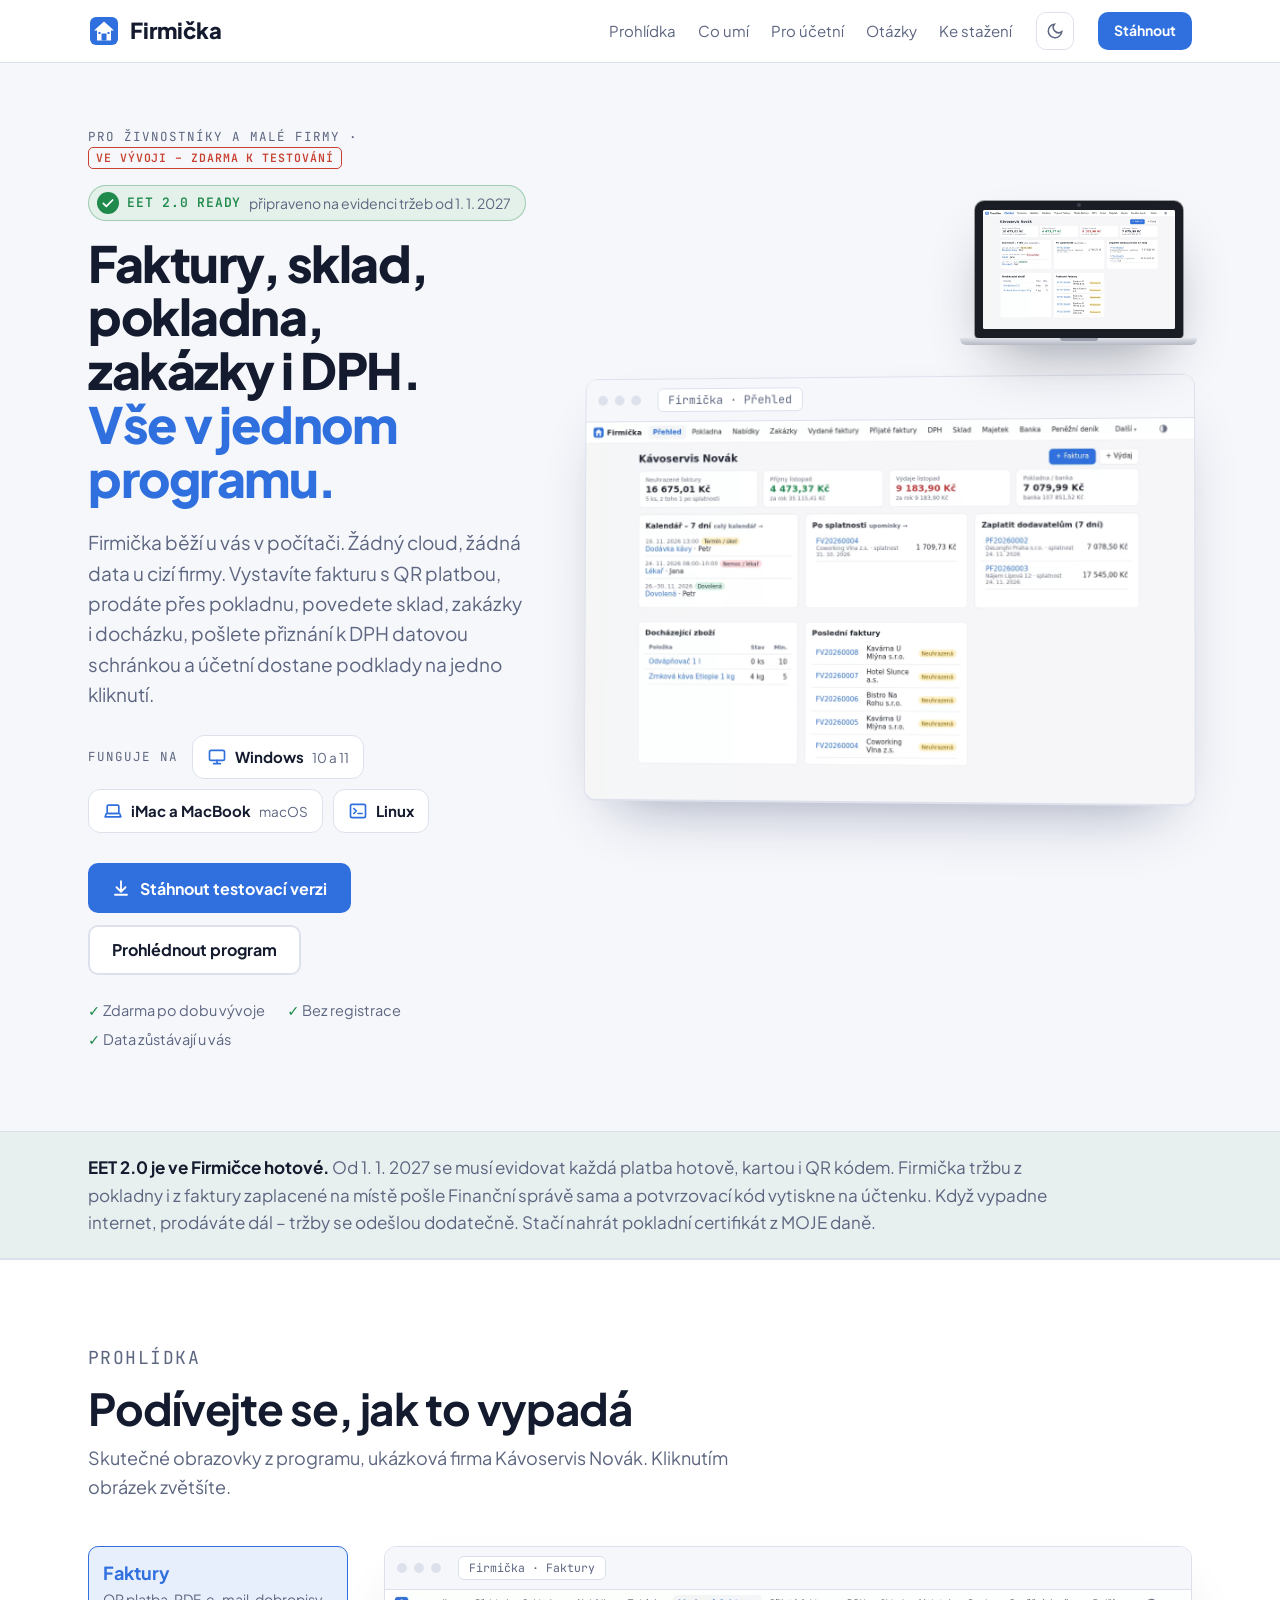
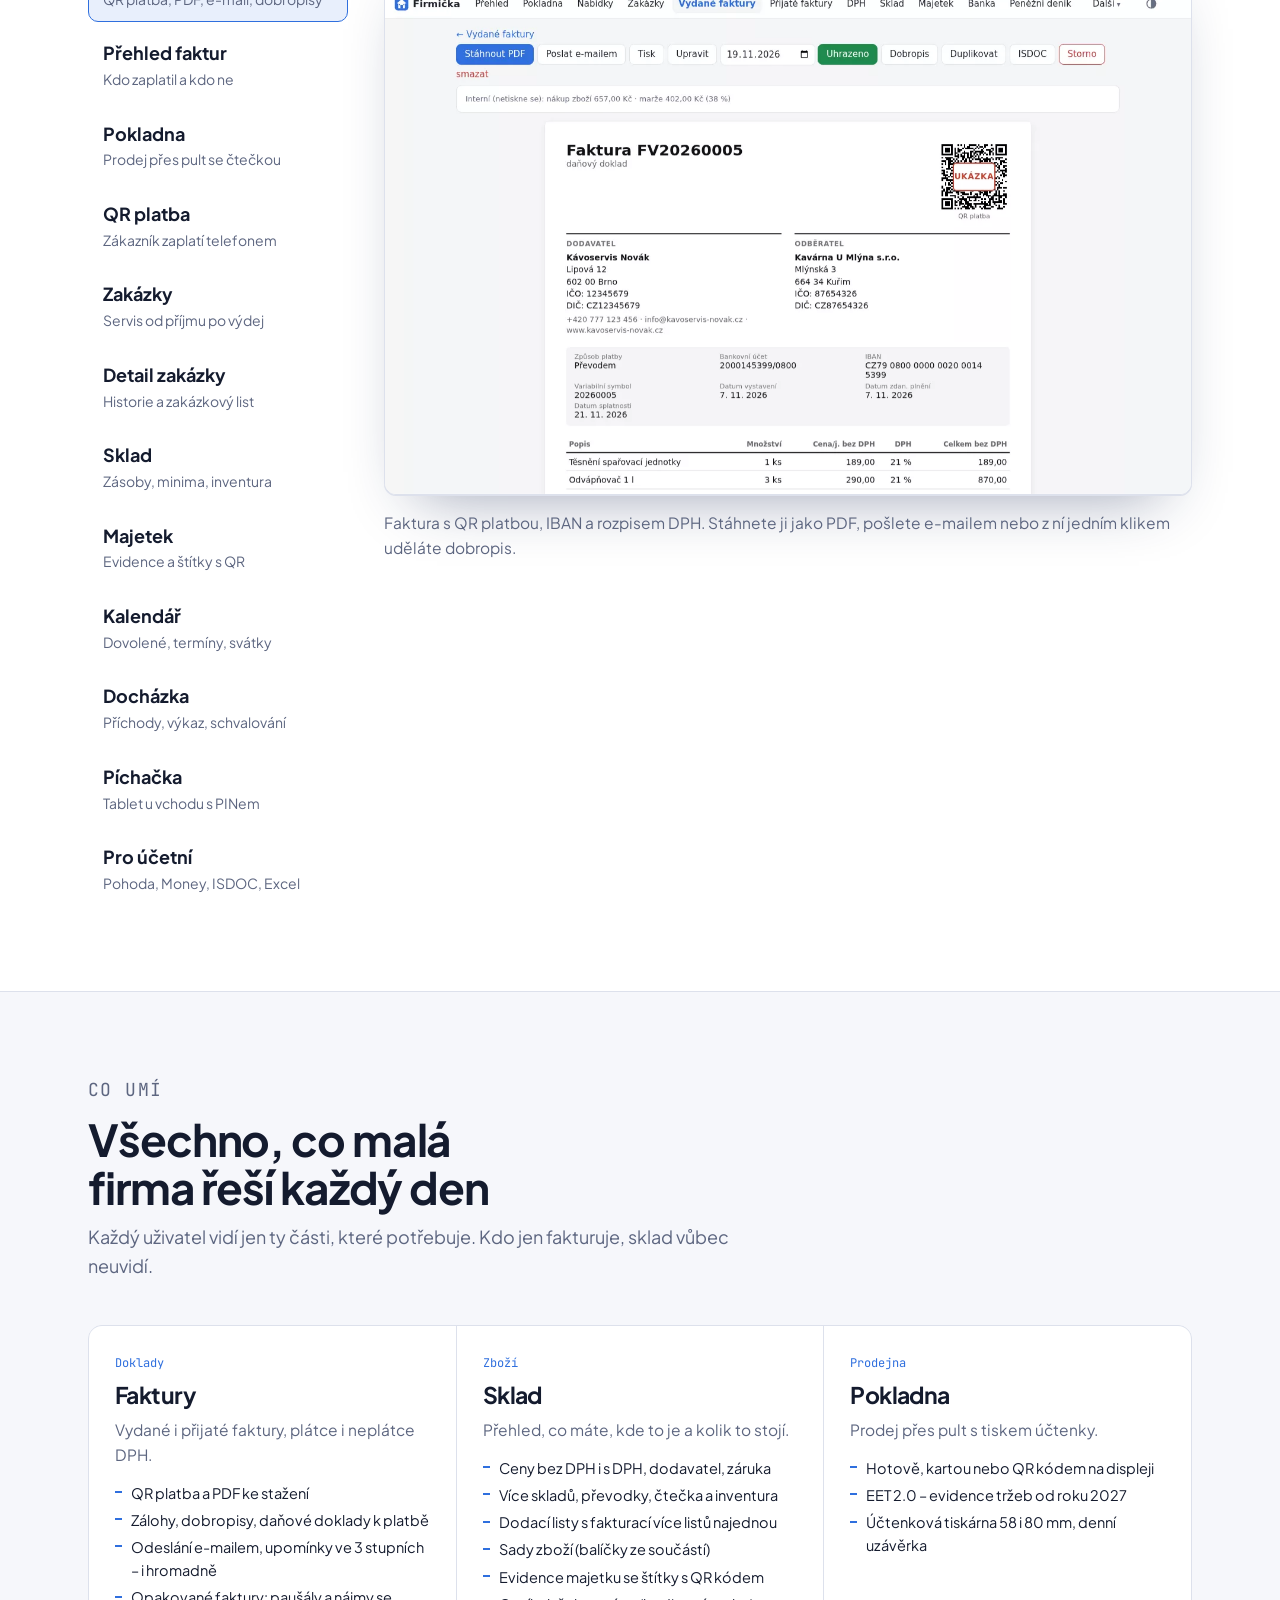
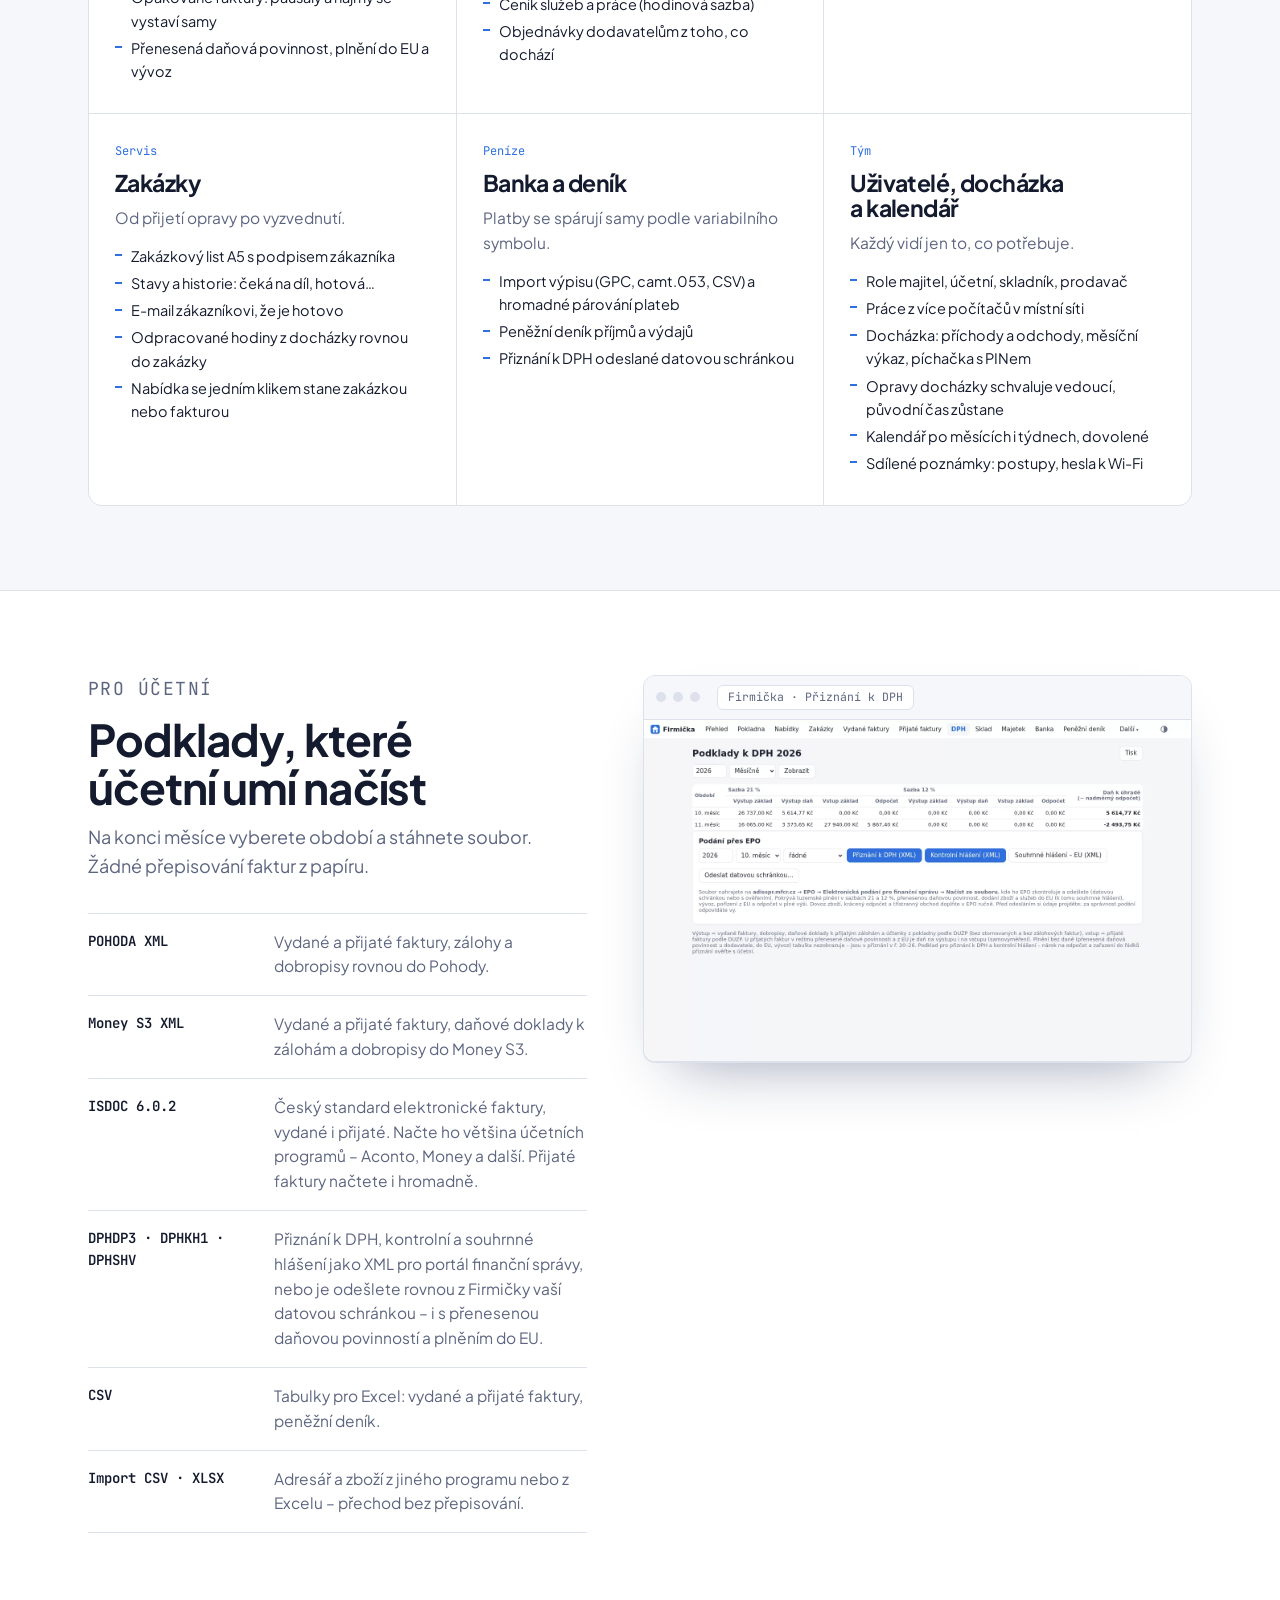
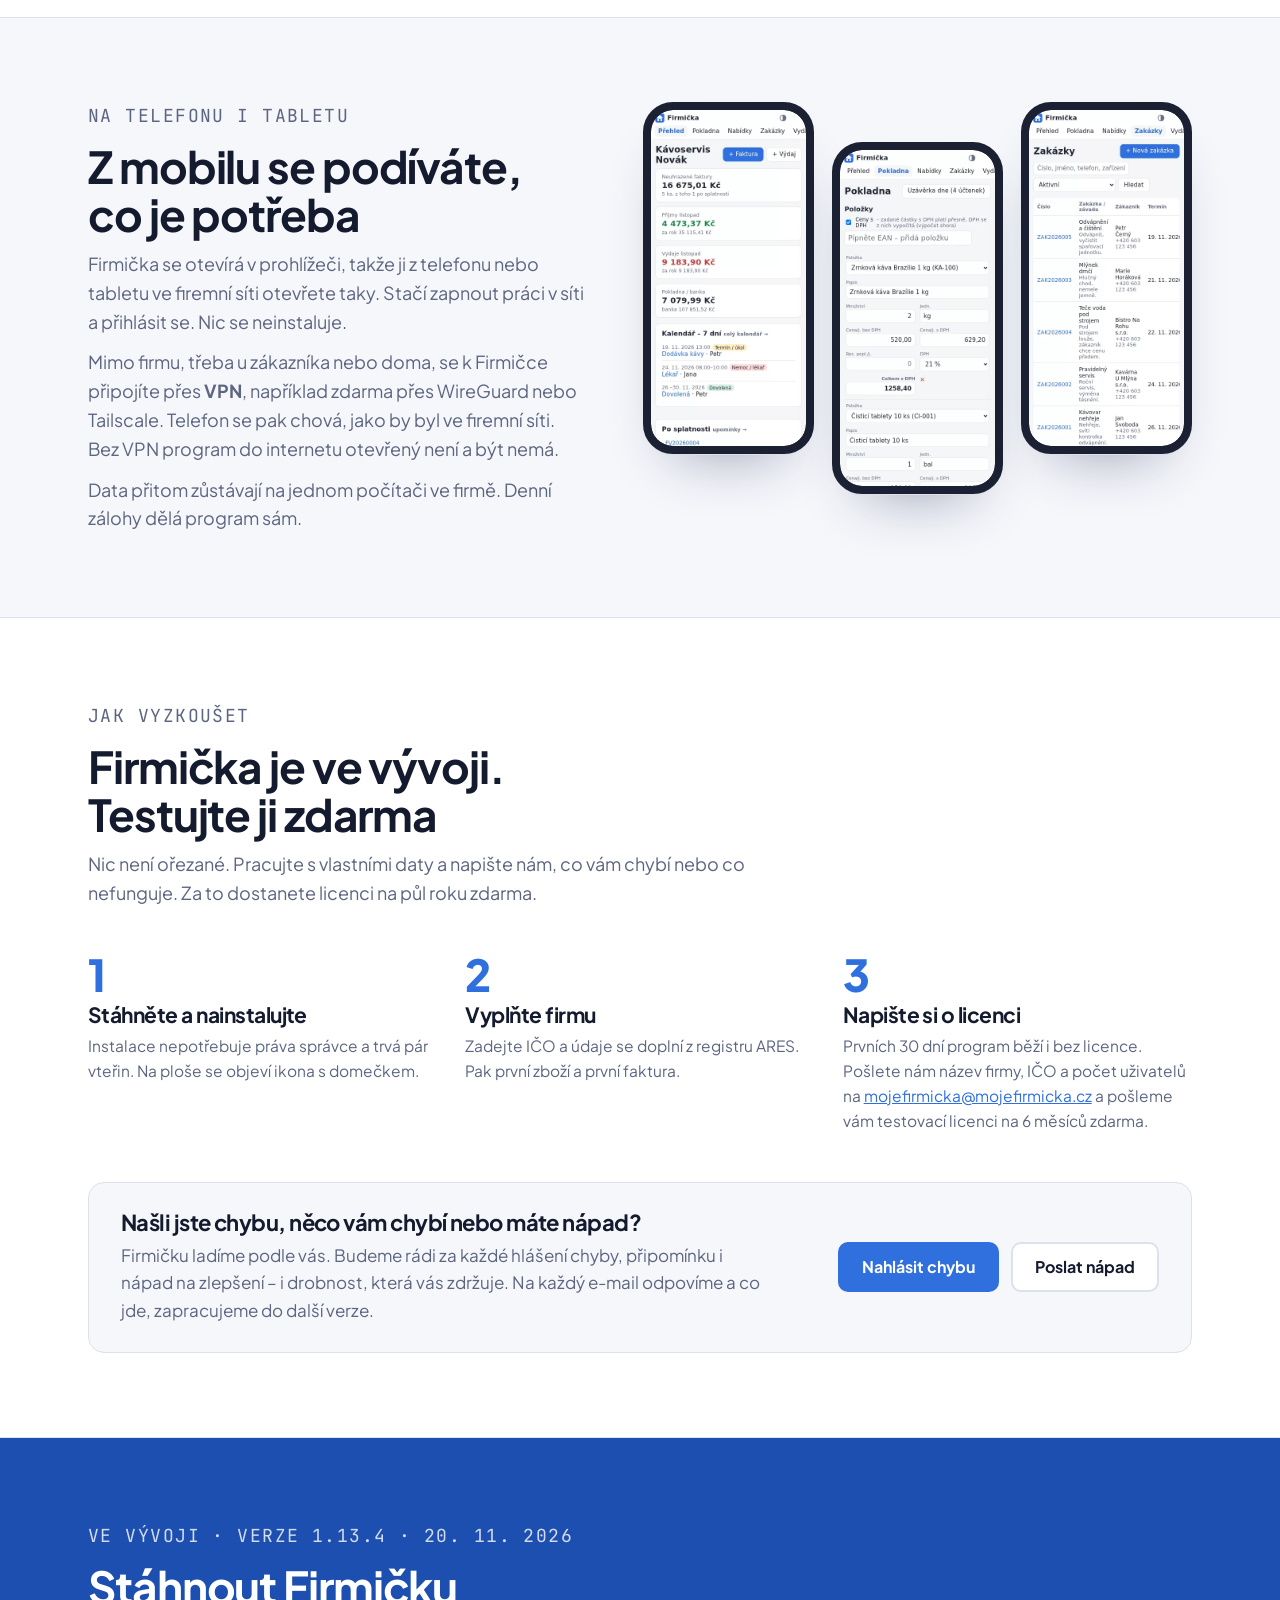
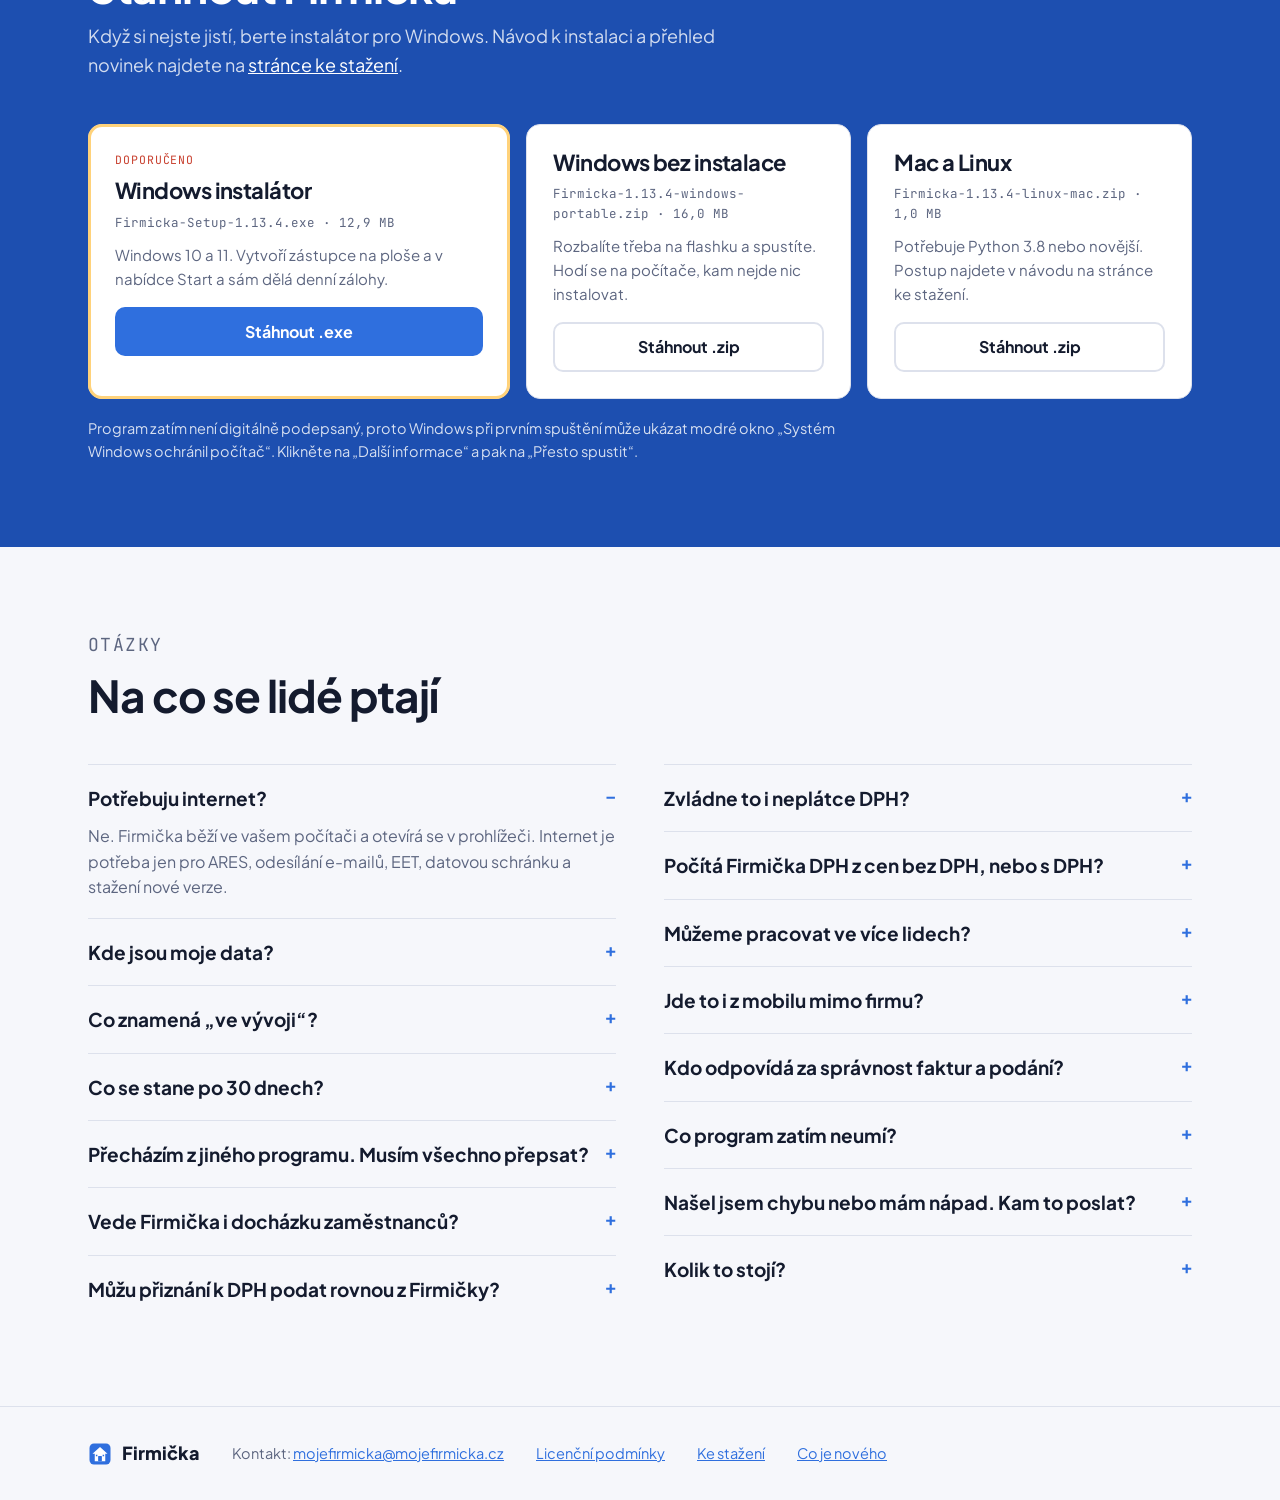
==== index.html @ 08e8e124 "Add files via upload" ====
<!doctype html>
<html lang="cs">
<head>
<meta charset="utf-8">
<meta name="viewport" content="width=device-width, initial-scale=1">
<title>Firmička – faktury, sklad, pokladna, zakázky i DPH v jednom programu</title>
<meta name="description" content="Firmička je program pro živnostníky a malé firmy: faktury s QR platbou, sklad, pokladna, zakázky, docházka, přiznání k DPH přes datovou schránku a podklady pro účetní. Běží u vás v počítači. Ve vývoji – ke stažení a testování zdarma.">
<meta property="og:title" content="Firmička – faktury, sklad, pokladna, zakázky i DPH v jednom programu">
<meta property="og:description" content="Program pro živnostníky a malé firmy. Běží u vás v počítači, bez cloudu. Ve vývoji – zdarma k testování.">
<meta property="og:image" content="https://mojefirmicka.cz/img/prehled.webp">
<meta property="og:type" content="website">
<link rel="icon" href="icon.svg" type="image/svg+xml">
<link rel="stylesheet" href="fonts.css">
<link rel="stylesheet" href="styles.css?v=20261121a">
<script>try { var t = localStorage.getItem("theme"); if (t) document.documentElement.dataset.theme = t; } catch (e) {}</script>
</head>
<body>

<header class="top">
  <div class="wrap">
    <a class="brand" href="./"><img src="icon.svg" alt="">Firmička</a>
    <nav>
      <a href="#prohlidka">Prohlídka</a>
      <a href="#co-umi">Co umí</a>
      <a href="#ucetni">Pro účetní</a>
      <a href="#otazky">Otázky</a>
      <a href="stahnout.html">Ke stažení</a>
    </nav>
    <button class="theme" type="button" aria-label="Přepnout světlý / tmavý vzhled" title="Světlý / tmavý vzhled">
      <svg viewBox="0 0 24 24" fill="none" stroke="currentColor" stroke-width="2" stroke-linecap="round"><path d="M21 12.8A9 9 0 1 1 11.2 3a7 7 0 0 0 9.8 9.8z"/></svg>
    </button>
    <a class="btn primary small" href="stahnout.html">Stáhnout</a>
  </div>
</header>

<main>
<section class="hero">
  <div class="wrap">
    <div>
      <p class="eyebrow">Pro živnostníky a malé firmy · <span class="beta">ve vývoji – zdarma k testování</span></p>
      <a class="eet-ready" href="#eet" title="Evidence tržeb podle zákona č. 180/2026 Sb."><svg viewBox="0 0 24 24" fill="none" stroke="currentColor" stroke-width="2.6" stroke-linecap="round" stroke-linejoin="round" aria-hidden="true"><path d="M5 12.5l4.5 4.5L19 7.5"/></svg><b>EET 2.0 ready</b><span>připraveno na evidenci tržeb od 1.&nbsp;1.&nbsp;2027</span></a>
      <h1>Faktury, sklad, pokladna, zakázky i&nbsp;DPH. <em>Vše v&nbsp;jednom programu.</em></h1>
      <p class="lead">Firmička běží u vás v počítači. Žádný cloud, žádná data u cizí firmy. Vystavíte fakturu s QR platbou, prodáte přes pokladnu, povedete sklad, zakázky i&nbsp;docházku, pošlete přiznání k&nbsp;DPH datovou schránkou a&nbsp;účetní dostane podklady na jedno kliknutí.</p>
      <div class="os" aria-label="Funguje na Windows, Macu a Linuxu">
        <span class="os-lbl">Funguje na</span>
        <a class="os-chip" href="stahnout.html"><svg viewBox="0 0 24 24" fill="none" stroke="currentColor" stroke-width="2" stroke-linecap="round" stroke-linejoin="round" aria-hidden="true"><rect x="3" y="4" width="18" height="12" rx="2"/><path d="M8 20h8M12 16v4"/></svg><b>Windows</b><span>10 a 11</span></a>
        <a class="os-chip" href="stahnout.html#navod"><svg viewBox="0 0 24 24" fill="none" stroke="currentColor" stroke-width="2" stroke-linecap="round" stroke-linejoin="round" aria-hidden="true"><rect x="5" y="5" width="14" height="10" rx="1.5"/><path d="M2.5 19h19l-1.5-4h-16z"/></svg><b>iMac a MacBook</b><span>macOS</span></a>
        <a class="os-chip" href="stahnout.html#navod"><svg viewBox="0 0 24 24" fill="none" stroke="currentColor" stroke-width="2" stroke-linecap="round" stroke-linejoin="round" aria-hidden="true"><rect x="3" y="4" width="18" height="16" rx="2"/><path d="M7 9l3 3-3 3M12 15h5"/></svg><b>Linux</b></a>
      </div>
      <div class="cta">
        <a class="btn primary" href="stahnout.html">
          <svg viewBox="0 0 24 24" fill="none" stroke="currentColor" stroke-width="2.4" stroke-linecap="round" aria-hidden="true"><path d="M12 3v13M6 11l6 6 6-6M4 21h16"/></svg>
          Stáhnout testovací verzi
        </a>
        <a class="btn ghost" href="#prohlidka">Prohlédnout program</a>
      </div>
      <ul class="facts">
        <li>Zdarma po dobu vývoje</li>
        <li>Bez registrace</li>
        <li>Data zůstávají u vás</li>
      </ul>
    </div>
    <div class="hero-shot">
      <div class="win">
        <div class="bar"><i></i><i></i><i></i><span>Firmička · Přehled</span></div>
        <img class="shot-light" src="img/prehled.webp" width="1360" height="850" alt="Přehled ve Firmičce: neuhrazené faktury, příjmy, stav pokladny a banky, kalendář, faktury po splatnosti a docházející zboží">
        <img class="shot-dark" src="img/prehled-dark.webp" width="1360" height="850" alt="Přehled ve Firmičce v tmavém režimu" loading="lazy">
      </div>
      <div class="laptop mini" aria-hidden="true">
        <div class="lid"><span class="cam"></span>
          <div class="win slides"><img class="shot-light s1" src="img/prehled.webp" width="1360" height="850" alt=""><img class="shot-dark s1" src="img/prehled-dark.webp" width="1360" height="850" alt=""><img class="shot-light s2" src="img/faktura.webp" width="1360" height="850" alt=""><img class="shot-dark s2" src="img/faktura-dark.webp" width="1360" height="850" alt=""><img class="shot-light s3" src="img/pokladna.webp" width="1360" height="850" alt=""><img class="shot-dark s3" src="img/pokladna-dark.webp" width="1360" height="850" alt=""><img class="shot-light s4" src="img/dochazka.webp" width="1360" height="850" alt=""><img class="shot-dark s4" src="img/dochazka-dark.webp" width="1360" height="850" alt=""><img class="shot-light s5" src="img/sklad.webp" width="1360" height="850" alt=""><img class="shot-dark s5" src="img/sklad-dark.webp" width="1360" height="850" alt=""></div>
        </div>
        <div class="deck"></div>
      </div>
    </div>
  </div>
</section>
<section class="eet-strip" id="eet">
  <div class="wrap">
    <p><b>EET 2.0 je ve Firmičce hotové.</b> Od 1. 1. 2027 se musí evidovat každá platba hotově, kartou i QR kódem.
    Firmička tržbu z pokladny i z faktury zaplacené na místě pošle Finanční správě sama a potvrzovací kód vytiskne na účtenku.
    Když vypadne internet, prodáváte dál – tržby se odešlou dodatečně. Stačí nahrát pokladní certifikát z MOJE daně.</p>
  </div>
</section>

<section class="sec band" id="prohlidka">
  <div class="wrap">
    <div class="sec-head">
      <p class="eyebrow">Prohlídka</p>
      <h2>Podívejte se, jak to vypadá</h2>
      <p>Skutečné obrazovky z programu, ukázková firma Kávoservis Novák. Kliknutím obrázek zvětšíte.</p>
    </div>
    <div class="tour">
      <div class="tabs" role="tablist" aria-label="Části programu">
        <button class="tab" role="tab" aria-selected="true" data-shot="faktura" data-cap="Faktura s QR platbou, IBAN a rozpisem DPH. Stáhnete ji jako PDF, pošlete e-mailem nebo z ní jedním klikem uděláte dobropis."><b>Faktury</b><span>QR platba, PDF, e-mail, dobropisy</span></button>
        <button class="tab" role="tab" aria-selected="false" data-shot="faktury" data-cap="Seznam faktur se stavem úhrady. Po splatnosti je vidět hned a upomínky odejdou ve třech stupních."><b>Přehled faktur</b><span>Kdo zaplatil a kdo ne</span></button>
        <button class="tab" role="tab" aria-selected="false" data-shot="pokladna" data-cap="Pokladna: pípnete čárový kód nebo vyberete zboží, Firmička spočítá DPH a kolik vrátit. Účtenku vytiskne na účtenkové tiskárně."><b>Pokladna</b><span>Prodej přes pult se čtečkou</span></button>
        <button class="tab" role="tab" aria-selected="false" data-shot="uctenka-qr" data-cap="Platba QR kódem: zákazník ho naskenuje v bankovní aplikaci. Po načtení výpisu se platba k účtence spáruje sama."><b>QR platba</b><span>Zákazník zaplatí telefonem</span></button>
        <button class="tab" role="tab" aria-selected="false" data-shot="zakazky" data-cap="Servisní zakázky se stavy Nová, Pracuje se, Čeká na díl, Čeká na zákazníka a Hotová. U každé vidíte poslední záznam z historie."><b>Zakázky</b><span>Servis od příjmu po výdej</span></button>
        <button class="tab" role="tab" aria-selected="false" data-shot="zakazka" data-cap="Detail zakázky: změna stavu, záznam o kontaktu se zákazníkem, materiál a práce. Zakázkový list A5 vytisknete i s podpisem."><b>Detail zakázky</b><span>Historie a zakázkový list</span></button>
        <button class="tab" role="tab" aria-selected="false" data-shot="sklad" data-cap="Sklad se stavem, minimem, nákupní cenou a hodnotou zásob. Co dochází, je zvýrazněné."><b>Sklad</b><span>Zásoby, minima, inventura</span></button>
        <button class="tab" role="tab" aria-selected="false" data-shot="majetek" data-cap="Evidence majetku: inventární čísla, kde co je a kdo to má, pořizovací cena a záruka. Štítky s QR kódem vytisknete na arch A4 i na tiskárnu štítků."><b>Majetek</b><span>Evidence a štítky s QR</span></button>
        <button class="tab" role="tab" aria-selected="false" data-shot="kalendar" data-cap="Společný kalendář s dovolenými, schůzkami a termíny. Státní svátky se doplní samy."><b>Kalendář</b><span>Dovolené, termíny, svátky</span></button>
        <button class="tab" role="tab" aria-selected="false" data-shot="dochazka" data-cap="Docházka: kdo je v práci, odpracováno proti fondu, dovolená a nemoc z kalendáře. Zapomenuté odpípnutí nebo opravu času schvaluje vedoucí a původní čas zůstane ve výkazu."><b>Docházka</b><span>Příchody, výkaz, schvalování</span></button>
        <button class="tab" role="tab" aria-selected="false" data-shot="pichacka" data-cap="Píchačka na tabletu u vchodu: klepnete na své jméno, naťukáte PIN na číselníku a dáte Příchod nebo Odchod. Na dlaždicích je vidět, kdo je v práci. Uživatel s oprávněním jen pro píchačku nic jiného neuvidí, po 5 špatných PINech se osoba na 5 minut zablokuje."><b>Píchačka</b><span>Tablet u vchodu s PINem</span></button>
        <button class="tab" role="tab" aria-selected="false" data-shot="export" data-cap="Export pro účetní: vyberete měsíc a stáhnete soubor pro Pohodu, Money S3, ISDOC nebo tabulku do Excelu."><b>Pro účetní</b><span>Pohoda, Money, ISDOC, Excel</span></button>
      </div>
      <div>
        <div class="win">
          <div class="bar"><i></i><i></i><i></i><span id="tour-url">Firmička · Faktury</span></div>
          <img id="tour-img" class="zoom" src="img/faktura.webp" width="1360" height="850" alt="Faktura s QR platbou ve Firmičce">
        </div>
        <p class="cap" id="tour-cap" aria-live="polite">Faktura s QR platbou, IBAN a rozpisem DPH. Stáhnete ji jako PDF, pošlete e-mailem nebo z ní jedním klikem uděláte dobropis.</p>
      </div>
    </div>
  </div>
</section>

<section class="sec" id="co-umi">
  <div class="wrap">
    <div class="sec-head">
      <p class="eyebrow">Co umí</p>
      <h2>Všechno, co malá firma řeší každý den</h2>
      <p>Každý uživatel vidí jen ty části, které potřebuje. Kdo jen fakturuje, sklad vůbec neuvidí.</p>
    </div>
    <div class="mods">
      <article class="mod">
        <span class="tag">Doklady</span>
        <h3>Faktury</h3>
        <p>Vydané i přijaté faktury, plátce i neplátce DPH.</p>
        <ul><li>QR platba a PDF ke stažení</li><li>Zálohy, dobropisy, daňové doklady k platbě</li><li>Odeslání e-mailem, upomínky ve 3 stupních – i hromadně</li><li>Opakované faktury: paušály a nájmy se vystaví samy</li><li>Přenesená daňová povinnost, plnění do EU a vývoz</li></ul>
      </article>
      <article class="mod">
        <span class="tag">Zboží</span>
        <h3>Sklad</h3>
        <p>Přehled, co máte, kde to je a kolik to stojí.</p>
        <ul><li>Ceny bez DPH i s DPH, dodavatel, záruka</li><li>Více skladů, převodky, čtečka a inventura</li><li>Dodací listy s fakturací více listů najednou</li><li>Sady zboží (balíčky ze součástí)</li><li>Evidence majetku se štítky s QR kódem</li><li>Ceník služeb a práce (hodinová sazba)</li><li>Objednávky dodavatelům z toho, co dochází</li></ul>
      </article>
      <article class="mod">
        <span class="tag">Prodejna</span>
        <h3>Pokladna</h3>
        <p>Prodej přes pult s tiskem účtenky.</p>
        <ul><li>Hotově, kartou nebo QR kódem na displeji</li><li>EET 2.0 – evidence tržeb od roku 2027</li><li>Účtenková tiskárna 58 i 80 mm, denní uzávěrka</li></ul>
      </article>
      <article class="mod">
        <span class="tag">Servis</span>
        <h3>Zakázky</h3>
        <p>Od přijetí opravy po vyzvednutí.</p>
        <ul><li>Zakázkový list A5 s podpisem zákazníka</li><li>Stavy a historie: čeká na díl, hotová…</li><li>E-mail zákazníkovi, že je hotovo</li><li>Odpracované hodiny z docházky rovnou do zakázky</li><li>Nabídka se jedním klikem stane zakázkou nebo fakturou</li></ul>
      </article>
      <article class="mod">
        <span class="tag">Peníze</span>
        <h3>Banka a deník</h3>
        <p>Platby se spárují samy podle variabilního symbolu.</p>
        <ul><li>Import výpisu (GPC, camt.053, CSV) a hromadné párování plateb</li><li>Peněžní deník příjmů a výdajů</li><li>Přiznání k DPH odeslané datovou schránkou</li></ul>
      </article>
      <article class="mod">
        <span class="tag">Tým</span>
        <h3>Uživatelé, docházka a kalendář</h3>
        <p>Každý vidí jen to, co potřebuje.</p>
        <ul><li>Role majitel, účetní, skladník, prodavač</li><li>Práce z více počítačů v místní síti</li><li>Docházka: příchody a odchody, měsíční výkaz, píchačka s PINem</li><li>Opravy docházky schvaluje vedoucí, původní čas zůstane</li><li>Kalendář po měsících i týdnech, dovolené</li><li>Sdílené poznámky: postupy, hesla k Wi-Fi</li></ul>
      </article>
    </div>
  </div>
</section>

<section class="sec band" id="ucetni">
  <div class="wrap split">
    <div>
      <div class="sec-head">
        <p class="eyebrow">Pro účetní</p>
        <h2>Podklady, které účetní umí načíst</h2>
        <p>Na konci měsíce vyberete období a stáhnete soubor. Žádné přepisování faktur z papíru.</p>
      </div>
      <div class="formats" style="margin-top:32px">
        <div class="fmt"><code>POHODA XML</code><span>Vydané a přijaté faktury, zálohy a dobropisy rovnou do Pohody.</span></div>
        <div class="fmt"><code>Money S3 XML</code><span>Vydané a přijaté faktury, daňové doklady k zálohám a dobropisy do Money S3.</span></div>
        <div class="fmt"><code>ISDOC 6.0.2</code><span>Český standard elektronické faktury, vydané i přijaté. Načte ho většina účetních programů – Aconto, Money a další. Přijaté faktury načtete i hromadně.</span></div>
        <div class="fmt"><code>DPHDP3 · DPHKH1 · DPHSHV</code><span>Přiznání k DPH, kontrolní a souhrnné hlášení jako XML pro portál finanční správy, nebo je odešlete rovnou z Firmičky vaší datovou schránkou – i s přenesenou daňovou povinností a plněním do EU.</span></div>
        <div class="fmt"><code>CSV</code><span>Tabulky pro Excel: vydané a přijaté faktury, peněžní deník.</span></div>
        <div class="fmt"><code>Import CSV · XLSX</code><span>Adresář a zboží z jiného programu nebo z Excelu – přechod bez přepisování.</span></div>
      </div>
    </div>
    <div class="win">
      <div class="bar"><i></i><i></i><i></i><span>Firmička · Přiznání k DPH</span></div>
      <img class="shot-light zoom" src="img/dph.webp" width="1360" height="850" alt="Podklady k DPH ve Firmičce" loading="lazy">
      <img class="shot-dark zoom" src="img/dph-dark.webp" width="1360" height="850" alt="Podklady k DPH ve Firmičce v tmavém režimu" loading="lazy">
    </div>
  </div>
</section>

<section class="sec">
  <div class="wrap split">
    <div class="sec-head">
      <p class="eyebrow">Na telefonu i tabletu</p>
      <h2>Z mobilu se podíváte, co je potřeba</h2>
      <p>Firmička se otevírá v prohlížeči, takže ji z telefonu nebo tabletu ve firemní síti otevřete taky. Stačí zapnout práci v síti a přihlásit se. Nic se neinstaluje.</p>
      <p>Mimo firmu, třeba u zákazníka nebo doma, se k Firmičce připojíte přes <strong>VPN</strong>, například zdarma přes WireGuard nebo Tailscale. Telefon se pak chová, jako by byl ve firemní síti. Bez VPN program do internetu otevřený není a být nemá.</p>
      <p>Data přitom zůstávají na jednom počítači ve firmě. Denní zálohy dělá program sám.</p>
    </div>
    <div class="phones">
      <div class="phone"><img src="img/mob-prehled.webp" width="390" height="844" alt="Přehled Firmičky na telefonu" loading="lazy"></div>
      <div class="phone"><img src="img/mob-pokladna.webp" width="390" height="844" alt="Pokladna Firmičky na telefonu" loading="lazy"></div>
      <div class="phone"><img src="img/mob-zakazky.webp" width="390" height="844" alt="Zakázky ve Firmičce na telefonu" loading="lazy"></div>
    </div>
  </div>
</section>

<section class="sec band" id="jak">
  <div class="wrap">
    <div class="sec-head">
      <p class="eyebrow">Jak vyzkoušet</p>
      <h2>Firmička je ve vývoji. Testujte ji zdarma</h2>
      <p>Nic není ořezané. Pracujte s vlastními daty a napište nám, co vám chybí nebo co nefunguje. Za to dostanete licenci na půl roku zdarma.</p>
    </div>
    <ol class="steps">
      <li><h3>Stáhněte a nainstalujte</h3><p>Instalace nepotřebuje práva správce a trvá pár vteřin. Na ploše se objeví ikona s domečkem.</p></li>
      <li><h3>Vyplňte firmu</h3><p>Zadejte IČO a údaje se doplní z registru ARES. Pak první zboží a první faktura.</p></li>
      <li><h3>Napište si o licenci</h3><p>Prvních 30 dní program běží i bez licence. Pošlete nám název firmy, IČO a počet uživatelů na <a href="mailto:mojefirmicka@mojefirmicka.cz?subject=Testovac%C3%AD%20licence%20Firmi%C4%8Dka&amp;body=N%C3%A1zev%20firmy%3A%20%0AI%C4%8CO%3A%20%0APo%C4%8Det%20u%C5%BEivatel%C5%AF%3A%20%0A">mojefirmicka@mojefirmicka.cz</a> a pošleme vám testovací licenci na 6 měsíců zdarma.</p></li>
    </ol>
    <div class="feedback" id="napiste">
      <div>
        <h3>Našli jste chybu, něco vám chybí nebo máte nápad?</h3>
        <p>Firmičku ladíme podle vás. Budeme rádi za každé hlášení chyby, připomínku i nápad na zlepšení – i drobnost, která vás zdržuje. Na každý e-mail odpovíme a co jde, zapracujeme do další verze.</p>
      </div>
      <div class="cta">
        <a class="btn primary" href="mailto:mojefirmicka@mojefirmicka.cz?subject=Chyba%20ve%20Firmi%C4%8Dce&amp;body=Verze%20Firmi%C4%8Dky%3A%20%0A%0ACo%20jsem%20d%C4%9Blal(a)%3A%20%0A%0ACo%20se%20stalo%3A%20%0A%0ACo%20jsem%20%C4%8Dekal(a)%3A%20%0A%0A(pokud%20m%C5%AF%C5%BEete%2C%20p%C5%99ilo%C5%BEte%20sn%C3%ADmek%20obrazovky)">Nahlásit chybu</a>
        <a class="btn ghost" href="mailto:mojefirmicka@mojefirmicka.cz?subject=N%C3%A1pad%20na%20zlep%C5%A1en%C3%AD%20Firmi%C4%8Dky&amp;body=Co%20by%20mi%20pomohlo%3A%20%0A%0AJak%20to%20d%C4%9Bl%C3%A1m%20te%C4%8F%3A%20%0A">Poslat nápad</a>
      </div>
    </div>
  </div>
</section>

<section class="sec dl" id="stahnout">
  <div class="wrap">
    <div class="sec-head">
      <p class="eyebrow">Ve vývoji · verze 1.13.4 · 20. 11. 2026</p>
      <h2>Stáhnout Firmičku</h2>
      <p>Když si nejste jistí, berte instalátor pro Windows. Návod k instalaci a přehled novinek najdete na <a href="stahnout.html" style="color:#fff">stránce ke stažení</a>.</p>
    </div>
    <div class="files">
      <div class="file main">
        <span class="rec">Doporučeno</span>
        <h3>Windows instalátor</h3>
        <span class="meta">Firmicka-Setup-1.13.4.exe · 12,9 MB</span>
        <p>Windows 10 a 11. Vytvoří zástupce na ploše a v nabídce Start a sám dělá denní zálohy.</p>
        <a class="btn primary" href="soubory/Firmicka-Setup-1.13.4.exe" download>Stáhnout .exe</a>
      </div>
      <div class="file">
        <h3>Windows bez instalace</h3>
        <span class="meta">Firmicka-1.13.4-windows-portable.zip · 16,0 MB</span>
        <p>Rozbalíte třeba na flashku a spustíte. Hodí se na počítače, kam nejde nic instalovat.</p>
        <a class="btn ghost" href="soubory/Firmicka-1.13.4-windows-portable.zip" download>Stáhnout .zip</a>
      </div>
      <div class="file">
        <h3>Mac a Linux</h3>
        <span class="meta">Firmicka-1.13.4-linux-mac.zip · 1,0 MB</span>
        <p>Potřebuje Python 3.8 nebo novější. Postup najdete v návodu na stránce ke stažení.</p>
        <a class="btn ghost" href="soubory/Firmicka-1.13.4-linux-mac.zip" download>Stáhnout .zip</a>
      </div>
    </div>
    <p class="note">Program zatím není digitálně podepsaný, proto Windows při prvním spuštění může ukázat modré okno „Systém Windows ochránil počítač“. Klikněte na „Další informace“ a pak na „Přesto spustit“.</p>
  </div>
</section>

<section class="sec" id="otazky">
  <div class="wrap">
    <div class="sec-head">
      <p class="eyebrow">Otázky</p>
      <h2>Na co se lidé ptají</h2>
    </div>
    <div class="faq">
      <div>
        <details open><summary>Potřebuju internet?</summary><p>Ne. Firmička běží ve vašem počítači a otevírá se v prohlížeči. Internet je potřeba jen pro ARES, odesílání e-mailů, EET, datovou schránku a stažení nové verze.</p></details>
        <details><summary>Kde jsou moje data?</summary><p>V jednom souboru ve vašem počítači. Program zálohuje sám, průběžně během dne i při ukončení, a uchová zálohy za posledních 30 dní. Zálohu můžete uložit i zašifrovanou na flashku.</p></details>
        <details><summary>Co znamená „ve vývoji“?</summary><p>Program funguje a dá se v něm normálně pracovat, ale pořád ho ladíme a přidáváme funkce podle toho, co nám testeři napíšou. Nové verze vycházejí často – stáhnete je tady na webu a nainstalujete přes starou, data zůstanou.</p></details>
        <details><summary>Co se stane po 30 dnech?</summary><p>Bez licence program přejde do režimu jen pro čtení: všechno uvidíte, vytisknete a vyexportujete, jen nepůjde zakládat nové doklady. Stačí si napsat o bezplatnou testovací licenci na 6 měsíců – po jejím vložení pokračujete tam, kde jste skončili.</p></details>
        <details><summary>Přecházím z jiného programu. Musím všechno přepsat?</summary><p>Ne. Adresář a zboží načtete z CSV nebo z Excelu (XLSX), přijaté faktury v ISDOC i hromadně. Stav skladu se zapíše jako počáteční stav.</p></details>
        <details><summary>Vede Firmička i docházku zaměstnanců?</summary><p>Ano. Každý si zapíše příchod a odchod pod svým přihlášením, nebo se odpípne PINem na společném počítači. Měsíční výkaz s fondem pracovní doby, přesčasy, nocí, víkendy a svátky vytisknete k podpisu, dovolená a nemoc se berou z kalendáře. Zapomenuté odpípnutí nebo opravu času pošle zaměstnanec s důvodem ke schválení vedoucímu, původní odpípnutý čas zůstane ve výkazu vidět. Účetní dostane podklad pro mzdy v Excelu. Mzdy samotné Firmička nepočítá.</p></details>
        <details><summary>Můžu přiznání k DPH podat rovnou z Firmičky?</summary><p>Ano, vaší datovou schránkou. Firmička ukáže náhled, ověří, že adresát je opravdu váš finanční úřad, a odešle až po vašem potvrzení. Doručenku si uloží jako doklad. Heslo k datové schránce se nikam neukládá. Kdo chce, stáhne si XML a nahraje ho na portál finanční správy sám.</p></details>
      </div>
      <div>
        <details><summary>Zvládne to i neplátce DPH?</summary><p>Ano. V nastavení přepnete plátce nebo neplátce a faktury se podle toho upraví.</p></details>
        <details><summary>Počítá Firmička DPH z cen bez DPH, nebo s DPH?</summary><p>Obojí. Standardně z cen bez DPH (výpočet zdola). Zaškrtnete-li u dokladu „Ceny s DPH“, platí zadané částky s DPH přesně a daň se z nich vypočítá (výpočet shora podle § 37 zákona o DPH) – hodí se pro pokladnu a prodej koncovým zákazníkům.</p></details>
        <details><summary>Můžeme pracovat ve více lidech?</summary><p>Ano. Jeden počítač je hlavní a ostatní se připojí přes místní síť. Každý má vlastní přihlášení a oprávnění.</p></details>
        <details><summary>Jde to i z mobilu mimo firmu?</summary><p>Ano, přes VPN do firemní sítě (třeba WireGuard nebo Tailscale, obojí zdarma). Telefon nebo notebook se pak připojí stejně jako v kanceláři. Hlavní počítač ve firmě musí běžet. Firmičku nezveřejňujte přímo do internetu přesměrováním portu na routeru.</p></details>
        <details><summary>Kdo odpovídá za správnost faktur a podání?</summary><p>Vy jako uživatel. Firmička počítá DPH, skládá přiznání, kontrolní i souhrnné hlášení a pečlivě je testujeme, ale program se poskytuje tak, jak je, a předpisy se mění. Výstupy si proto zkontrolujte s účetní nebo daňovým poradcem, hlavně první faktury a první podání. Podrobnosti jsou v <a href="podminky.html#cl8">licenčních podmínkách</a> (čl. 8).</p></details>
        <details><summary>Co program zatím neumí?</summary><p>Firmička není účetní program: podvojné účetnictví, mzdy a daňové odpisy majetku vede účetní ve svém programu, Firmička jí dá podklady. Z DPH zatím neumí dovoz zboží ze zemí mimo EU, krácený odpočet a třístranný obchod. Do datové schránky se přihlásíte jménem a heslem, Mobilní klíč zatím ne. Pokud je potřebujete, napište na <a href="mailto:mojefirmicka@mojefirmicka.cz">mojefirmicka@mojefirmicka.cz</a>.</p></details>
        <details><summary>Našel jsem chybu nebo mám nápad. Kam to poslat?</summary><p>Na <a href="mailto:mojefirmicka@mojefirmicka.cz?subject=Chyba%20ve%20Firmi%C4%8Dce&amp;body=Verze%20Firmi%C4%8Dky%3A%20%0A%0ACo%20jsem%20d%C4%9Blal(a)%3A%20%0A%0ACo%20se%20stalo%3A%20%0A%0ACo%20jsem%20%C4%8Dekal(a)%3A%20%0A%0A(pokud%20m%C5%AF%C5%BEete%2C%20p%C5%99ilo%C5%BEte%20sn%C3%ADmek%20obrazovky)">mojefirmicka@mojefirmicka.cz</a>. U chyby pomůže číslo verze (najdete ho dole v Nastavení), co jste dělali a co se stalo, ideálně se snímkem obrazovky. Nápady na zlepšení posílejte klidně i malé – podle nich Firmičku vyvíjíme.</p></details>
        <details><summary>Kolik to stojí?</summary><p>Během vývoje nic. Napište na <a href="mailto:mojefirmicka@mojefirmicka.cz?subject=Testovac%C3%AD%20licence%20Firmi%C4%8Dka&amp;body=N%C3%A1zev%20firmy%3A%20%0AI%C4%8CO%3A%20%0APo%C4%8Det%20u%C5%BEivatel%C5%AF%3A%20%0A">mojefirmicka@mojefirmicka.cz</a> název firmy, IČO a počet uživatelů a pošleme vám testovací licenci na 6 měsíců zdarma. Budeme rádi za každou připomínku. Než testování skončí, dáme vám včas vědět, jak to bude dál. Vaše data zůstanou vždy dostupná.</p></details>
      </div>
    </div>
  </div>
</section>
</main>

<footer>
  <div class="wrap">
    <a class="brand" href="./"><img src="icon.svg" alt="">Firmička</a>
    <span>Kontakt: <a href="mailto:mojefirmicka@mojefirmicka.cz">mojefirmicka@mojefirmicka.cz</a></span>
    <a href="podminky.html">Licenční podmínky</a>
    <a href="stahnout.html">Ke stažení</a>
    <a href="stahnout.html#novinky">Co je nového</a>
  </div>
</footer>

<dialog class="lb" id="lb"><button type="button" autofocus>Zavřít ✕</button><img alt=""><p></p></dialog>
<script src="web.js?v=20261121a"></script>
</body>
</html>
---- fonts.css ----
/* Písma: Plus Jakarta Sans (nadpisy i text) a JetBrains Mono (čísla, popisky), obě SIL Open Font License 1.1
   (fonts/OFL-plus-jakarta-sans.txt), uložená přímo na webu – stránka nic nenačítá z Google. */
/* latin-ext */
@font-face {
  font-family: 'Plus Jakarta Sans';
  font-style: normal;
  font-weight: 400;
  font-display: swap;
  src: url(fonts/plus-jakarta-sans-latin-ext-400-normal.woff2) format('woff2');
  unicode-range: U+0100-02BA, U+02BD-02C5, U+02C7-02CC, U+02CE-02D7, U+02DD-02FF, U+0304, U+0308, U+0329, U+1D00-1DBF, U+1E00-1E9F, U+1EF2-1EFF, U+2020, U+20A0-20AB, U+20AD-20C4, U+2113, U+2C60-2C7F, U+A720-A7FF;
}
/* latin */
@font-face {
  font-family: 'Plus Jakarta Sans';
  font-style: normal;
  font-weight: 400;
  font-display: swap;
  src: url(fonts/plus-jakarta-sans-latin-400-normal.woff2) format('woff2');
  unicode-range: U+0000-00FF, U+0131, U+0152-0153, U+02BB-02BC, U+02C6, U+02DA, U+02DC, U+0304, U+0308, U+0329, U+2000-206F, U+20AC, U+2122, U+2191, U+2193, U+2212, U+2215, U+FEFF, U+FFFD;
}
/* latin-ext */
@font-face {
  font-family: 'Plus Jakarta Sans';
  font-style: normal;
  font-weight: 500;
  font-display: swap;
  src: url(fonts/plus-jakarta-sans-latin-ext-500-normal.woff2) format('woff2');
  unicode-range: U+0100-02BA, U+02BD-02C5, U+02C7-02CC, U+02CE-02D7, U+02DD-02FF, U+0304, U+0308, U+0329, U+1D00-1DBF, U+1E00-1E9F, U+1EF2-1EFF, U+2020, U+20A0-20AB, U+20AD-20C4, U+2113, U+2C60-2C7F, U+A720-A7FF;
}
/* latin */
@font-face {
  font-family: 'Plus Jakarta Sans';
  font-style: normal;
  font-weight: 500;
  font-display: swap;
  src: url(fonts/plus-jakarta-sans-latin-500-normal.woff2) format('woff2');
  unicode-range: U+0000-00FF, U+0131, U+0152-0153, U+02BB-02BC, U+02C6, U+02DA, U+02DC, U+0304, U+0308, U+0329, U+2000-206F, U+20AC, U+2122, U+2191, U+2193, U+2212, U+2215, U+FEFF, U+FFFD;
}
/* latin-ext */
@font-face {
  font-family: 'Plus Jakarta Sans';
  font-style: normal;
  font-weight: 700;
  font-display: swap;
  src: url(fonts/plus-jakarta-sans-latin-ext-700-normal.woff2) format('woff2');
  unicode-range: U+0100-02BA, U+02BD-02C5, U+02C7-02CC, U+02CE-02D7, U+02DD-02FF, U+0304, U+0308, U+0329, U+1D00-1DBF, U+1E00-1E9F, U+1EF2-1EFF, U+2020, U+20A0-20AB, U+20AD-20C4, U+2113, U+2C60-2C7F, U+A720-A7FF;
}
/* latin */
@font-face {
  font-family: 'Plus Jakarta Sans';
  font-style: normal;
  font-weight: 700;
  font-display: swap;
  src: url(fonts/plus-jakarta-sans-latin-700-normal.woff2) format('woff2');
  unicode-range: U+0000-00FF, U+0131, U+0152-0153, U+02BB-02BC, U+02C6, U+02DA, U+02DC, U+0304, U+0308, U+0329, U+2000-206F, U+20AC, U+2122, U+2191, U+2193, U+2212, U+2215, U+FEFF, U+FFFD;
}
/* latin-ext */
@font-face {
  font-family: 'Plus Jakarta Sans';
  font-style: normal;
  font-weight: 800;
  font-display: swap;
  src: url(fonts/plus-jakarta-sans-latin-ext-800-normal.woff2) format('woff2');
  unicode-range: U+0100-02BA, U+02BD-02C5, U+02C7-02CC, U+02CE-02D7, U+02DD-02FF, U+0304, U+0308, U+0329, U+1D00-1DBF, U+1E00-1E9F, U+1EF2-1EFF, U+2020, U+20A0-20AB, U+20AD-20C4, U+2113, U+2C60-2C7F, U+A720-A7FF;
}
/* latin */
@font-face {
  font-family: 'Plus Jakarta Sans';
  font-style: normal;
  font-weight: 800;
  font-display: swap;
  src: url(fonts/plus-jakarta-sans-latin-800-normal.woff2) format('woff2');
  unicode-range: U+0000-00FF, U+0131, U+0152-0153, U+02BB-02BC, U+02C6, U+02DA, U+02DC, U+0304, U+0308, U+0329, U+2000-206F, U+20AC, U+2122, U+2191, U+2193, U+2212, U+2215, U+FEFF, U+FFFD;
}
/* latin-ext */
@font-face {
  font-family: 'JetBrains Mono';
  font-style: normal;
  font-weight: 400;
  font-display: swap;
  src: url(fonts/jetbrains-mono-latin-ext-6.woff2) format('woff2');
  unicode-range: U+0100-02BA, U+02BD-02C5, U+02C7-02CC, U+02CE-02D7, U+02DD-02FF, U+0304, U+0308, U+0329, U+1D00-1DBF, U+1E00-1E9F, U+1EF2-1EFF, U+2020, U+20A0-20AB, U+20AD-20C4, U+2113, U+2C60-2C7F, U+A720-A7FF;
}
/* latin */
@font-face {
  font-family: 'JetBrains Mono';
  font-style: normal;
  font-weight: 400;
  font-display: swap;
  src: url(fonts/jetbrains-mono-latin-7.woff2) format('woff2');
  unicode-range: U+0000-00FF, U+0131, U+0152-0153, U+02BB-02BC, U+02C6, U+02DA, U+02DC, U+0304, U+0308, U+0329, U+2000-206F, U+20AC, U+2122, U+2191, U+2193, U+2212, U+2215, U+FEFF, U+FFFD;
}
/* latin-ext */
@font-face {
  font-family: 'JetBrains Mono';
  font-style: normal;
  font-weight: 600;
  font-display: swap;
  src: url(fonts/jetbrains-mono-latin-ext-6.woff2) format('woff2');
  unicode-range: U+0100-02BA, U+02BD-02C5, U+02C7-02CC, U+02CE-02D7, U+02DD-02FF, U+0304, U+0308, U+0329, U+1D00-1DBF, U+1E00-1E9F, U+1EF2-1EFF, U+2020, U+20A0-20AB, U+20AD-20C4, U+2113, U+2C60-2C7F, U+A720-A7FF;
}
/* latin */
@font-face {
  font-family: 'JetBrains Mono';
  font-style: normal;
  font-weight: 600;
  font-display: swap;
  src: url(fonts/jetbrains-mono-latin-7.woff2) format('woff2');
  unicode-range: U+0000-00FF, U+0131, U+0152-0153, U+02BB-02BC, U+02C6, U+02DA, U+02DC, U+0304, U+0308, U+0329, U+2000-206F, U+20AC, U+2122, U+2191, U+2193, U+2212, U+2215, U+FEFF, U+FFFD;
}
---- styles.css ----
/* Firmička – web. Barvy podle aplikace (modrá #2f6fde), světlý i tmavý režim. */
:root {
  --paper: #f6f7fb; --sheet: #ffffff; --ink: #141b2e; --muted: #5d6680; --line: #dde1ec;
  --blue: #2f6fde; --blue-deep: #1d4fb0; --blue-wash: #e8effc; --stamp: #c8402f; --ok: #1f8a4c; --warn-wash: #fff4dc;
  --on-blue: #ffffff;
  --shadow: 0 1px 0 var(--line), 0 30px 60px -32px rgba(20, 35, 80, .45);
  --display: "Plus Jakarta Sans", "Segoe UI", system-ui, sans-serif;
  --body: "Plus Jakarta Sans", "Segoe UI", system-ui, sans-serif;
  --mono: "JetBrains Mono", ui-monospace, Consolas, monospace;
  color-scheme: light;
}
@media (prefers-color-scheme: dark) {
  :root:not([data-theme="light"]) {
    --paper: #0f1320; --sheet: #182033; --ink: #e8ebf4; --muted: #9aa3bb; --line: #2a3349;
    --blue: #5b8ff0; --blue-deep: #2a5bc4; --blue-wash: #1b2742; --stamp: #ef6e5c; --ok: #4cc27f; --warn-wash: #2e2716;
    --shadow: 0 1px 0 var(--line), 0 30px 60px -32px rgba(0, 0, 0, .8); color-scheme: dark;
  }
}
:root[data-theme="dark"] {
  --paper: #0f1320; --sheet: #182033; --ink: #e8ebf4; --muted: #9aa3bb; --line: #2a3349;
  --blue: #5b8ff0; --blue-deep: #2a5bc4; --blue-wash: #1b2742; --stamp: #ef6e5c; --ok: #4cc27f; --warn-wash: #2e2716;
  --shadow: 0 1px 0 var(--line), 0 30px 60px -32px rgba(0, 0, 0, .8); color-scheme: dark;
}

* { box-sizing: border-box; }
html { scroll-behavior: smooth; scroll-padding-top: 80px; }
body { margin: 0; background: var(--paper); color: var(--ink); font-family: var(--body); font-size: 17px; line-height: 1.6; overflow-x: hidden; }
img { max-width: 100%; display: block; }
a { color: var(--blue); }
a:focus-visible, button:focus-visible, summary:focus-visible { outline: 3px solid var(--blue); outline-offset: 3px; border-radius: 6px; }
h1, h2, h3 { font-family: var(--display); line-height: 1.08; text-wrap: balance; margin: 0; letter-spacing: -0.025em; }
p { margin: 0; }
.wrap { max-width: 1160px; margin: 0 auto; padding-inline: 16px; }
@media (min-width: 700px) { .wrap { padding-inline: 28px; } }
.eyebrow { font-family: var(--mono); font-size: 12.5px; letter-spacing: .08em; text-transform: uppercase; color: var(--muted); }
.num { font-family: var(--mono); font-variant-numeric: tabular-nums; }
.beta { display: inline-block; font-family: var(--mono); font-size: 11.5px; font-weight: 600; letter-spacing: .08em; text-transform: uppercase;
  color: var(--stamp); border: 1.5px solid currentColor; border-radius: 5px; padding: 1px 7px; vertical-align: middle; }

/* hlavička */
.top { position: sticky; top: 0; z-index: 20; background: color-mix(in srgb, var(--sheet) 92%, transparent); backdrop-filter: blur(10px); border-bottom: 1px solid var(--line); }
.top .wrap { display: flex; align-items: center; gap: 24px; padding-block: 12px; }
.brand { display: flex; align-items: center; gap: 10px; font-family: var(--display); font-weight: 800; font-size: 22px; color: var(--ink); text-decoration: none; }
.brand img { width: 32px; height: 32px; flex: none; }
.top nav { display: flex; gap: 22px; margin-left: auto; }
.top nav a { color: var(--muted); text-decoration: none; font-size: 15px; }
.top nav a:hover, .top nav a[aria-current] { color: var(--ink); }
.theme { background: none; border: 1px solid var(--line); color: var(--muted); width: 38px; height: 38px; border-radius: 10px; cursor: pointer; display: grid; place-items: center; flex: none; }
.theme:hover { color: var(--ink); border-color: var(--blue); }
.theme svg { width: 18px; height: 18px; }
.btn { display: inline-flex; align-items: center; justify-content: center; gap: 10px; font: 700 16px/1.1 var(--body); padding: 14px 22px; border-radius: 10px; text-decoration: none; border: 2px solid transparent; cursor: pointer; }
.btn.primary { background: var(--blue); color: var(--on-blue); }
.btn.primary:hover { background: var(--blue-deep); }
.btn.ghost { border-color: var(--line); color: var(--ink); background: var(--sheet); }
.btn.ghost:hover { border-color: var(--blue); }
.btn.small { padding: 9px 14px; font-size: 14px; }
.btn svg { width: 18px; height: 18px; flex: none; }
@media (max-width: 820px) { .top nav { display: none; } .top .btn { margin-left: auto; } }
@media (max-width: 380px) { .top .btn.small { padding: 8px 10px; font-size: 13px; } .brand { font-size: 19px; } }

/* hero */
.hero .wrap { display: grid; grid-template-columns: minmax(0, .9fr) minmax(0, 1.25fr); gap: 52px; align-items: center; padding-block: 64px 80px; }
.hero h1 { font-size: clamp(32px, 3.9vw, 50px); font-weight: 800; margin-top: 14px; letter-spacing: -0.03em; }
.hero h1 em { font-style: normal; color: var(--blue); }
.hero .lead { font-size: 19px; color: var(--muted); max-width: 36ch; margin-top: 22px; }
.cta { display: flex; gap: 12px; flex-wrap: wrap; margin-top: 30px; }
.facts { display: flex; flex-wrap: wrap; gap: 6px 22px; margin: 24px 0 0; font-size: 14.5px; color: var(--muted); padding: 0; list-style: none; }
.facts li::before { content: "✓ "; color: var(--ok); font-weight: 700; }
@media (max-width: 960px) { .hero .wrap { grid-template-columns: 1fr; gap: 44px; padding-block: 40px 56px; } }

/* okno prohlížeče se snímkem */
.win { background: var(--sheet); border: 1px solid var(--line); border-radius: 12px; overflow: hidden; box-shadow: var(--shadow); }
.win .bar { display: flex; align-items: center; gap: 7px; padding: 9px 12px; border-bottom: 1px solid var(--line); background: var(--paper); }
.win .bar i { width: 10px; height: 10px; border-radius: 50%; background: var(--line); }
.win .bar span { margin-left: 10px; font-family: var(--mono); font-size: 11.5px; color: var(--muted); background: var(--sheet); border: 1px solid var(--line); border-radius: 6px; padding: 2px 10px; overflow: hidden; white-space: nowrap; text-overflow: ellipsis; }
.win img { width: 100%; height: auto; aspect-ratio: 1360 / 850; }
.hero .win { transform: perspective(1600px) rotateY(-4deg) rotateX(1deg); }
@media (max-width: 960px) { .hero .win { transform: perspective(1600px) rotateY(-4deg) rotateX(1deg); } }
.shot-dark { display: none; }
:root[data-theme="dark"] .shot-light { display: none; }
:root[data-theme="dark"] .shot-dark { display: block; }
@media (prefers-color-scheme: dark) {
  :root:not([data-theme="light"]) .shot-light { display: none; }
  :root:not([data-theme="light"]) .shot-dark { display: block; }
}

/* sekce */
.sec { padding-block: 84px; }
.sec-head { display: grid; gap: 12px; max-width: 660px; margin-bottom: 44px; }
.sec-head h2 { font-size: clamp(30px, 4vw, 44px); font-weight: 700; }
.sec-head p { color: var(--muted); font-size: 18px; }
.band { background: var(--sheet); border-block: 1px solid var(--line); }

/* prohlídka – záložky se snímky */
.tour { display: grid; grid-template-columns: 260px minmax(0, 1fr); gap: 36px; align-items: start; }
.tabs { display: grid; gap: 4px; }
.tab { text-align: left; background: none; border: 1px solid transparent; border-radius: 10px; padding: 12px 14px; cursor: pointer; color: var(--ink); font: inherit; display: grid; gap: 2px; }
.tab b { font-family: var(--display); font-size: 18px; }
.tab span { font-size: 14px; color: var(--muted); line-height: 1.4; }
.tab:hover { border-color: var(--line); }
.tab[aria-selected="true"] { background: var(--blue-wash); border-color: var(--blue); }
.tab[aria-selected="true"] b { color: var(--blue); }
.tour .cap { margin-top: 16px; color: var(--muted); font-size: 15.5px; min-height: 3em; }
@media (max-width: 900px) {
  .tour { grid-template-columns: 1fr; gap: 20px; }
  .tabs { display: flex; overflow-x: auto; gap: 6px; padding-bottom: 6px; scrollbar-width: thin; }
  .tab { flex: none; padding: 8px 14px; border-color: var(--line); background: var(--sheet); }
  .tab span { display: none; }
  .tab b { font-size: 15.5px; }
}

/* moduly */
.mods { display: grid; grid-template-columns: repeat(3, 1fr); gap: 1px; background: var(--line); border: 1px solid var(--line); border-radius: 14px; overflow: hidden; }
.mod { background: var(--sheet); padding: 28px 26px 30px; display: grid; gap: 10px; align-content: start; min-width: 0; }
.mod .tag { font-family: var(--mono); font-size: 12px; color: var(--blue); }
.mod h3 { font-size: 23px; font-weight: 700; }
.mod p { color: var(--muted); font-size: 15.5px; }
.mod ul { margin: 4px 0 0; padding: 0; list-style: none; display: grid; gap: 4px; font-size: 14.5px; }
.mod li { padding-left: 16px; position: relative; }
.mod li::before { content: ""; position: absolute; left: 0; top: .65em; width: 7px; height: 2px; background: var(--blue); }
@media (max-width: 900px) { .mods { grid-template-columns: 1fr 1fr; } }
@media (max-width: 600px) { .mods { grid-template-columns: 1fr; } }

/* pro účetní */
.split { display: grid; grid-template-columns: minmax(0, 1fr) minmax(0, 1.1fr); gap: 56px; align-items: start; }
.split .sec-head { margin-bottom: 0; }
.formats { display: grid; border-top: 1px solid var(--line); }
.fmt { display: grid; grid-template-columns: 170px 1fr; gap: 16px; padding: 16px 0; border-bottom: 1px solid var(--line); }
.fmt code { font-family: var(--mono); font-size: 14px; font-weight: 600; }
.fmt span { color: var(--muted); font-size: 15.5px; }
@media (max-width: 900px) { .split { grid-template-columns: 1fr; gap: 36px; } }
@media (max-width: 520px) { .fmt { grid-template-columns: 1fr; gap: 2px; } }

/* mobil */
.phones { display: flex; gap: 18px; justify-content: center; align-items: flex-start; min-width: 0; }
.phone { width: calc((100% - 36px) / 3); max-width: 210px; flex: none; border: 8px solid #1b2133; border-radius: 30px; overflow: hidden; background: #1b2133; box-shadow: var(--shadow); }
.phone img { border-radius: 22px; width: 100%; height: auto; aspect-ratio: 390 / 844; }
.phone:nth-child(2) { margin-top: 40px; }
@media (max-width: 760px) { .phones { gap: 12px; } .phone { width: calc((100% - 24px) / 3); border-width: 5px; border-radius: 18px; } .phone img { border-radius: 13px; } .phone:nth-child(2) { margin-top: 20px; } }

/* kroky */
.steps { display: grid; grid-template-columns: repeat(3, 1fr); gap: 28px; counter-reset: s; padding: 0; margin: 0; list-style: none; }
.steps li { display: grid; gap: 8px; align-content: start; }
.steps li::before { counter-increment: s; content: counter(s); font-family: var(--display); font-weight: 800; font-size: 44px; color: var(--blue); line-height: 1; }
.steps h3 { font-size: 21px; font-weight: 700; }
.steps p { color: var(--muted); font-size: 15.5px; }
@media (max-width: 760px) { .steps { grid-template-columns: 1fr; } }

/* stažení */
.dl { background: var(--blue-deep); color: var(--on-blue); }
.dl .sec-head p, .dl .eyebrow { color: rgba(255,255,255,.8); }
.files { display: grid; grid-template-columns: 1.3fr 1fr 1fr; gap: 16px; }
.file { background: var(--sheet); color: var(--ink); border-radius: 14px; padding: 26px; display: grid; gap: 10px; align-content: start; min-width: 0; border: 1px solid var(--line); }
.file.main { outline: 3px solid #ffd27a; outline-offset: -3px; }
.file h3 { font-size: 22px; font-weight: 700; }
.file .meta { font-family: var(--mono); font-size: 12.5px; color: var(--muted); overflow-wrap: anywhere; }
.file p { font-size: 15px; color: var(--muted); }
.file .btn { margin-top: 6px; }
.file .rec { font-family: var(--mono); font-size: 11.5px; letter-spacing: .08em; text-transform: uppercase; color: var(--stamp); }
.note { margin-top: 18px; font-size: 14.5px; color: rgba(255,255,255,.82); max-width: 72ch; }
@media (max-width: 900px) { .files { grid-template-columns: 1fr; } }

/* FAQ */
.faq { display: grid; grid-template-columns: 1fr 1fr; gap: 0 48px; }
.faq details { border-top: 1px solid var(--line); padding: 18px 0; }
.faq summary { cursor: pointer; font-family: var(--display); font-weight: 700; font-size: 19px; list-style: none; display: flex; justify-content: space-between; gap: 16px; }
.faq summary::-webkit-details-marker { display: none; }
.faq summary::after { content: "+"; color: var(--blue); font-family: var(--mono); }
.faq details[open] summary::after { content: "–"; }
.faq details p { margin-top: 10px; color: var(--muted); font-size: 16px; max-width: 60ch; }
@media (max-width: 760px) { .faq { grid-template-columns: 1fr; } }

/* stránka ke stažení */
.page-head { padding-block: 56px 8px; }
.page-head h1 { font-size: clamp(36px, 5vw, 56px); font-weight: 800; margin-top: 12px; }
.page-head p.lead { color: var(--muted); font-size: 19px; margin-top: 16px; max-width: 60ch; }
.callout { background: var(--warn-wash); border: 1px solid color-mix(in srgb, #d99a1e 45%, var(--line)); border-radius: 12px; padding: 18px 20px; font-size: 15.5px; display: grid; gap: 6px; }
.callout b { font-family: var(--display); font-size: 17px; }
.guide { display: grid; grid-template-columns: minmax(0, 1fr) minmax(0, 1fr); gap: 40px; }
.guide h3 { font-size: 22px; margin-bottom: 12px; }
.guide ol { margin: 0; padding-left: 22px; display: grid; gap: 8px; color: var(--ink); }
.guide ol li::marker { font-family: var(--mono); color: var(--blue); font-weight: 600; }
.guide p { color: var(--muted); font-size: 15.5px; margin-top: 10px; }
kbd, .k { font-family: var(--mono); font-size: 13.5px; background: var(--paper); border: 1px solid var(--line); border-bottom-width: 2px; border-radius: 5px; padding: 0 6px; white-space: nowrap; }
@media (max-width: 820px) { .guide { grid-template-columns: 1fr; } }
.sums { background: var(--sheet); border: 1px solid var(--line); border-radius: 12px; padding: 16px 18px; }
.sums summary { cursor: pointer; font-weight: 700; }
.sums pre { margin: 12px 0 0; padding: 14px 16px; background: var(--paper); border-radius: 8px; overflow-x: auto; font-family: var(--mono); font-size: 12px; line-height: 1.7; }
.sums p { color: var(--muted); font-size: 14.5px; margin-top: 10px; }
.log { display: grid; gap: 0; border-top: 1px solid var(--line); }
.log article { display: grid; grid-template-columns: 150px minmax(0, 1fr); gap: 20px; padding: 20px 0; border-bottom: 1px solid var(--line); }
.log h3 { font-size: 20px; }
.log .when { font-family: var(--mono); font-size: 12.5px; color: var(--muted); margin-top: 4px; }
.log ul { margin: 0; padding-left: 18px; color: var(--muted); font-size: 15.5px; display: grid; gap: 3px; }
@media (max-width: 600px) { .log article { grid-template-columns: 1fr; gap: 8px; } }

/* galerie – zvětšení snímku */
.zoom { cursor: zoom-in; }
dialog.lb { border: 0; padding: 0; background: transparent; max-width: min(1400px, 96vw); width: 100%; }
dialog.lb::backdrop { background: rgba(8, 12, 24, .82); }
dialog.lb img { width: 100%; height: auto; border-radius: 10px; box-shadow: 0 30px 80px rgba(0,0,0,.6); }
dialog.lb button { position: absolute; top: -44px; right: 0; background: #fff; color: #141b2e; border: 0; border-radius: 8px; padding: 8px 14px; font: 700 15px var(--body); cursor: pointer; }
dialog.lb p { color: #fff; text-align: center; margin-top: 12px; font-size: 15px; }

/* patička */
footer { border-top: 1px solid var(--line); }
footer .wrap { display: flex; flex-wrap: wrap; gap: 12px 32px; align-items: center; padding-block: 32px; font-size: 14.5px; color: var(--muted); }
footer .brand { font-size: 18px; }
footer .brand img { width: 24px; height: 24px; }
.ph { background: var(--blue-wash); color: var(--blue); padding: 1px 6px; border-radius: 4px; font-family: var(--mono); font-size: 13px; }

@media (prefers-reduced-motion: no-preference) {
  .hero .win { animation: rise .8s cubic-bezier(.2,.8,.2,1) both; }
  @keyframes rise { from { opacity: 0; transform: perspective(1600px) rotateY(-10deg) translateY(24px); } }
  .tour .win img { animation: fade .35s ease both; }
  @keyframes fade { from { opacity: .3; } }
}

/* licenční podmínky */
.terms { display: grid; grid-template-columns: 250px minmax(0, 1fr); gap: 56px; align-items: start; }
.toc { position: sticky; top: 90px; display: grid; gap: 12px; }
.toc ol { margin: 0; padding-left: 22px; display: grid; gap: 6px; font-size: 15px; }
.toc ol li::marker { font-family: var(--mono); color: var(--muted); font-size: 13px; }
.toc a { color: var(--ink); text-decoration: none; }
.toc a:hover { color: var(--blue); }
.toc .btn { justify-self: start; margin-top: 8px; }
.clauses { max-width: 72ch; display: grid; gap: 36px; }
.clause h2 { font-size: 24px; margin-bottom: 12px; }
.clause h2 .num { color: var(--blue); font-family: var(--display); }
.clause p { margin-top: 8px; color: var(--ink); display: grid; grid-template-columns: 42px 1fr; }
.clause p .num { color: var(--muted); font-size: 13.5px; padding-top: 2px; }
@media (max-width: 820px) { .terms { grid-template-columns: 1fr; gap: 32px; } .toc { position: static; } }

/* EET 2.0 ready */
.eet-ready { display: inline-flex; align-items: center; gap: 8px; flex-wrap: wrap; margin-top: 16px; padding: 6px 14px 6px 8px;
  border-radius: 999px; background: color-mix(in srgb, var(--ok) 12%, var(--sheet)); border: 1px solid color-mix(in srgb, var(--ok) 35%, transparent);
  color: var(--ink); text-decoration: none; font-size: 14px; line-height: 1.3; }
.eet-ready svg { width: 22px; height: 22px; flex: none; padding: 3px; border-radius: 50%; background: var(--ok); color: #fff; }
.eet-ready b { font-family: var(--mono); font-size: 13px; letter-spacing: .06em; text-transform: uppercase; color: var(--ok); }
.eet-ready span { color: var(--muted); }
.eet-ready:hover { border-color: var(--ok); }
.eet-strip { border-block: 1px solid var(--line); background: color-mix(in srgb, var(--ok) 7%, var(--paper)); }
.eet-strip .wrap { padding-block: 22px; }
.eet-strip p { max-width: 80ch; color: var(--muted); }
.eet-strip b { color: var(--ink); }

/* zpětná vazba – chyby, připomínky, nápady */
.feedback { display: flex; gap: 24px 40px; align-items: center; justify-content: space-between; flex-wrap: wrap;
  margin-top: 48px; padding: 28px 32px; border: 1px solid var(--line); border-radius: 16px; background: var(--paper); }
.feedback > div:first-child { max-width: 640px; display: grid; gap: 8px; }
.feedback h3 { font-size: 22px; }
.feedback p { color: var(--muted); }
.feedback .cta { margin-top: 0; }
@media (max-width: 640px) { .feedback { padding: 22px 20px; } }

/* úvod: na čem Firmička běží */
.os { display: flex; flex-wrap: wrap; align-items: center; gap: 10px; margin-top: 26px; }
.os-lbl { font-family: var(--mono); font-size: 12.5px; letter-spacing: .08em; text-transform: uppercase; color: var(--muted); margin-right: 4px; }
.os-chip { display: inline-flex; align-items: center; gap: 8px; padding: 9px 14px; border: 1px solid var(--line); border-radius: 12px;
  background: var(--sheet); color: var(--ink); text-decoration: none; font-size: 15px; transition: border-color .15s; }
.os-chip:hover { border-color: var(--blue); }
.os-chip svg { width: 20px; height: 20px; color: var(--blue); flex: none; }
.os-chip span { color: var(--muted); font-size: 13.5px; }
@media (max-width: 640px) { .os-lbl { flex-basis: 100%; } .os-chip { padding: 8px 12px; font-size: 14.5px; } }

/* úvod: Firmička na notebooku (obecný notebook, bez loga) */
.laptop { --lid: #1a1d24; --deck-a: #dfe2e8; --deck-b: #b4b9c3; --deck-n: #9aa0ab; position: relative; margin-inline: 2%; }
.laptop .lid { position: relative; background: var(--lid); border-radius: 18px 18px 8px 8px; padding: 3.4% 3.2% 3.6%;
  box-shadow: 0 0 0 1px rgba(0,0,0,.35), 0 30px 60px -20px rgba(20,27,46,.45); }
.laptop .cam { position: absolute; top: 1.3%; left: 50%; width: 7px; height: 7px; margin-left: -3.5px; border-radius: 50%;
  background: #3a404c; box-shadow: inset 0 0 0 2px #2a2f38; }
.laptop .win { border: 0; border-radius: 3px; box-shadow: none; }
.laptop .win .bar { padding: 6px 10px; }
.laptop .deck { position: relative; height: 16px; margin: 0 -7%; border-radius: 2px 2px 16px 16px;
  background: linear-gradient(var(--deck-a), var(--deck-b)); box-shadow: 0 14px 24px -12px rgba(20,27,46,.5); }
.laptop .deck::before { content: ""; position: absolute; top: 0; left: 50%; width: 16%; height: 6px; transform: translateX(-50%);
  border-radius: 0 0 8px 8px; background: var(--deck-n); }
@media (prefers-color-scheme: dark) { :root:not([data-theme="light"]) .laptop { --lid: #0b0d12; --deck-a: #4a505c; --deck-b: #2c313a; --deck-n: #22262e; } }
:root[data-theme="dark"] .laptop { --lid: #0b0d12; --deck-a: #4a505c; --deck-b: #2c313a; --deck-n: #22262e; }
@media (max-width: 640px) { .laptop { margin-inline: 5%; } .laptop .lid { border-radius: 12px 12px 6px 6px; } .laptop .deck { height: 10px; margin: 0 -5%; } .laptop .cam { width: 5px; height: 5px; margin-left: -2.5px; } }

/* malý notebook v pravém horním rohu snímku (běží i na Macu / MacBooku) */
.hero-shot { position: relative; }
.laptop.mini { position: absolute; top: -41%; right: 1.5%; width: 34%; margin: 0; z-index: 2; }
.hero { overflow-x: clip; }
.laptop.mini .lid { border-radius: 9px 9px 4px 4px; padding: 4% 4% 4.5%; }
.laptop.mini .cam { width: 4px; height: 4px; margin-left: -2px; top: 1.2%; box-shadow: none; }
.laptop.mini .win { transform: none; animation: none; border-radius: 2px; }
.laptop.mini .deck { height: 7px; margin: 0 -7%; border-radius: 1px 1px 8px 8px; }
.laptop.mini .deck::before { height: 3px; border-radius: 0 0 4px 4px; }
@media (max-width: 960px) { .hero-shot { padding-top: 29%; } .laptop.mini { right: 1.5%; top: 0; } }
@media (max-width: 640px) { .laptop.mini { width: 36%; margin: 0; top: 0; right: 1.5%; } .laptop.mini .deck { height: 5px; margin: 0 -6%; } }

/* malý notebook: obrazovky programu se střídají (Přehled → Faktura → Pokladna → Docházka → Sklad) */
.laptop.mini .slides { position: relative; height: 0; padding-top: 62.5%; }   /* 1360 × 850, i pro starší Safari */
.laptop.mini .slides img { position: absolute; top: 0; left: 0; width: 100%; height: 100%; opacity: 0;
  -webkit-animation: slide 16s infinite; animation: slide 16s infinite; }
.laptop.mini .slides .s1 { opacity: 1; animation-delay: 0s; }
.laptop.mini .slides .s2 { animation-delay: 3.2s; }
.laptop.mini .slides .s3 { animation-delay: 6.4s; }
.laptop.mini .slides .s4 { animation-delay: 9.6s; }
.laptop.mini .slides .s5 { animation-delay: 12.8s; }
@keyframes slide { 0% { opacity: 0; } 4% { opacity: 1; } 20% { opacity: 1; } 24% { opacity: 0; } 100% { opacity: 0; } }
.laptop.mini .slides .s1 { animation-name: slide1; }
@keyframes slide1 { 0% { opacity: 1; } 20% { opacity: 1; } 24% { opacity: 0; } 96% { opacity: 0; } 100% { opacity: 1; } }
/* jemné prolínání běží i při „omezit pohyb“ (není to pohyb po obrazovce) */
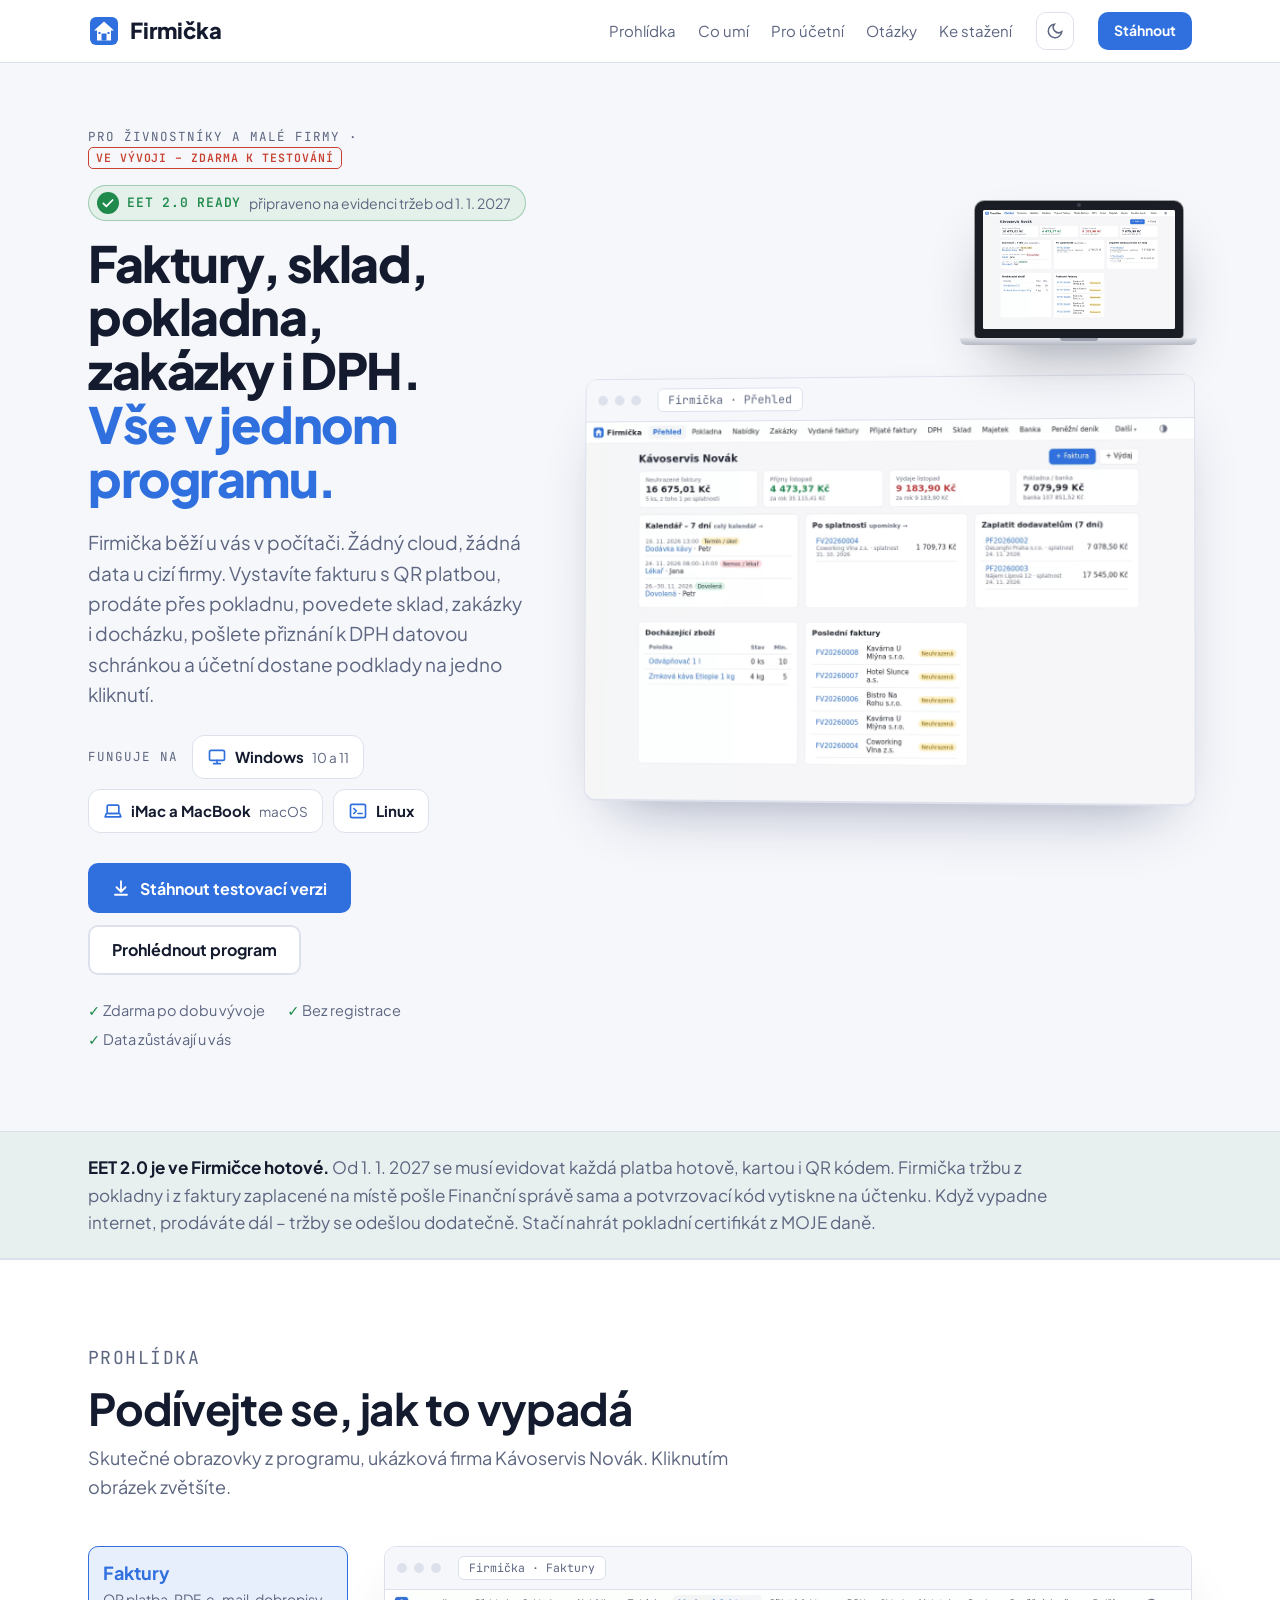
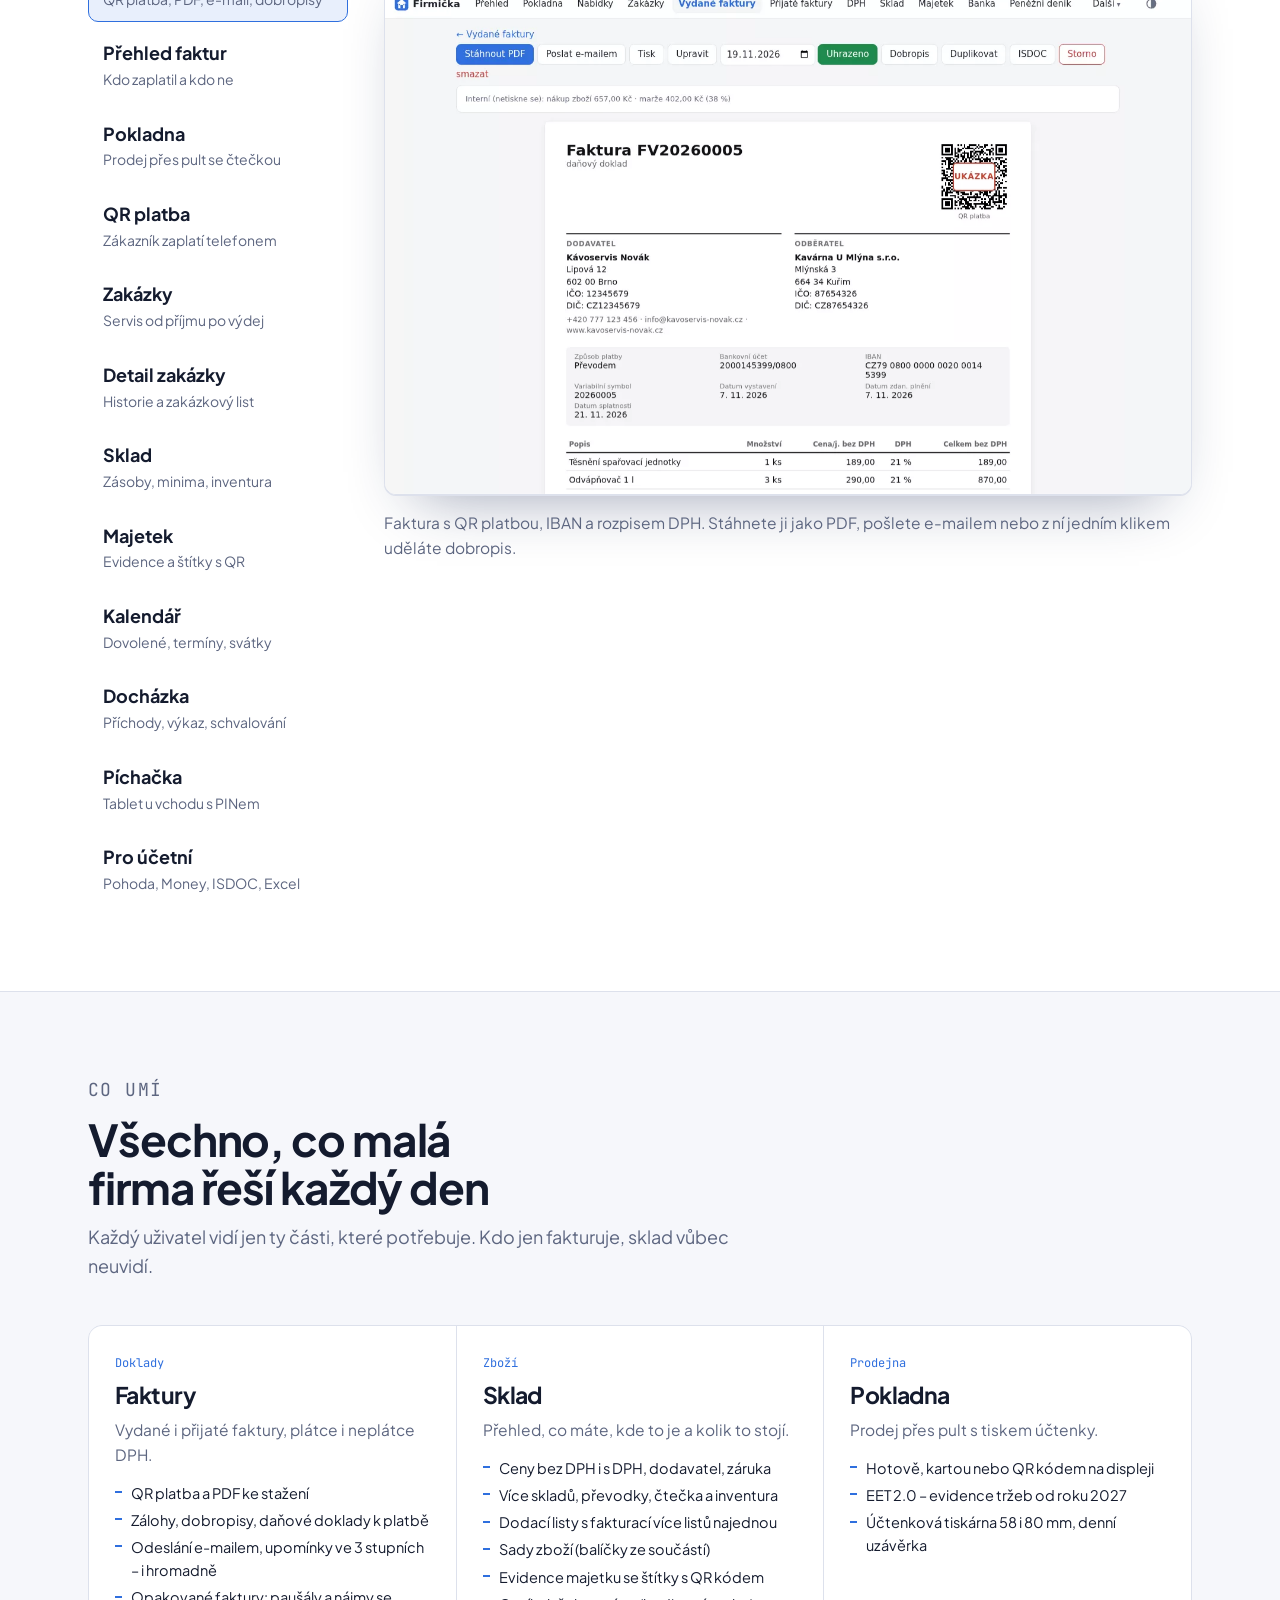
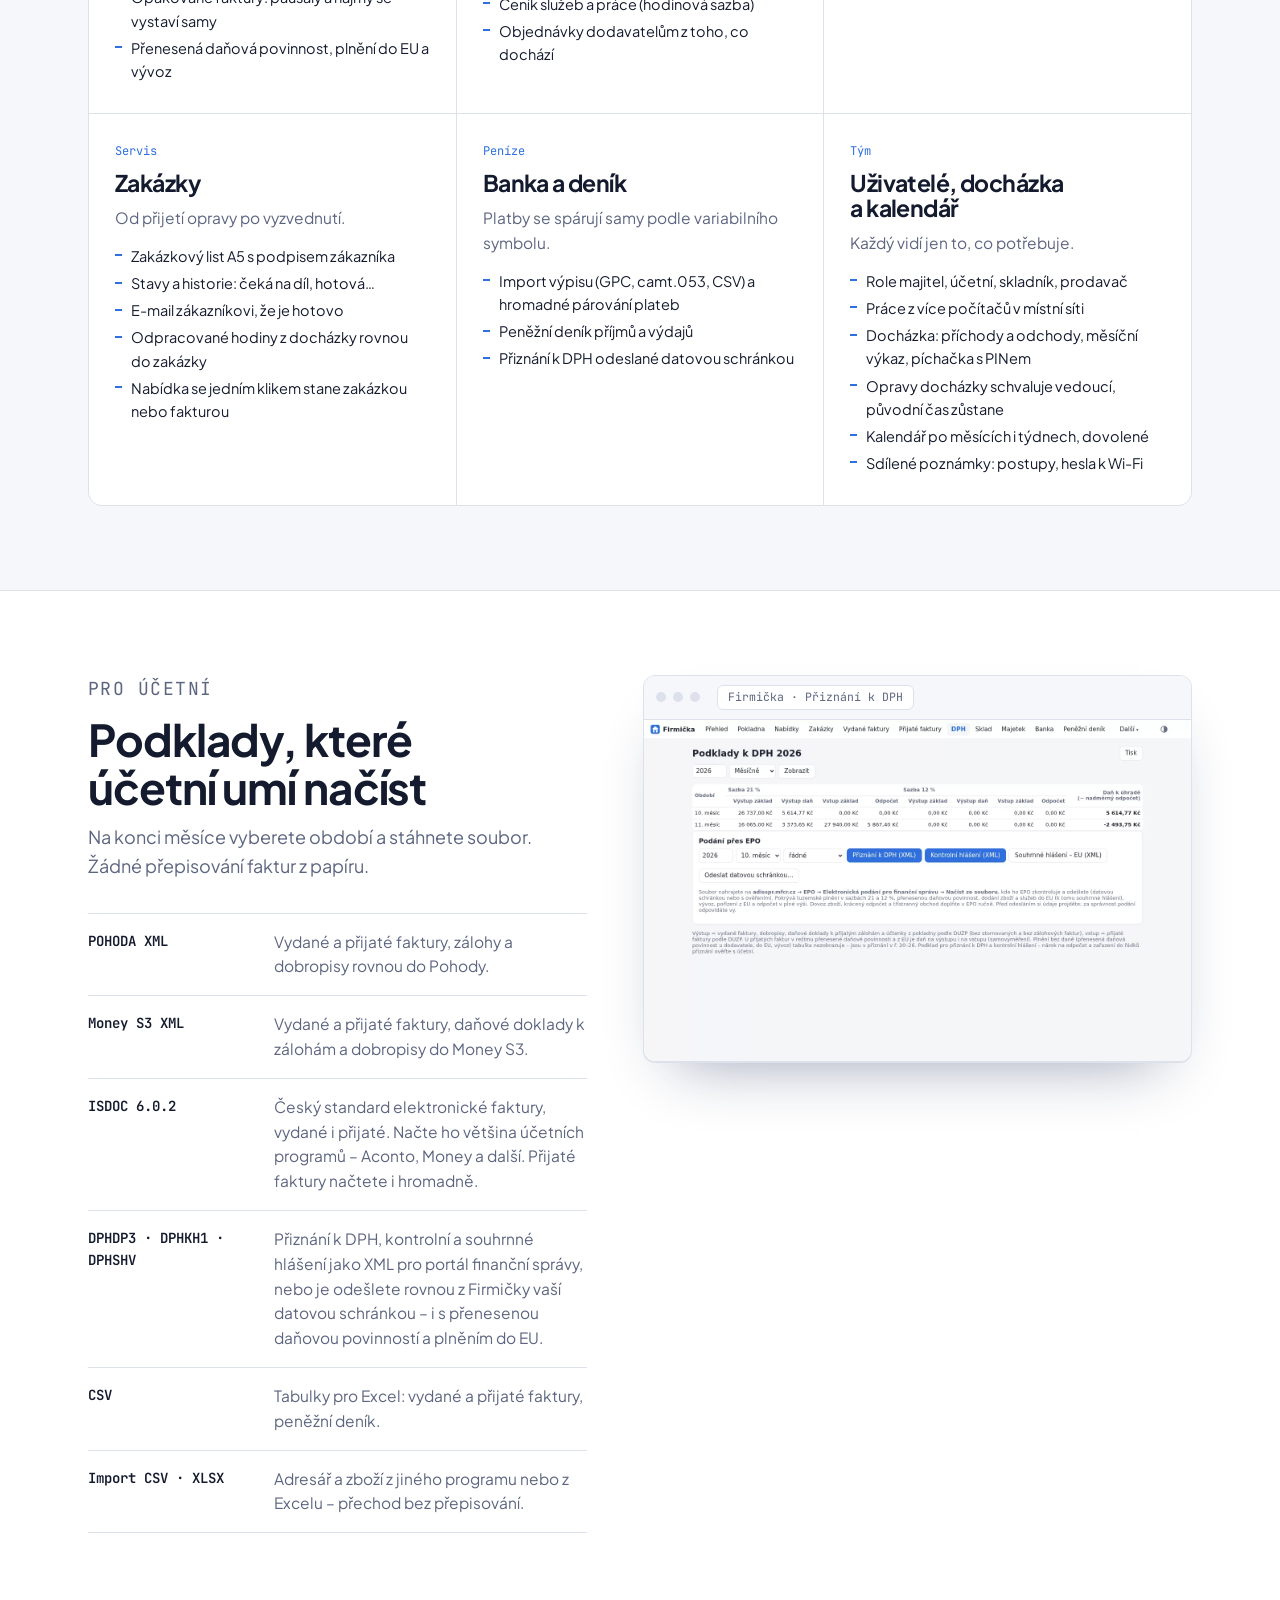
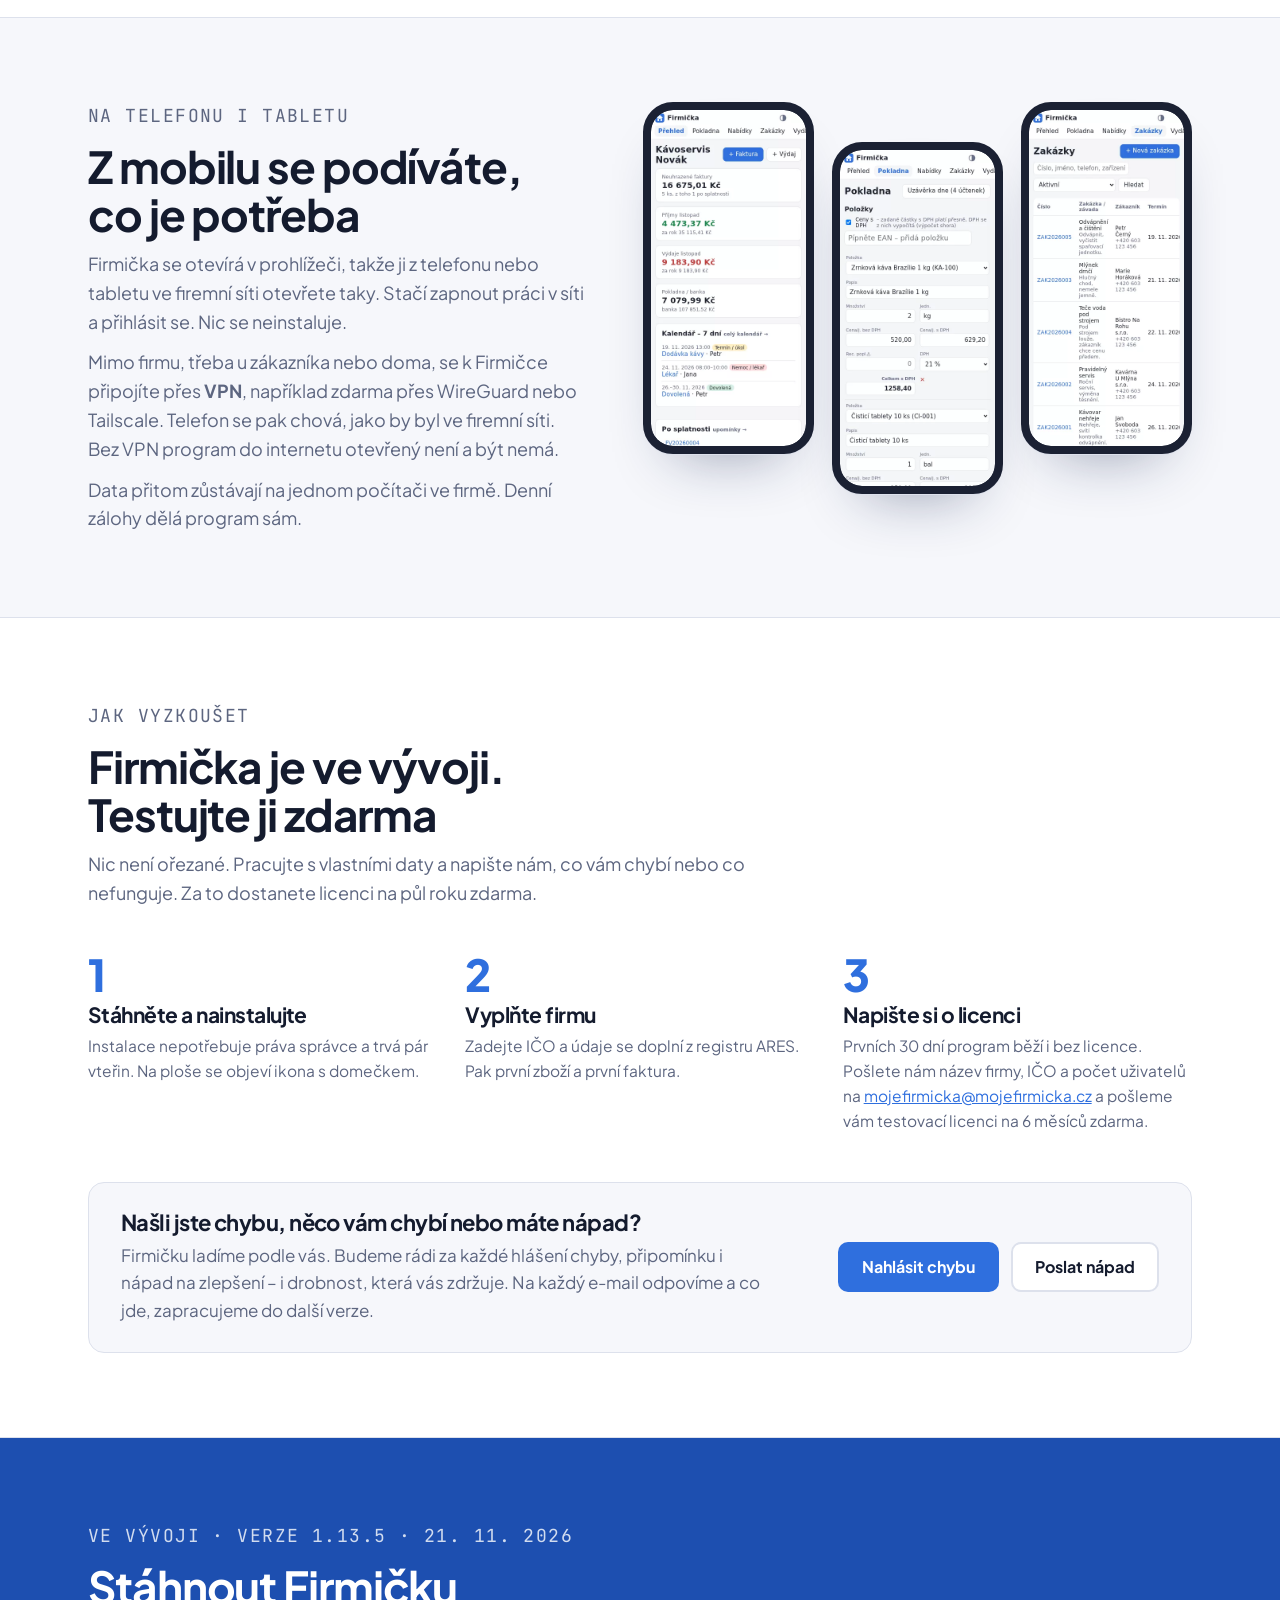
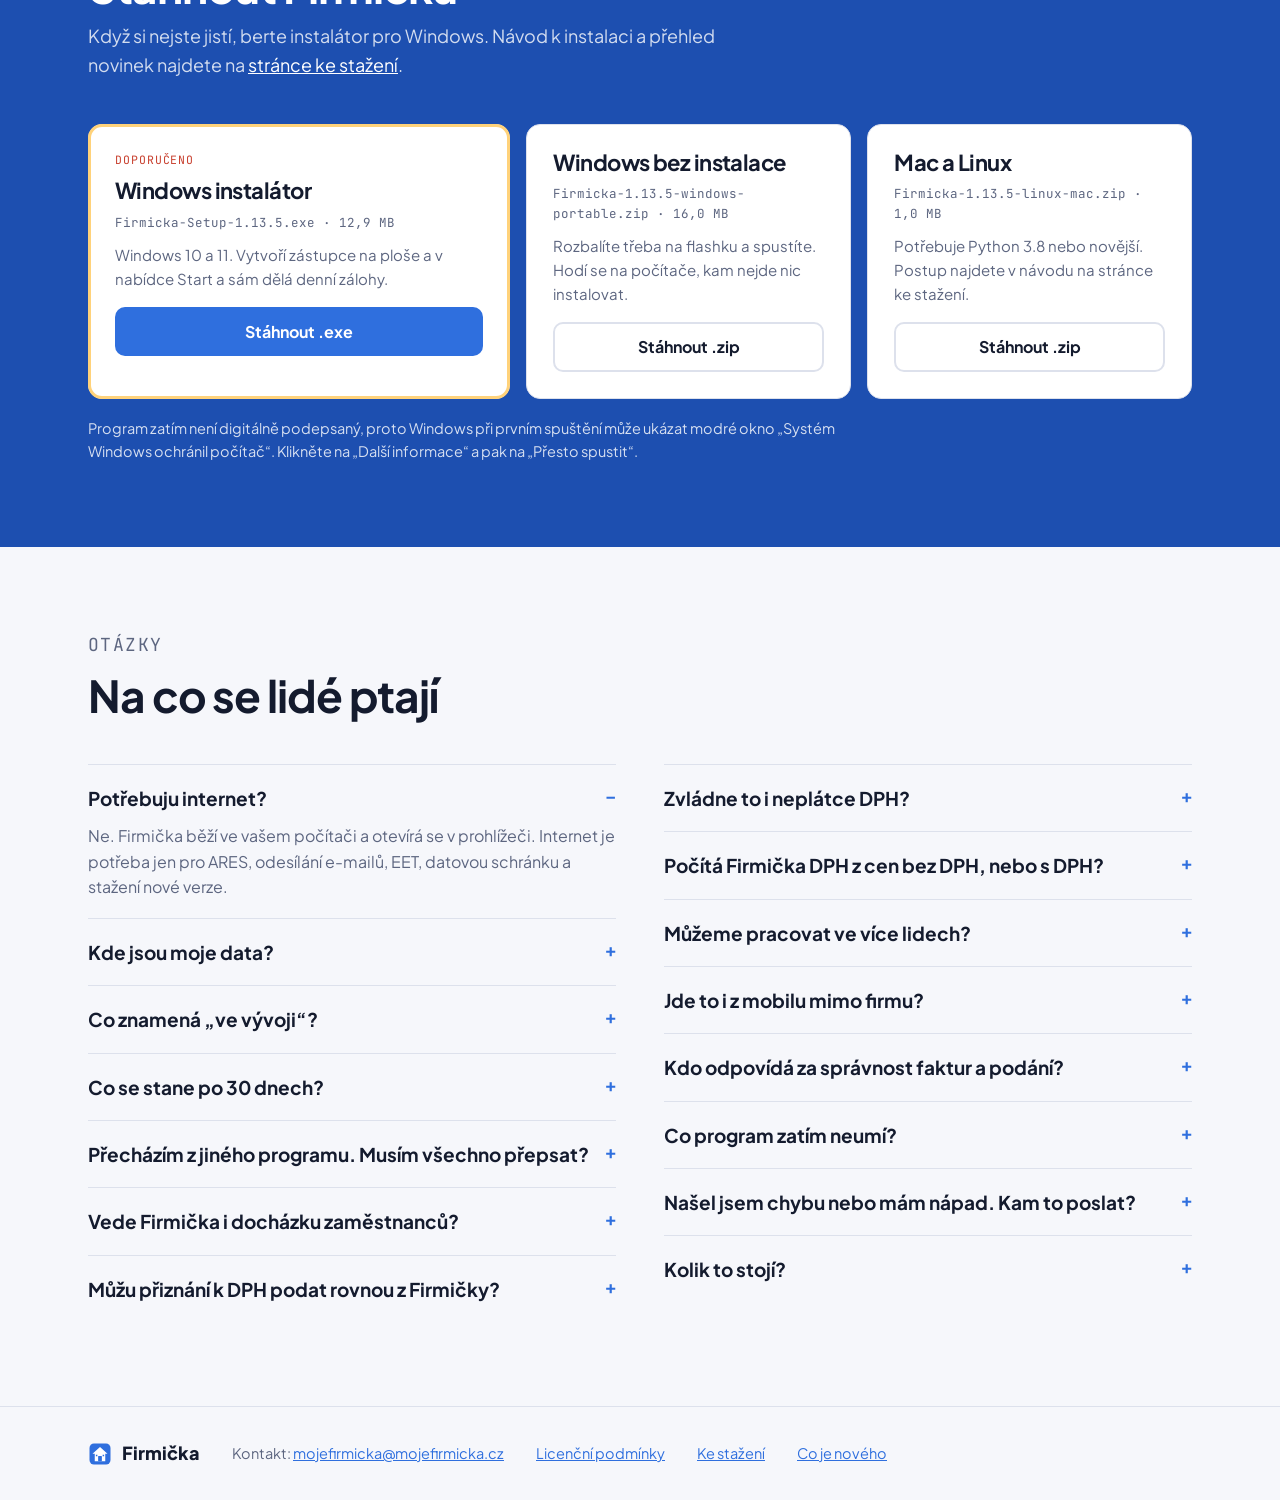
==== commit dd5729a7: "Add files via upload" ====
--- a/index.html
+++ b/index.html
@@ -3,6 +3,7 @@
 <head>
 <meta charset="utf-8">
 <meta name="viewport" content="width=device-width, initial-scale=1">
+<link rel="canonical" href="https://mojefirmicka.cz/">
 <title>Firmička – faktury, sklad, pokladna, zakázky i DPH v jednom programu</title>
 <meta name="description" content="Firmička je program pro živnostníky a malé firmy: faktury s QR platbou, sklad, pokladna, zakázky, docházka, přiznání k DPH přes datovou schránku a podklady pro účetní. Běží u vás v počítači. Ve vývoji – ke stažení a testování zdarma.">
 <meta property="og:title" content="Firmička – faktury, sklad, pokladna, zakázky i DPH v jednom programu">
@@ -11,7 +12,7 @@
 <meta property="og:type" content="website">
 <link rel="icon" href="icon.svg" type="image/svg+xml">
 <link rel="stylesheet" href="fonts.css">
-<link rel="stylesheet" href="styles.css?v=20261121a">
+<link rel="stylesheet" href="styles.css?v=20261121b">
 <script>try { var t = localStorage.getItem("theme"); if (t) document.documentElement.dataset.theme = t; } catch (e) {}</script>
 </head>
 <body>
@@ -234,7 +235,7 @@
 <section class="sec dl" id="stahnout">
   <div class="wrap">
     <div class="sec-head">
-      <p class="eyebrow">Ve vývoji · verze 1.13.4 · 20. 11. 2026</p>
+      <p class="eyebrow">Ve vývoji · verze 1.13.5 · 21. 11. 2026</p>
       <h2>Stáhnout Firmičku</h2>
       <p>Když si nejste jistí, berte instalátor pro Windows. Návod k instalaci a přehled novinek najdete na <a href="stahnout.html" style="color:#fff">stránce ke stažení</a>.</p>
     </div>
@@ -242,21 +243,21 @@
       <div class="file main">
         <span class="rec">Doporučeno</span>
         <h3>Windows instalátor</h3>
-        <span class="meta">Firmicka-Setup-1.13.4.exe · 12,9 MB</span>
+        <span class="meta">Firmicka-Setup-1.13.5.exe · 12,9 MB</span>
         <p>Windows 10 a 11. Vytvoří zástupce na ploše a v nabídce Start a sám dělá denní zálohy.</p>
-        <a class="btn primary" href="soubory/Firmicka-Setup-1.13.4.exe" download>Stáhnout .exe</a>
+        <a class="btn primary" href="soubory/Firmicka-Setup-1.13.5.exe" download>Stáhnout .exe</a>
       </div>
       <div class="file">
         <h3>Windows bez instalace</h3>
-        <span class="meta">Firmicka-1.13.4-windows-portable.zip · 16,0 MB</span>
+        <span class="meta">Firmicka-1.13.5-windows-portable.zip · 16,0 MB</span>
         <p>Rozbalíte třeba na flashku a spustíte. Hodí se na počítače, kam nejde nic instalovat.</p>
-        <a class="btn ghost" href="soubory/Firmicka-1.13.4-windows-portable.zip" download>Stáhnout .zip</a>
+        <a class="btn ghost" href="soubory/Firmicka-1.13.5-windows-portable.zip" download>Stáhnout .zip</a>
       </div>
       <div class="file">
         <h3>Mac a Linux</h3>
-        <span class="meta">Firmicka-1.13.4-linux-mac.zip · 1,0 MB</span>
+        <span class="meta">Firmicka-1.13.5-linux-mac.zip · 1,0 MB</span>
         <p>Potřebuje Python 3.8 nebo novější. Postup najdete v návodu na stránce ke stažení.</p>
-        <a class="btn ghost" href="soubory/Firmicka-1.13.4-linux-mac.zip" download>Stáhnout .zip</a>
+        <a class="btn ghost" href="soubory/Firmicka-1.13.5-linux-mac.zip" download>Stáhnout .zip</a>
       </div>
     </div>
     <p class="note">Program zatím není digitálně podepsaný, proto Windows při prvním spuštění může ukázat modré okno „Systém Windows ochránil počítač“. Klikněte na „Další informace“ a pak na „Přesto spustit“.</p>
@@ -305,6 +306,6 @@
 </footer>
 
 <dialog class="lb" id="lb"><button type="button" autofocus>Zavřít ✕</button><img alt=""><p></p></dialog>
-<script src="web.js?v=20261121a"></script>
+<script src="web.js?v=20261121b"></script>
 </body>
 </html>
--- a/styles.css
+++ b/styles.css
@@ -304,3 +304,18 @@
 .laptop.mini .slides .s1 { animation-name: slide1; }
 @keyframes slide1 { 0% { opacity: 1; } 20% { opacity: 1; } 24% { opacity: 0; } 96% { opacity: 0; } 100% { opacity: 1; } }
 /* jemné prolínání běží i při „omezit pohyb“ (není to pohyb po obrazovce) */
+
+/* nápověda po kliknutí na stažení – šipka ke stahování prohlížeče */
+.dlhint { position: fixed; top: 6px; right: 14px; z-index: 100; display: flex; flex-direction: column; align-items: flex-end; max-width: min(380px, calc(100vw - 28px)); animation: dlin .3s ease-out; transition: opacity .5s; }
+.dlhint.dlhint-off { opacity: 0; }
+.dlhint-arrow { width: 64px; height: 64px; color: var(--blue); margin-right: 6px; filter: drop-shadow(0 2px 4px rgba(0,0,0,.25)); animation: dlpoint 1.1s ease-in-out infinite; }
+.dlhint-card { position: relative; background: var(--sheet); color: var(--ink); border: 2px solid var(--blue); border-radius: 14px; padding: 14px 40px 12px 16px; box-shadow: var(--shadow); font-size: 15px; line-height: 1.5; }
+.dlhint-card > b { display: block; font-size: 16px; margin-bottom: 4px; }
+.dlhint-card p { margin: 6px 0 0; }
+.dlhint-why { color: var(--muted); font-size: 14px; }
+.dlhint-x { position: absolute; top: 6px; right: 8px; width: 30px; height: 30px; border: 0; border-radius: 8px; background: transparent; color: var(--muted); font-size: 22px; line-height: 1; cursor: pointer; }
+.dlhint-x:hover { background: var(--blue-wash); color: var(--ink); }
+@keyframes dlpoint { 0%, 100% { transform: translate(0, 0); } 50% { transform: translate(6px, -6px); } }
+@keyframes dlin { from { opacity: 0; transform: translateY(-8px); } to { opacity: 1; transform: none; } }
+@media (prefers-reduced-motion: reduce) { .dlhint, .dlhint-arrow { animation: none; } }
+@media (max-width: 640px) { .dlhint { top: 70px; } .dlhint-arrow { display: none; } }
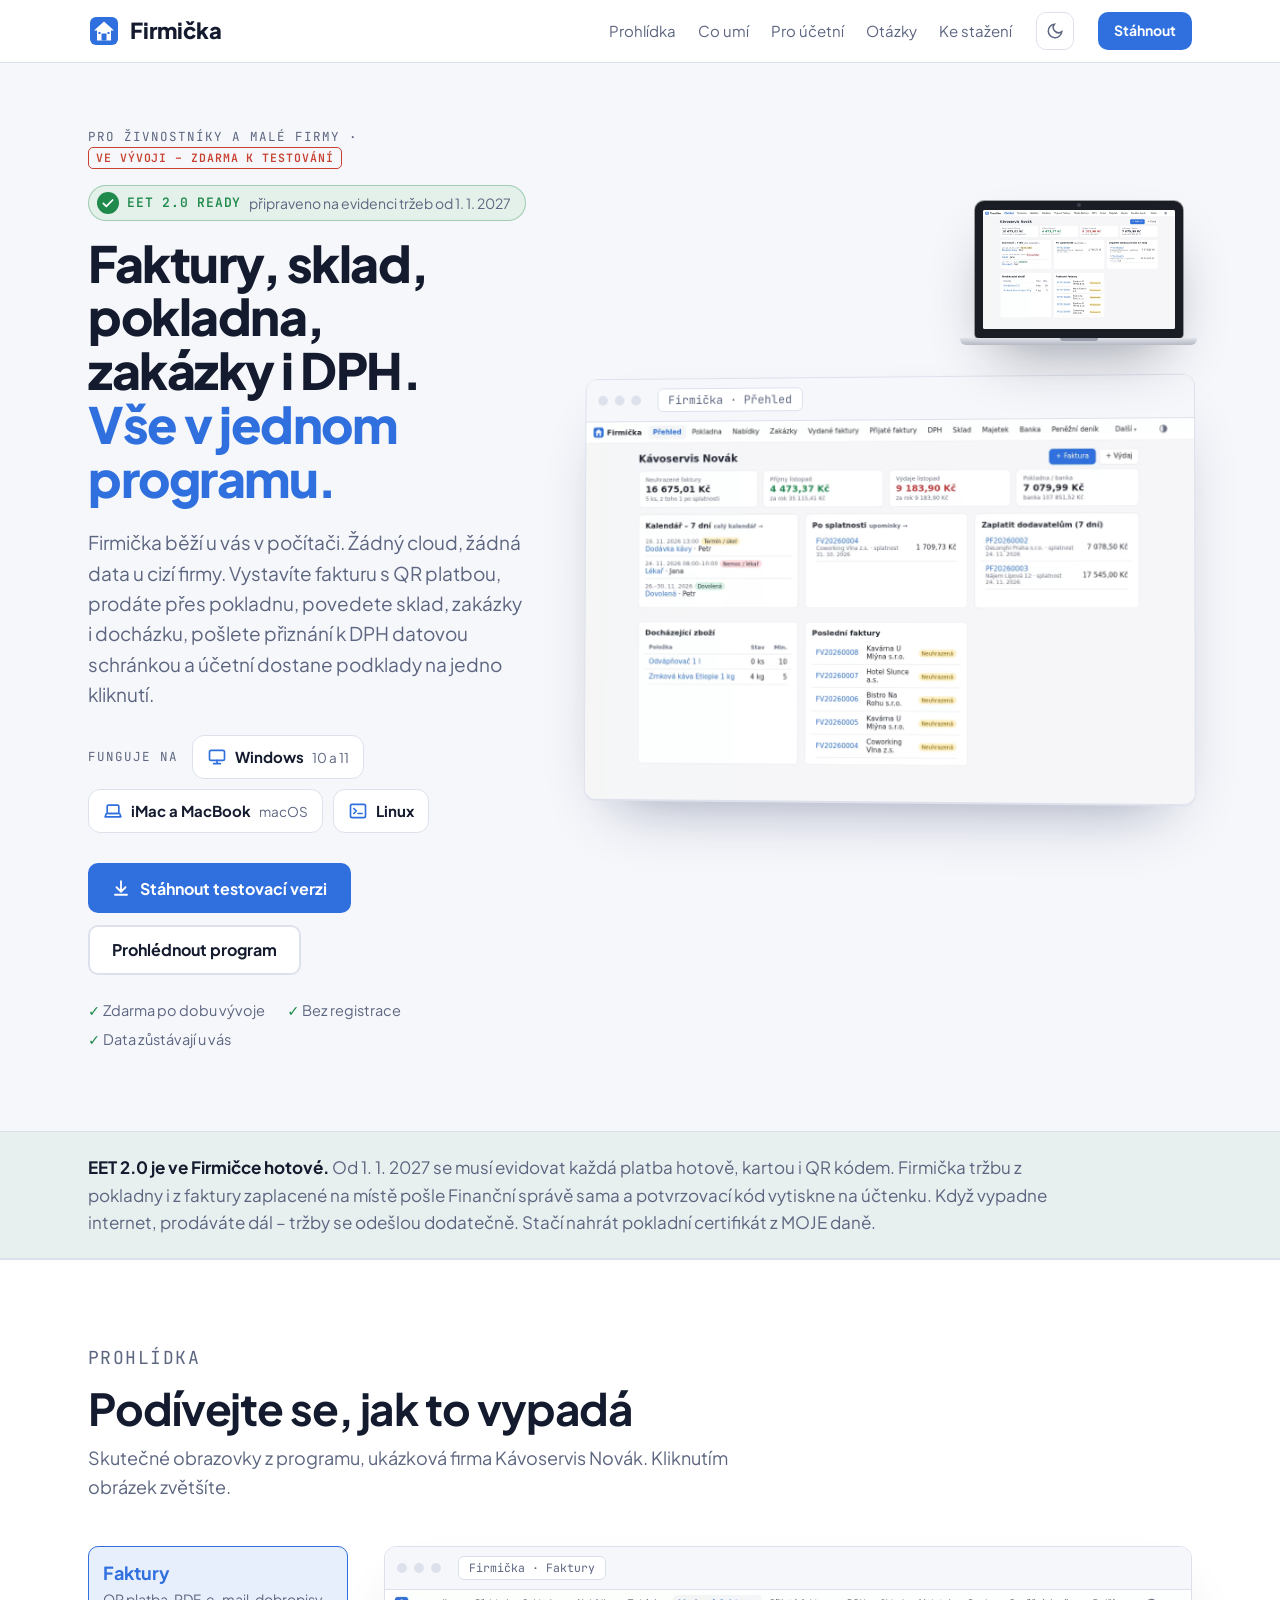
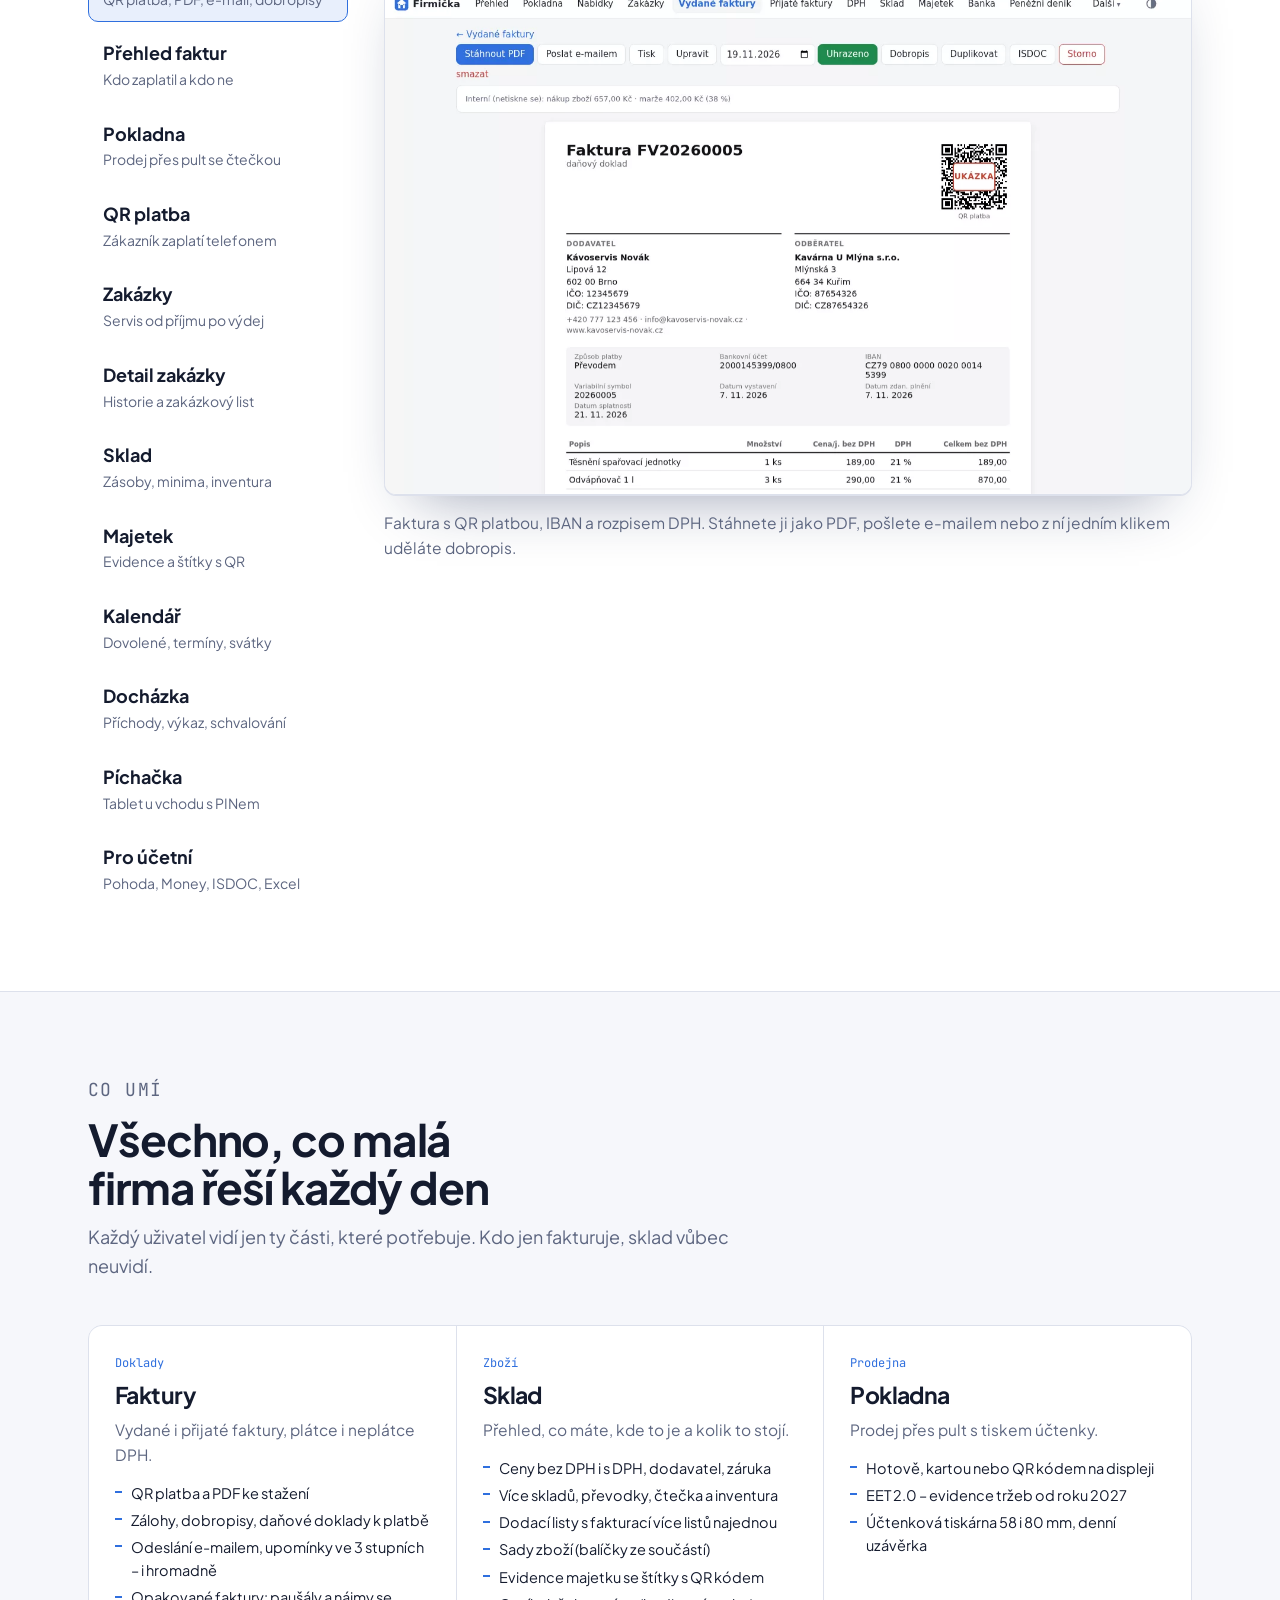
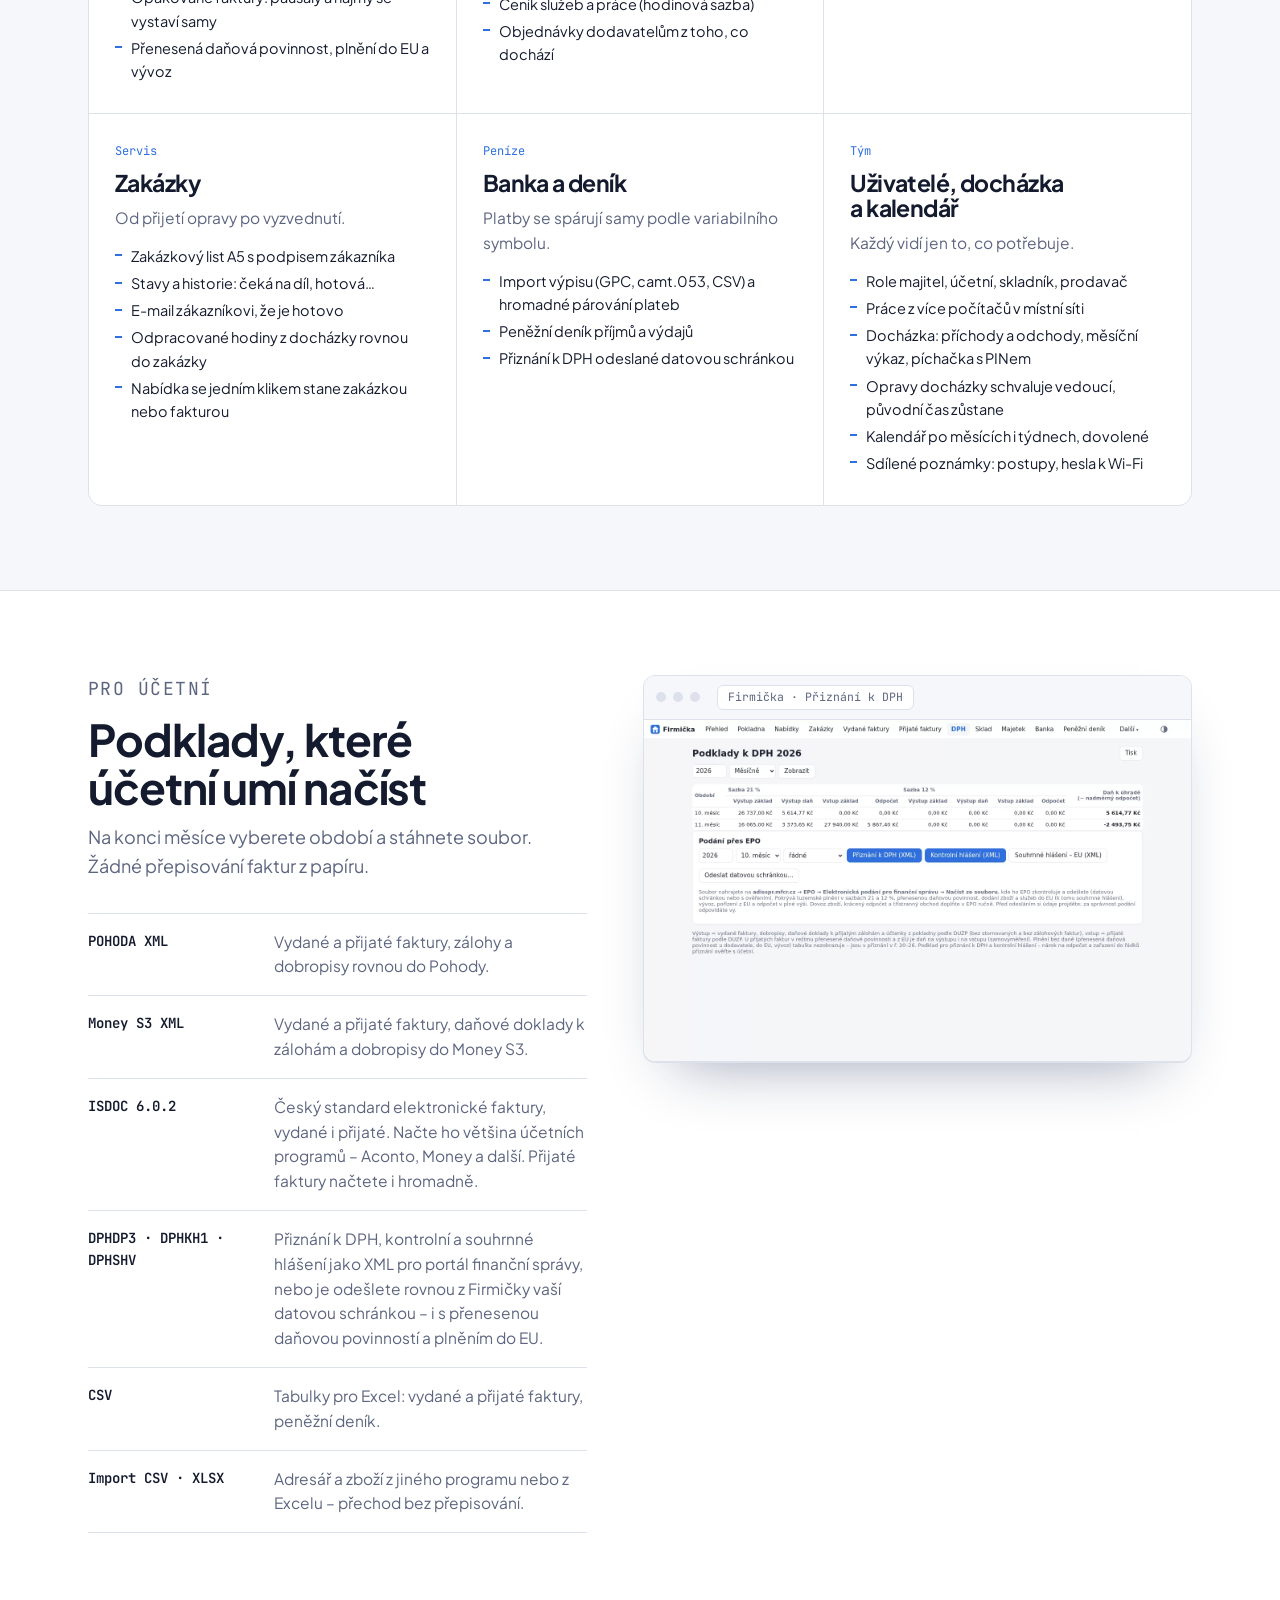
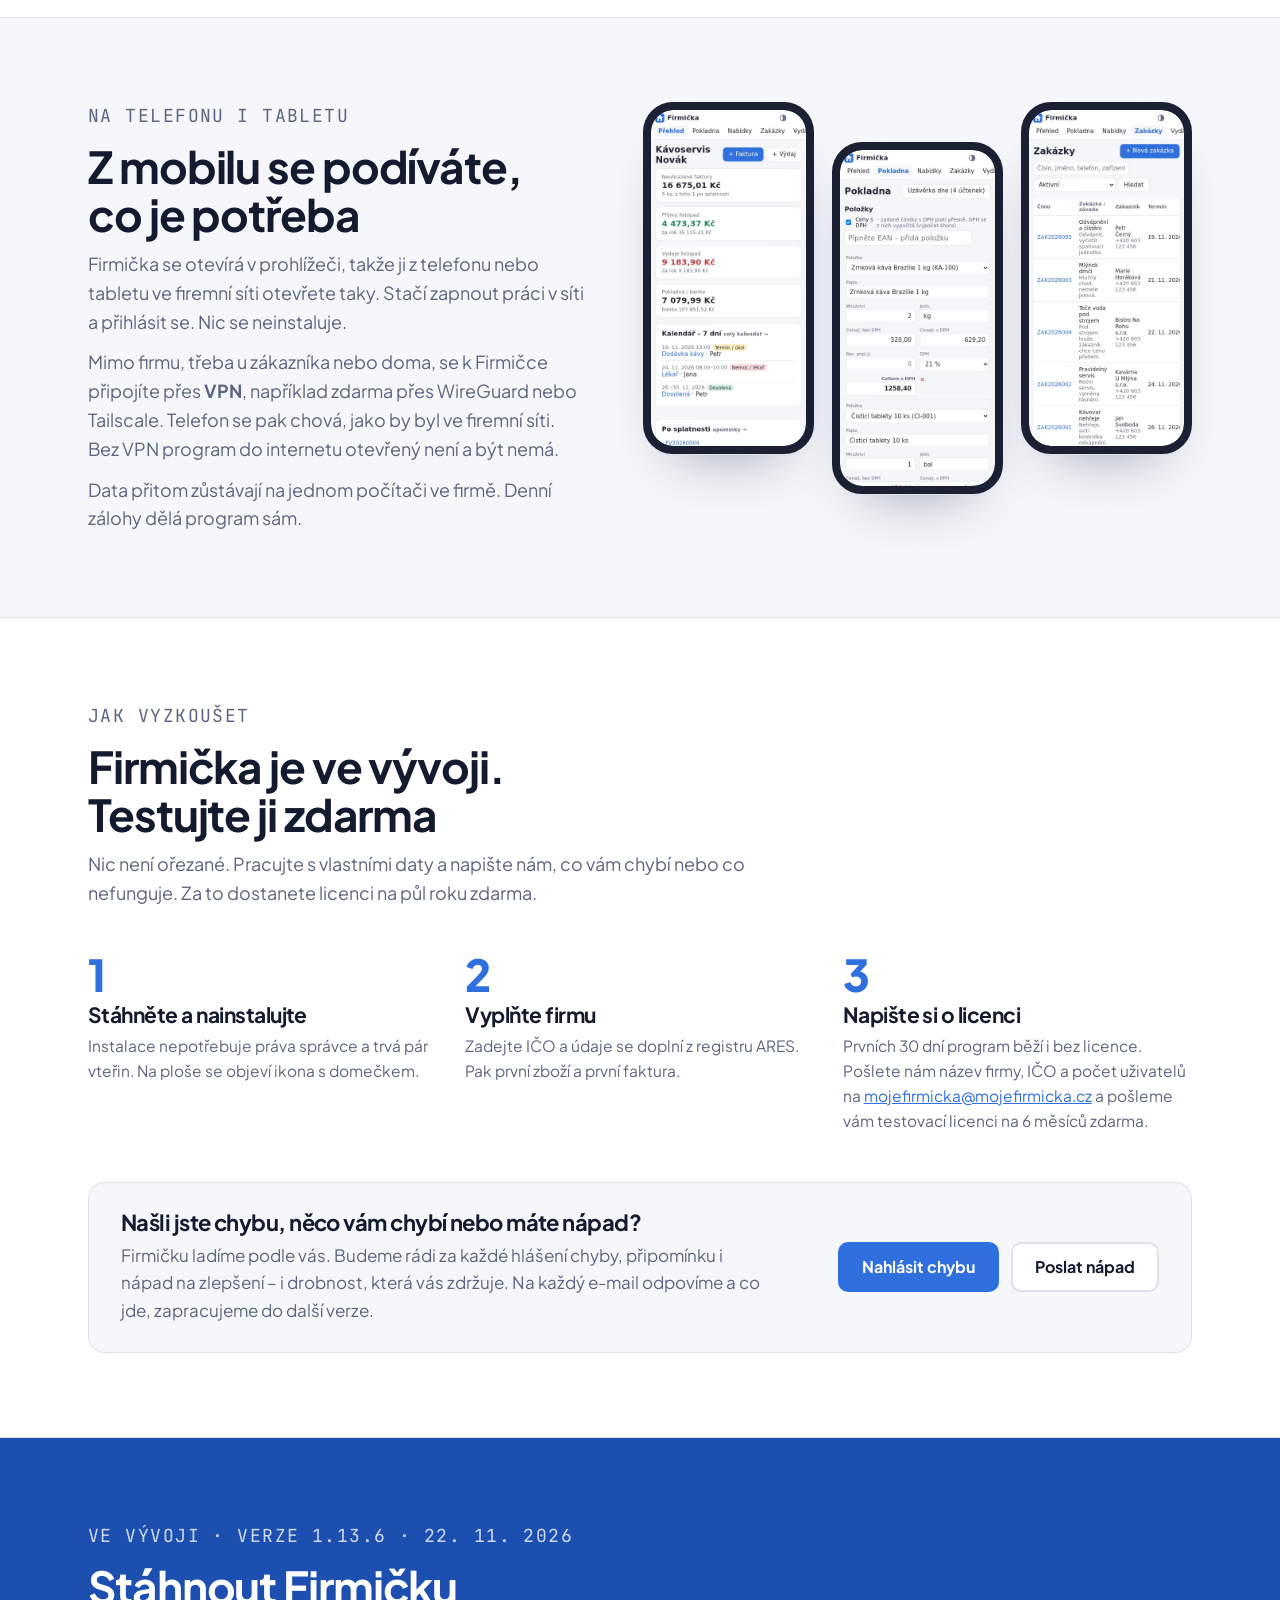
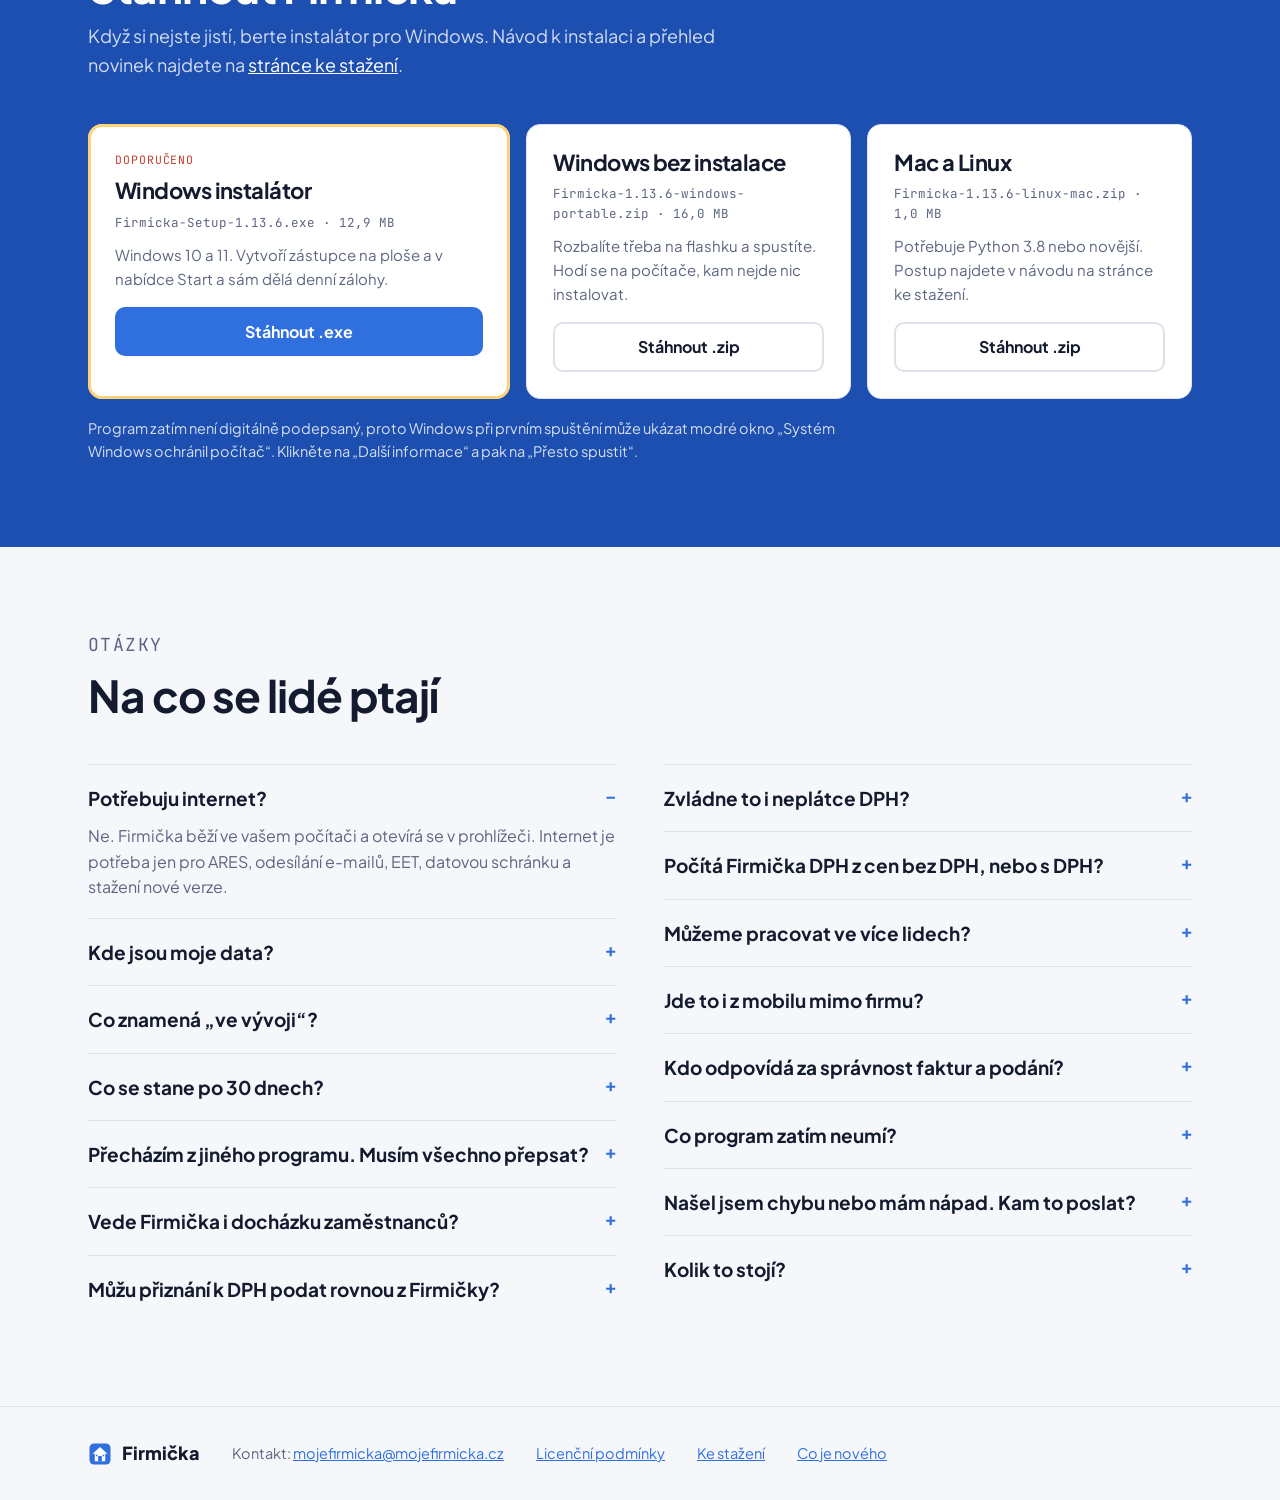
==== commit dd101f19: "Add files via upload" ====
--- a/index.html
+++ b/index.html
@@ -235,7 +235,7 @@
 <section class="sec dl" id="stahnout">
   <div class="wrap">
     <div class="sec-head">
-      <p class="eyebrow">Ve vývoji · verze 1.13.5 · 21. 11. 2026</p>
+      <p class="eyebrow">Ve vývoji · verze 1.13.6 · 22. 11. 2026</p>
       <h2>Stáhnout Firmičku</h2>
       <p>Když si nejste jistí, berte instalátor pro Windows. Návod k instalaci a přehled novinek najdete na <a href="stahnout.html" style="color:#fff">stránce ke stažení</a>.</p>
     </div>
@@ -243,21 +243,21 @@
       <div class="file main">
         <span class="rec">Doporučeno</span>
         <h3>Windows instalátor</h3>
-        <span class="meta">Firmicka-Setup-1.13.5.exe · 12,9 MB</span>
+        <span class="meta">Firmicka-Setup-1.13.6.exe · 12,9 MB</span>
         <p>Windows 10 a 11. Vytvoří zástupce na ploše a v nabídce Start a sám dělá denní zálohy.</p>
-        <a class="btn primary" href="soubory/Firmicka-Setup-1.13.5.exe" download>Stáhnout .exe</a>
+        <a class="btn primary" href="soubory/Firmicka-Setup-1.13.6.exe" download>Stáhnout .exe</a>
       </div>
       <div class="file">
         <h3>Windows bez instalace</h3>
-        <span class="meta">Firmicka-1.13.5-windows-portable.zip · 16,0 MB</span>
+        <span class="meta">Firmicka-1.13.6-windows-portable.zip · 16,0 MB</span>
         <p>Rozbalíte třeba na flashku a spustíte. Hodí se na počítače, kam nejde nic instalovat.</p>
-        <a class="btn ghost" href="soubory/Firmicka-1.13.5-windows-portable.zip" download>Stáhnout .zip</a>
+        <a class="btn ghost" href="soubory/Firmicka-1.13.6-windows-portable.zip" download>Stáhnout .zip</a>
       </div>
       <div class="file">
         <h3>Mac a Linux</h3>
-        <span class="meta">Firmicka-1.13.5-linux-mac.zip · 1,0 MB</span>
+        <span class="meta">Firmicka-1.13.6-linux-mac.zip · 1,0 MB</span>
         <p>Potřebuje Python 3.8 nebo novější. Postup najdete v návodu na stránce ke stažení.</p>
-        <a class="btn ghost" href="soubory/Firmicka-1.13.5-linux-mac.zip" download>Stáhnout .zip</a>
+        <a class="btn ghost" href="soubory/Firmicka-1.13.6-linux-mac.zip" download>Stáhnout .zip</a>
       </div>
     </div>
     <p class="note">Program zatím není digitálně podepsaný, proto Windows při prvním spuštění může ukázat modré okno „Systém Windows ochránil počítač“. Klikněte na „Další informace“ a pak na „Přesto spustit“.</p>
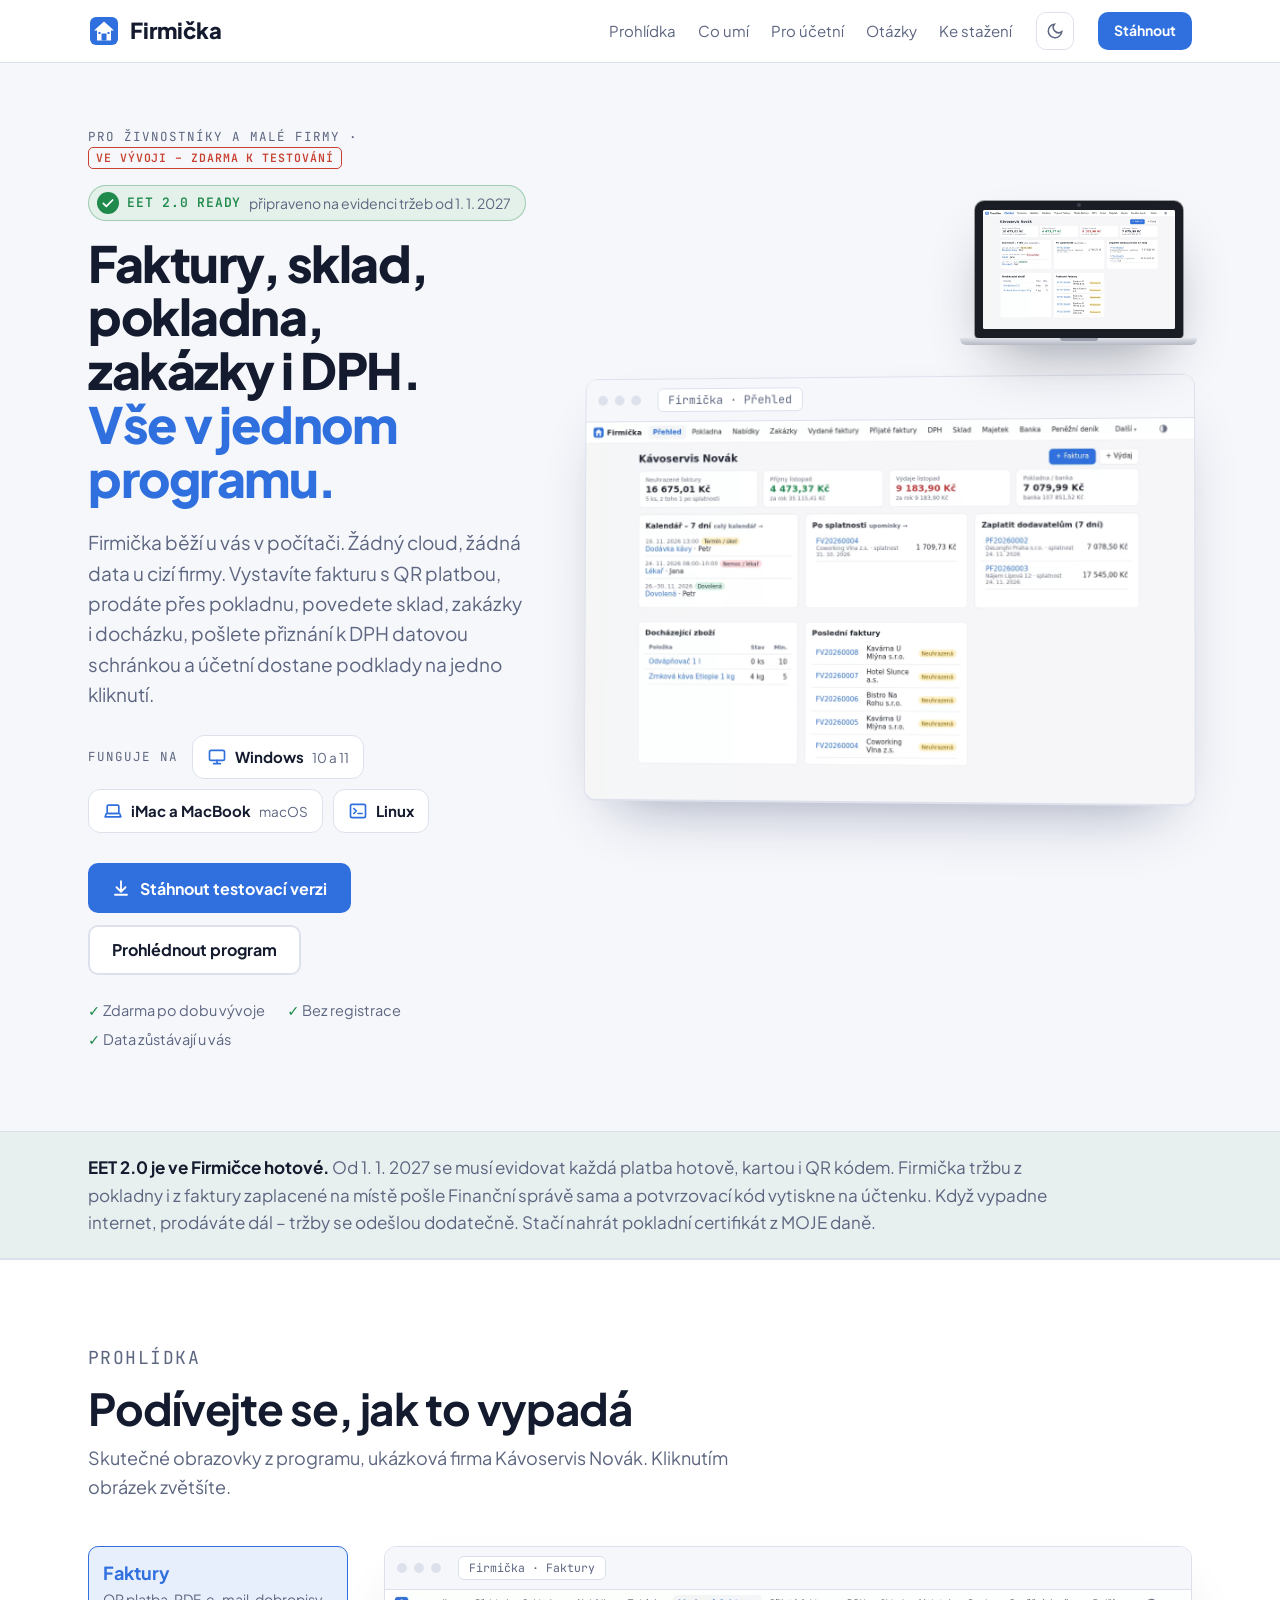
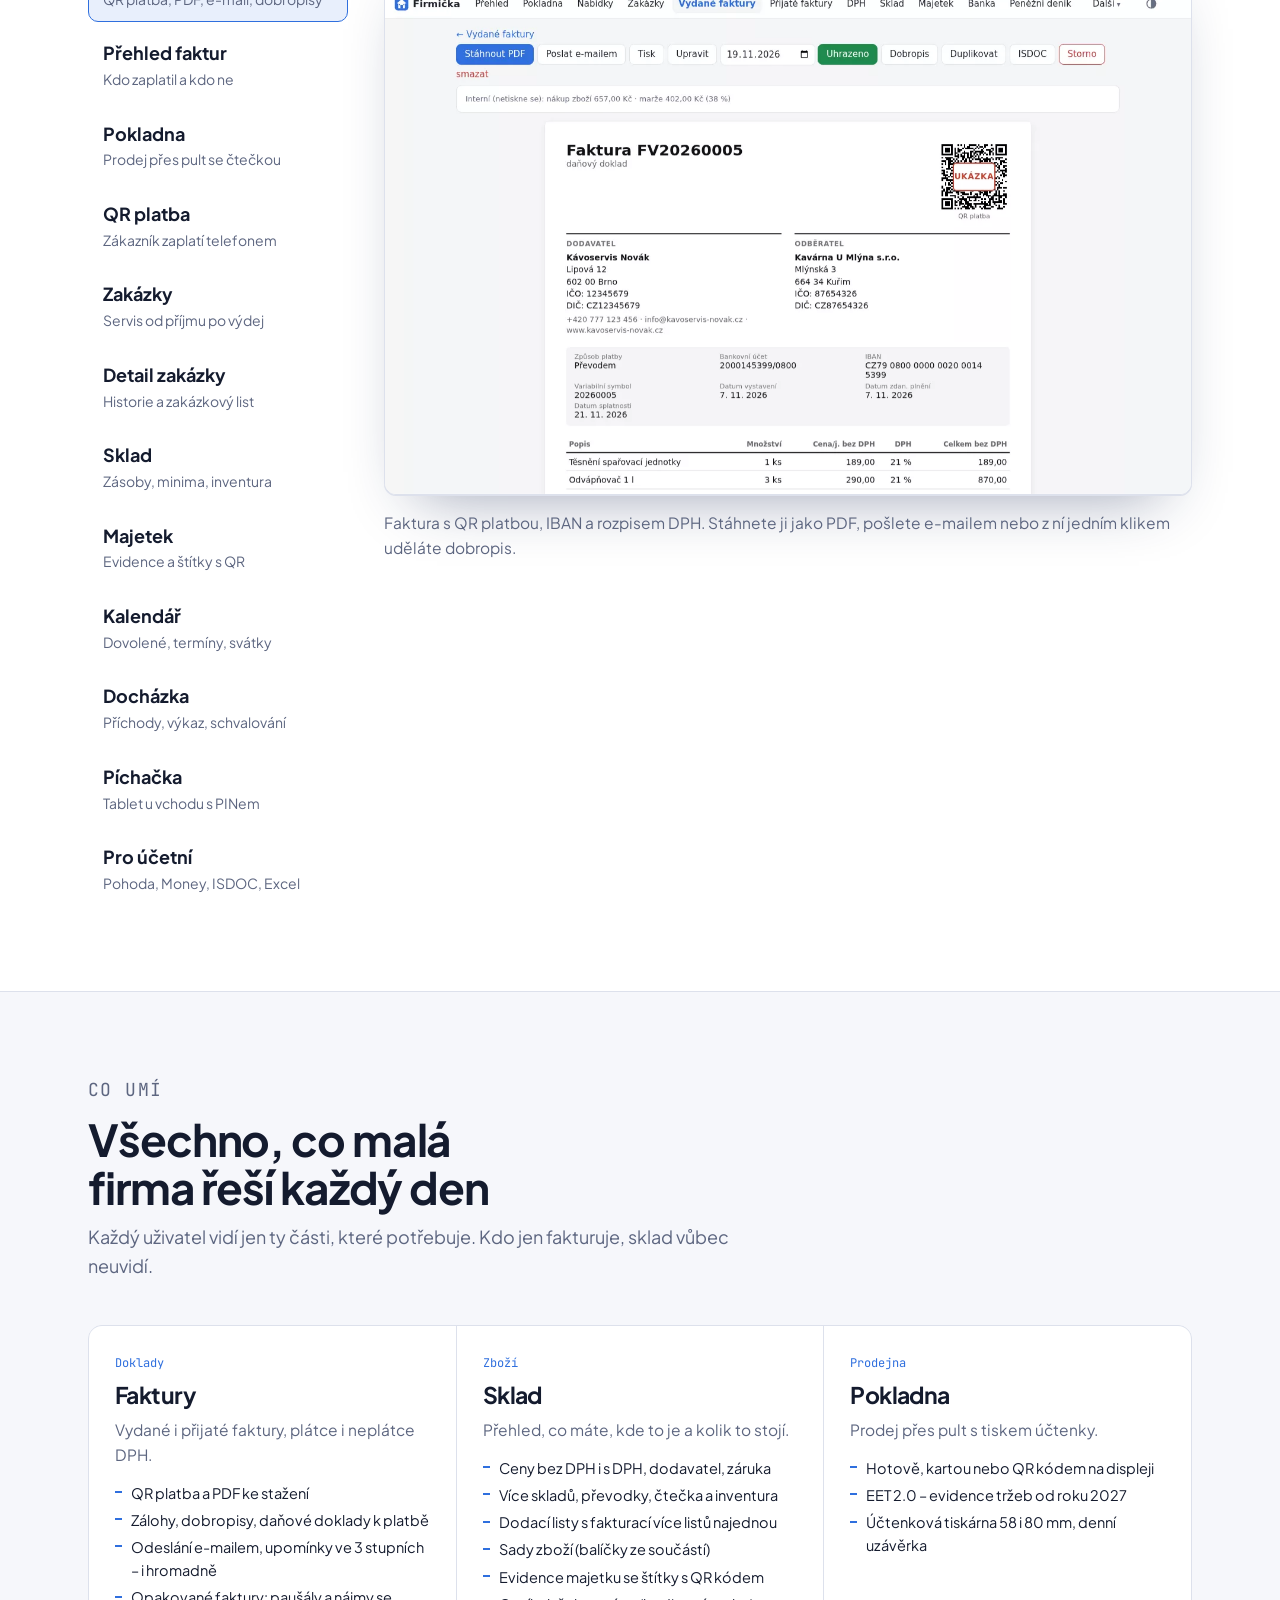
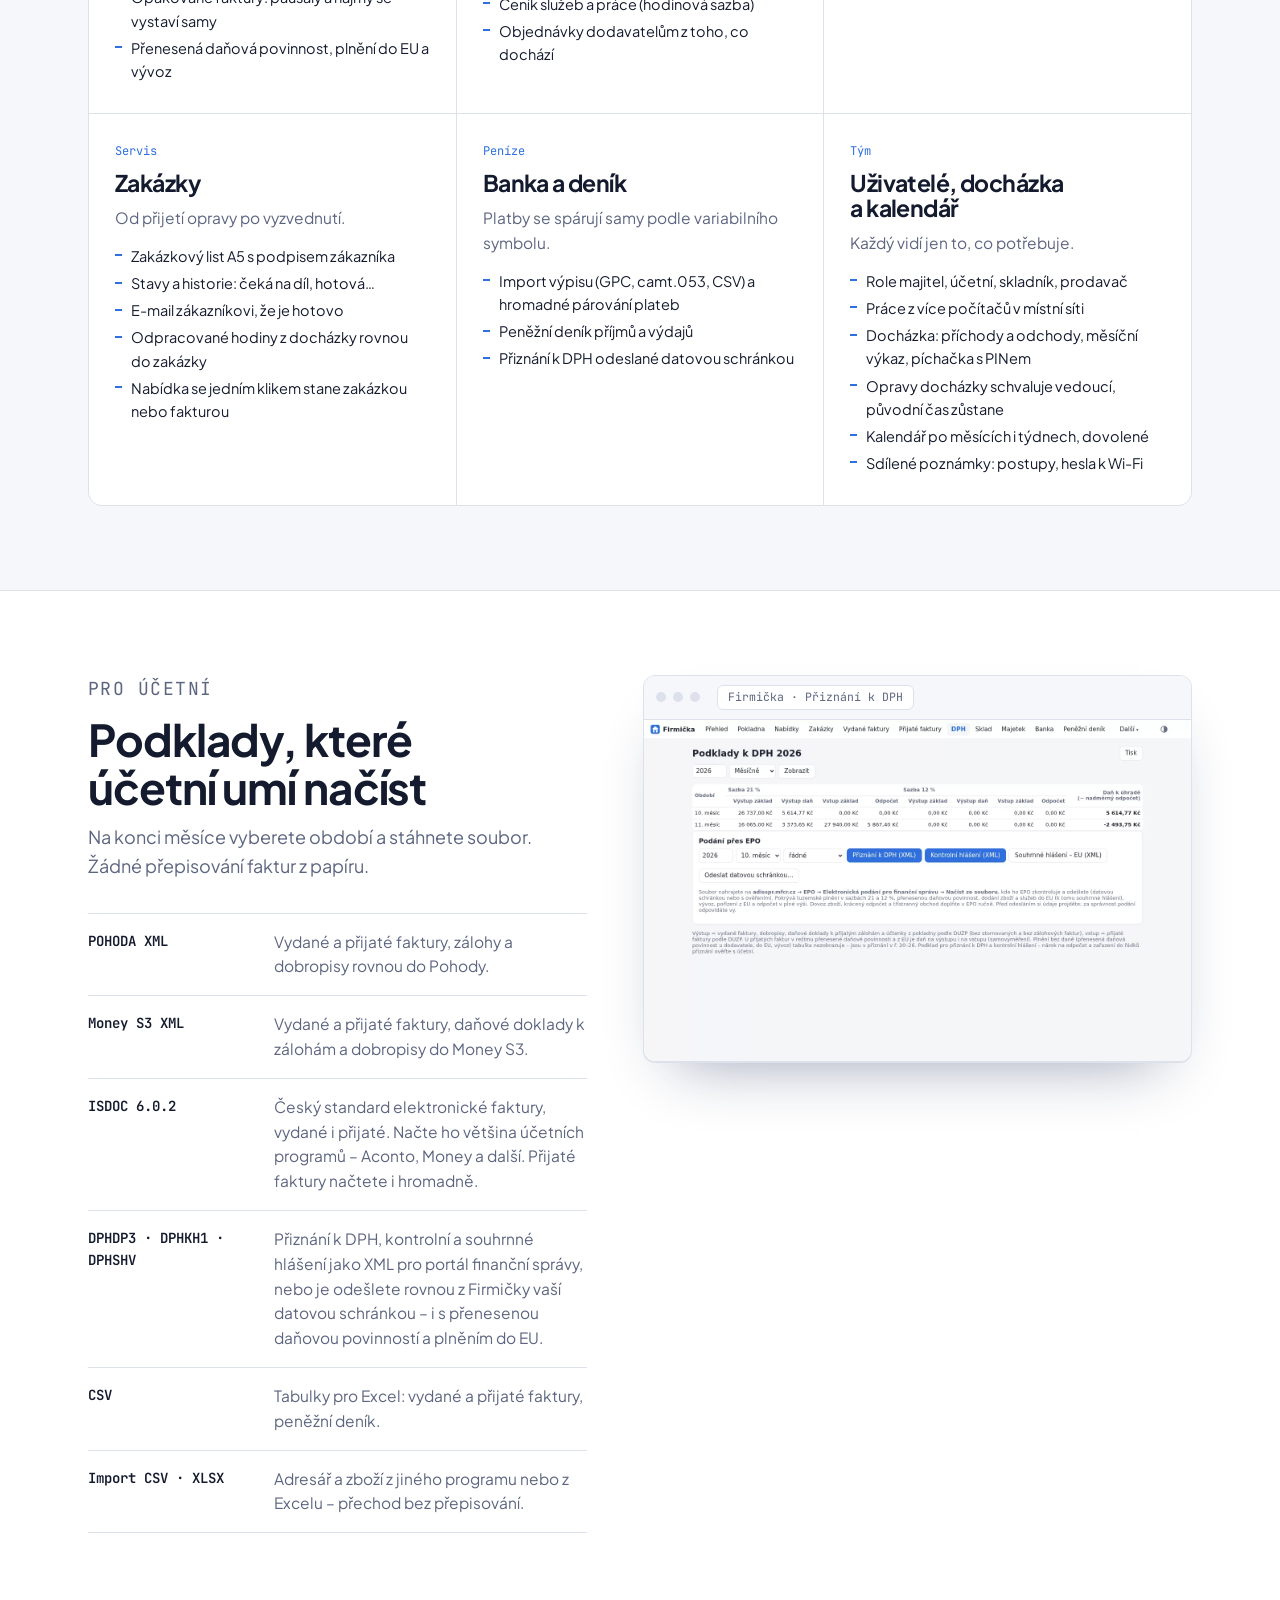
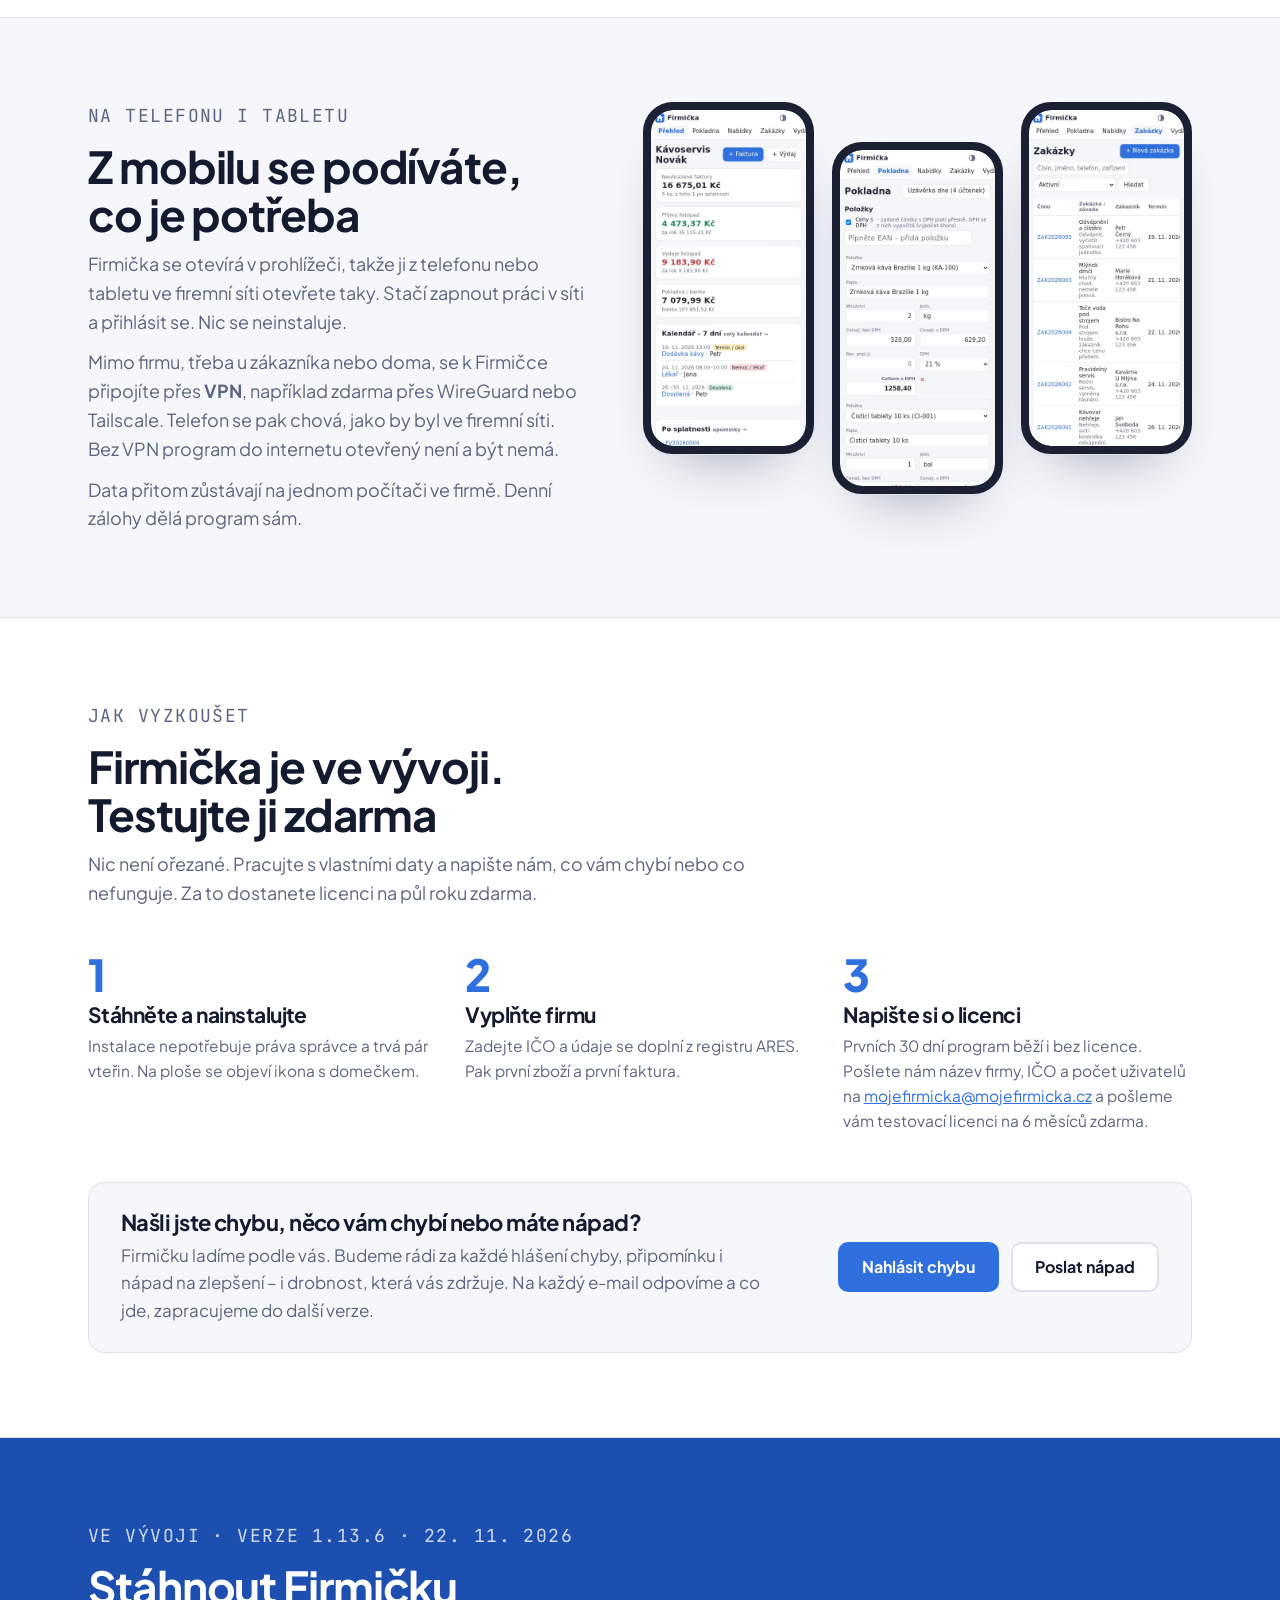
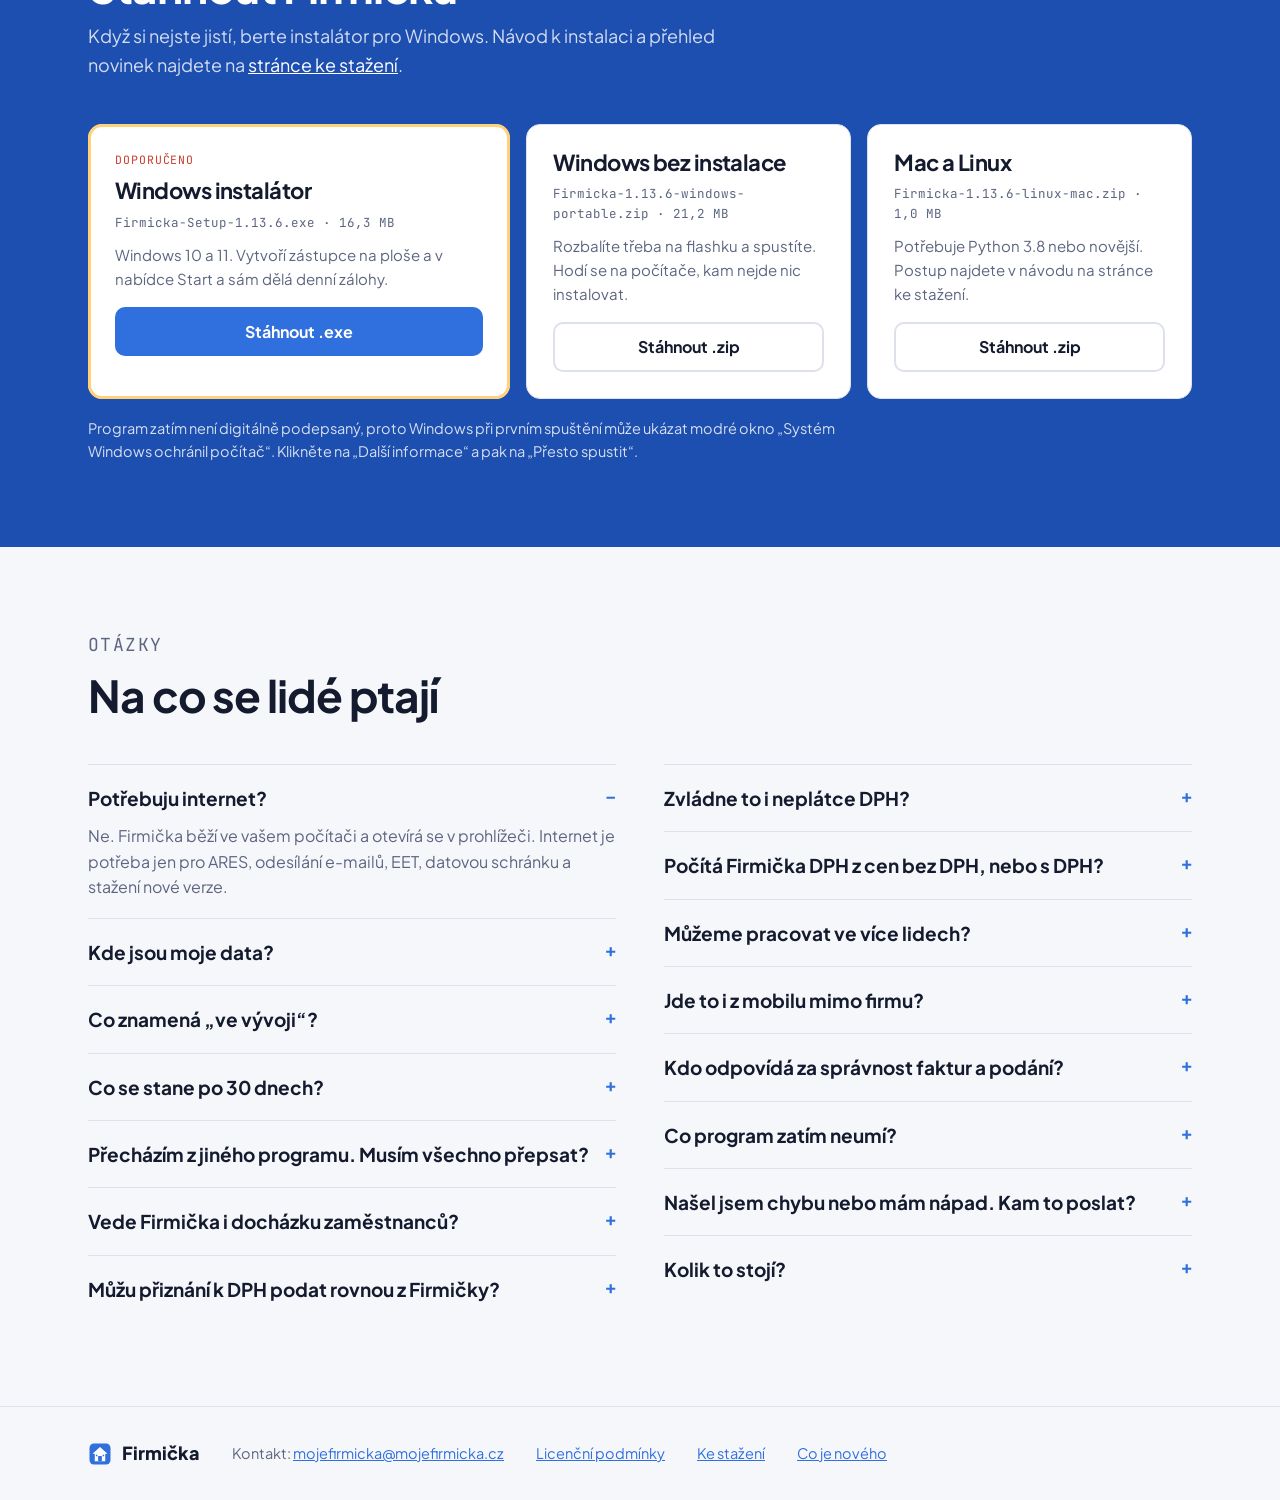
==== commit 9ccee82b: "Add files via upload" ====
--- a/index.html
+++ b/index.html
@@ -243,13 +243,13 @@
       <div class="file main">
         <span class="rec">Doporučeno</span>
         <h3>Windows instalátor</h3>
-        <span class="meta">Firmicka-Setup-1.13.6.exe · 12,9 MB</span>
+        <span class="meta">Firmicka-Setup-1.13.6.exe · 16,3 MB</span>
         <p>Windows 10 a 11. Vytvoří zástupce na ploše a v nabídce Start a sám dělá denní zálohy.</p>
         <a class="btn primary" href="soubory/Firmicka-Setup-1.13.6.exe" download>Stáhnout .exe</a>
       </div>
       <div class="file">
         <h3>Windows bez instalace</h3>
-        <span class="meta">Firmicka-1.13.6-windows-portable.zip · 16,0 MB</span>
+        <span class="meta">Firmicka-1.13.6-windows-portable.zip · 21,2 MB</span>
         <p>Rozbalíte třeba na flashku a spustíte. Hodí se na počítače, kam nejde nic instalovat.</p>
         <a class="btn ghost" href="soubory/Firmicka-1.13.6-windows-portable.zip" download>Stáhnout .zip</a>
       </div>
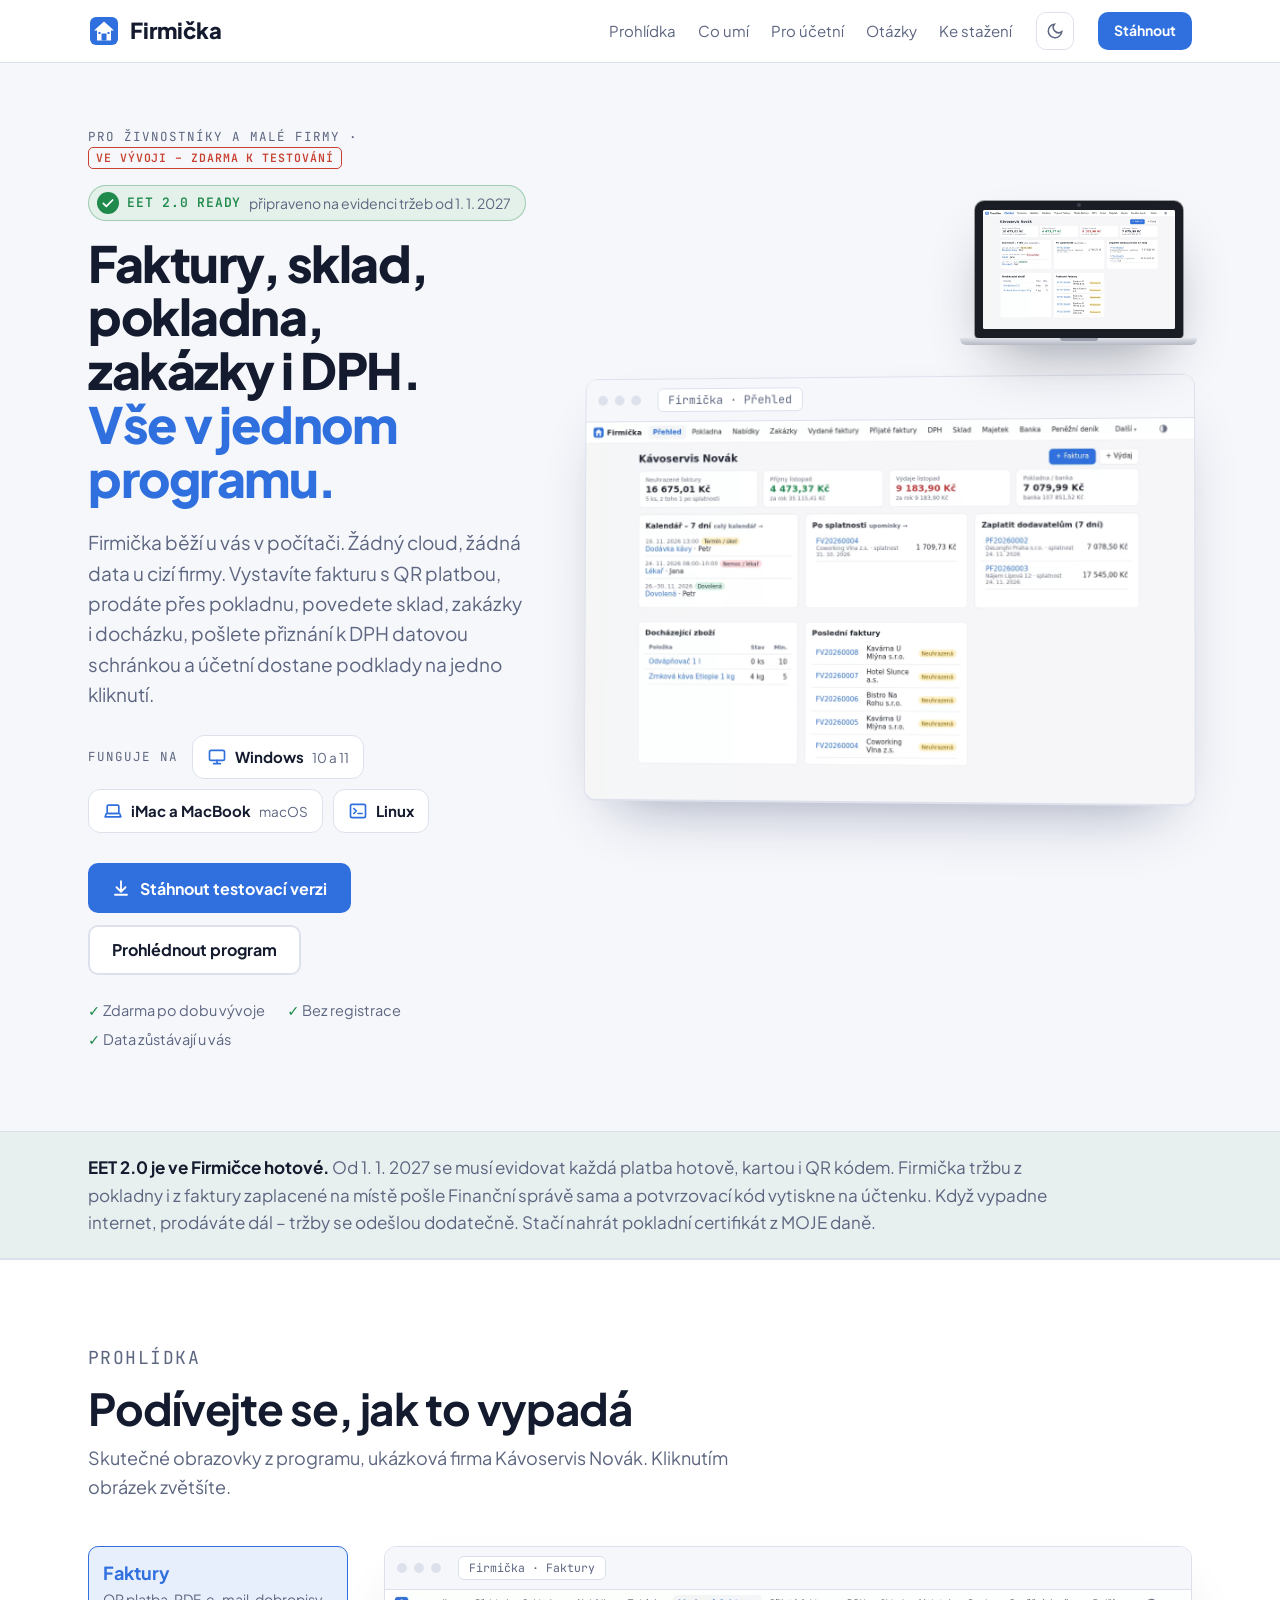
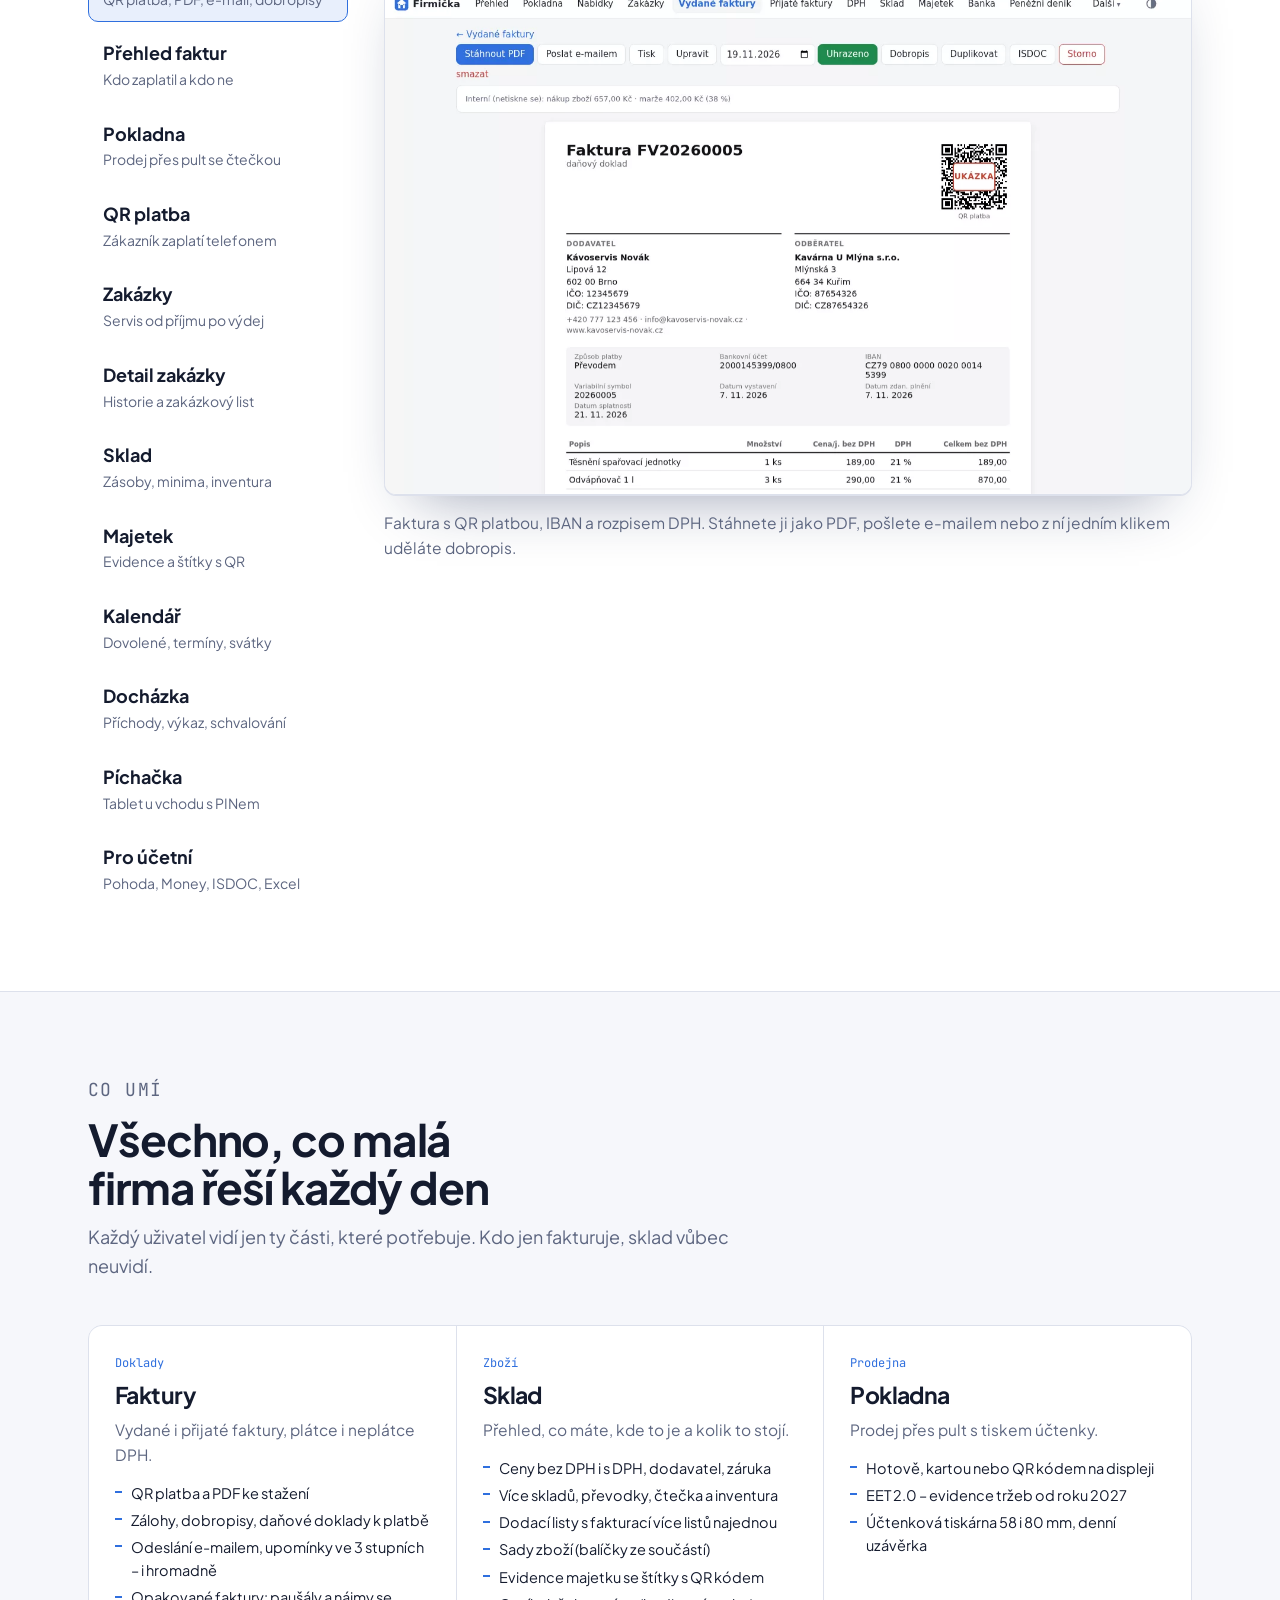
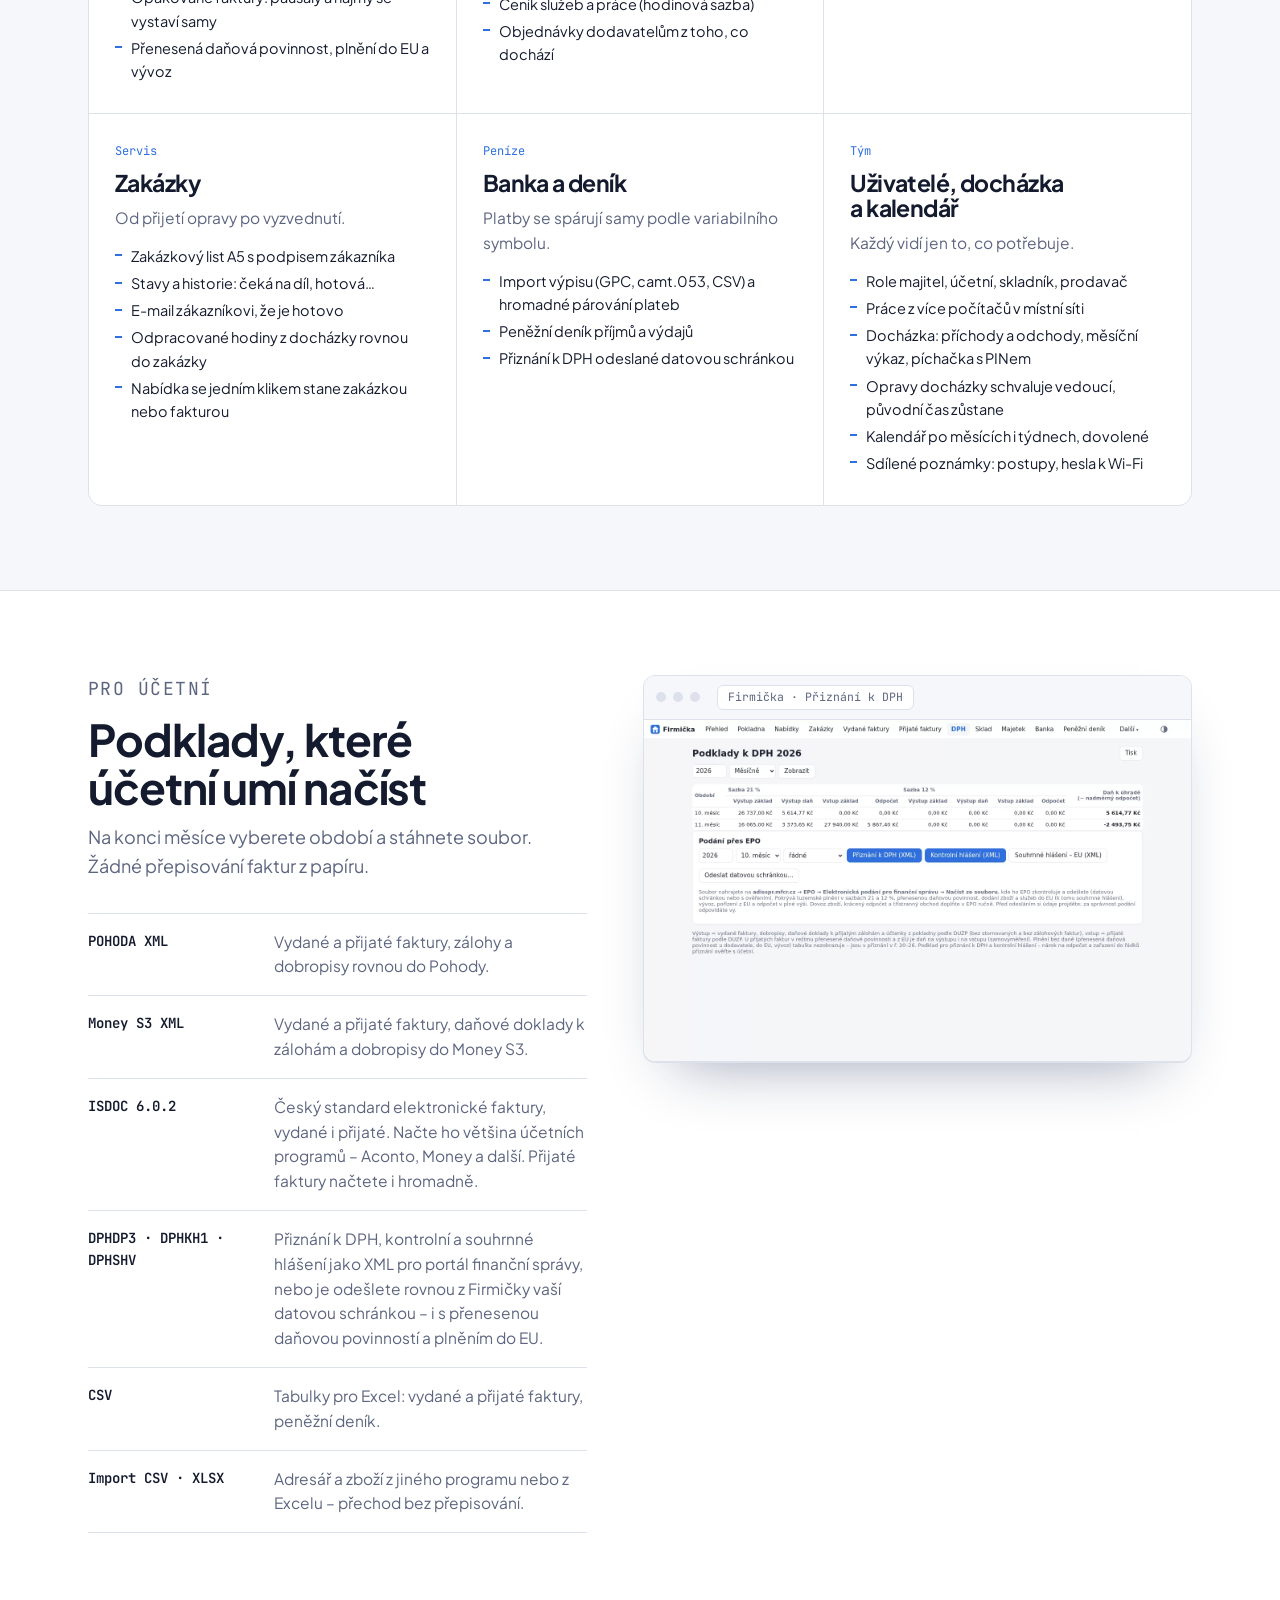
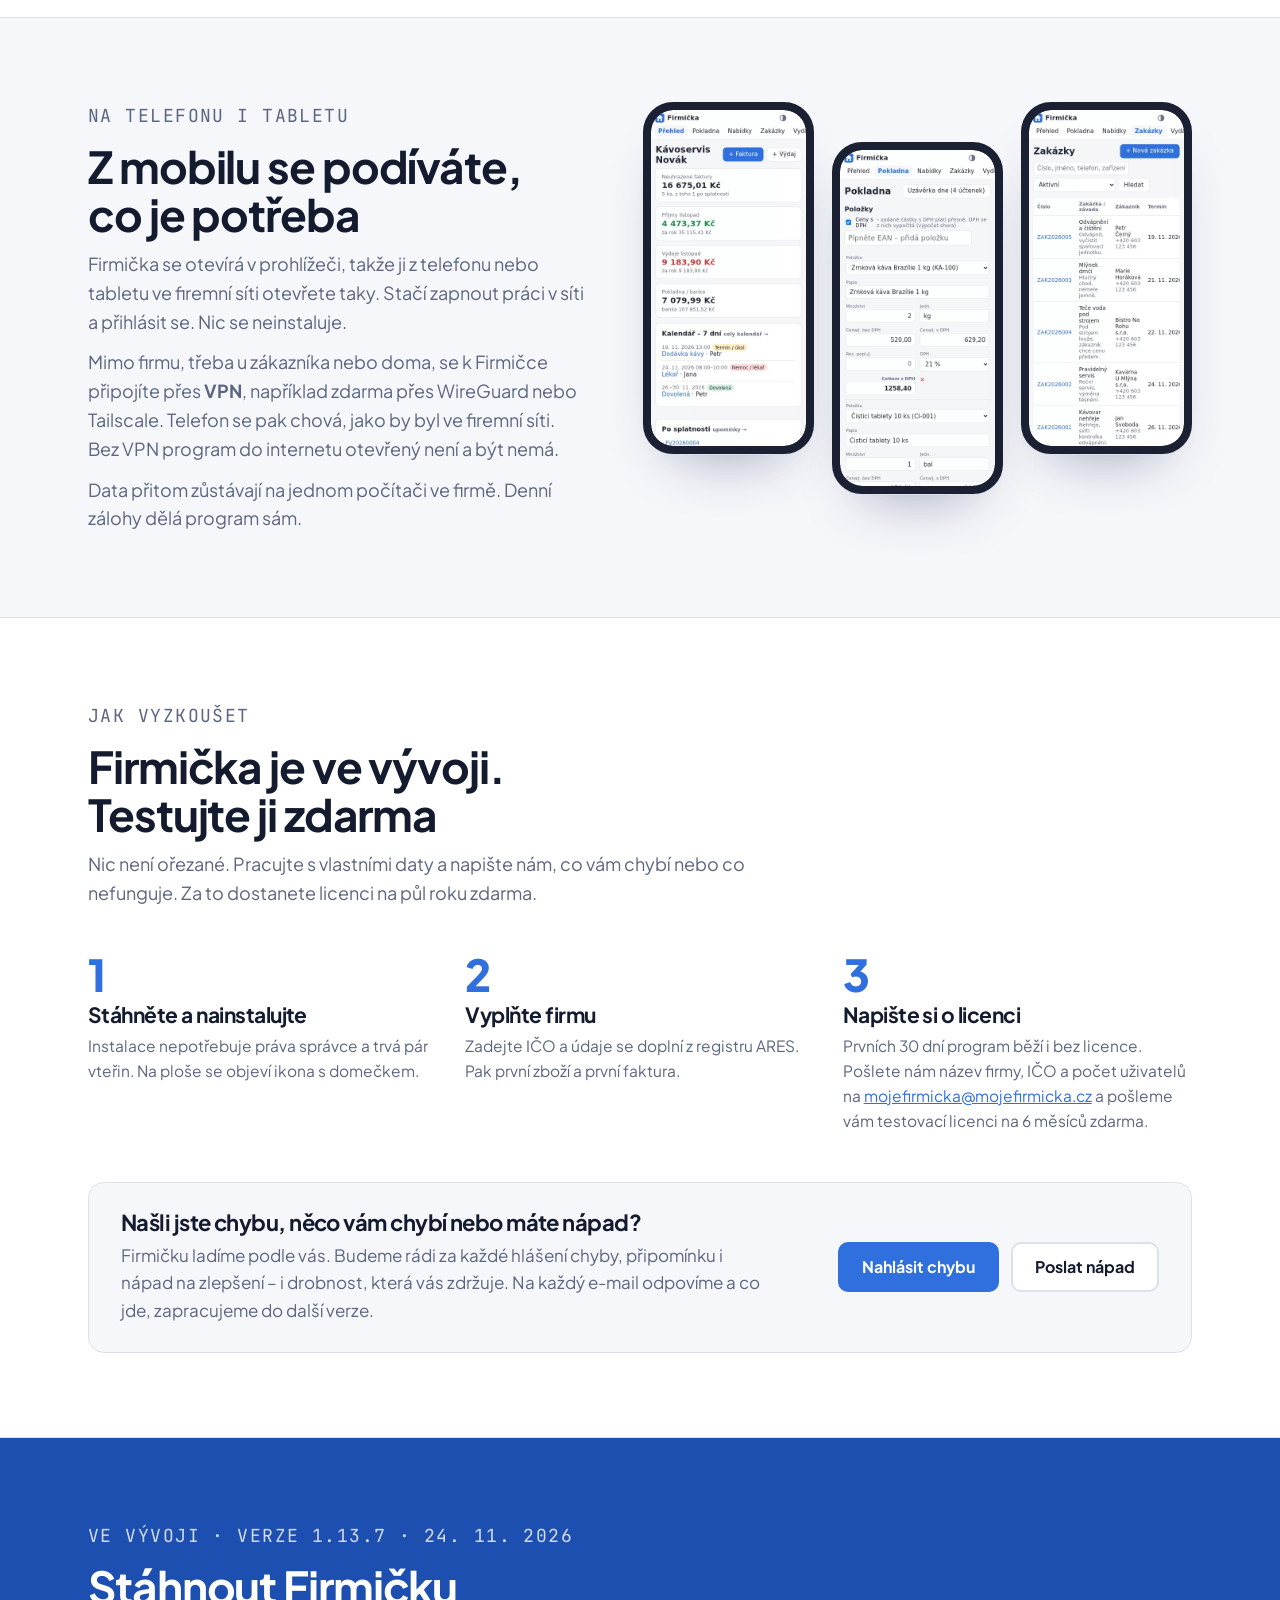
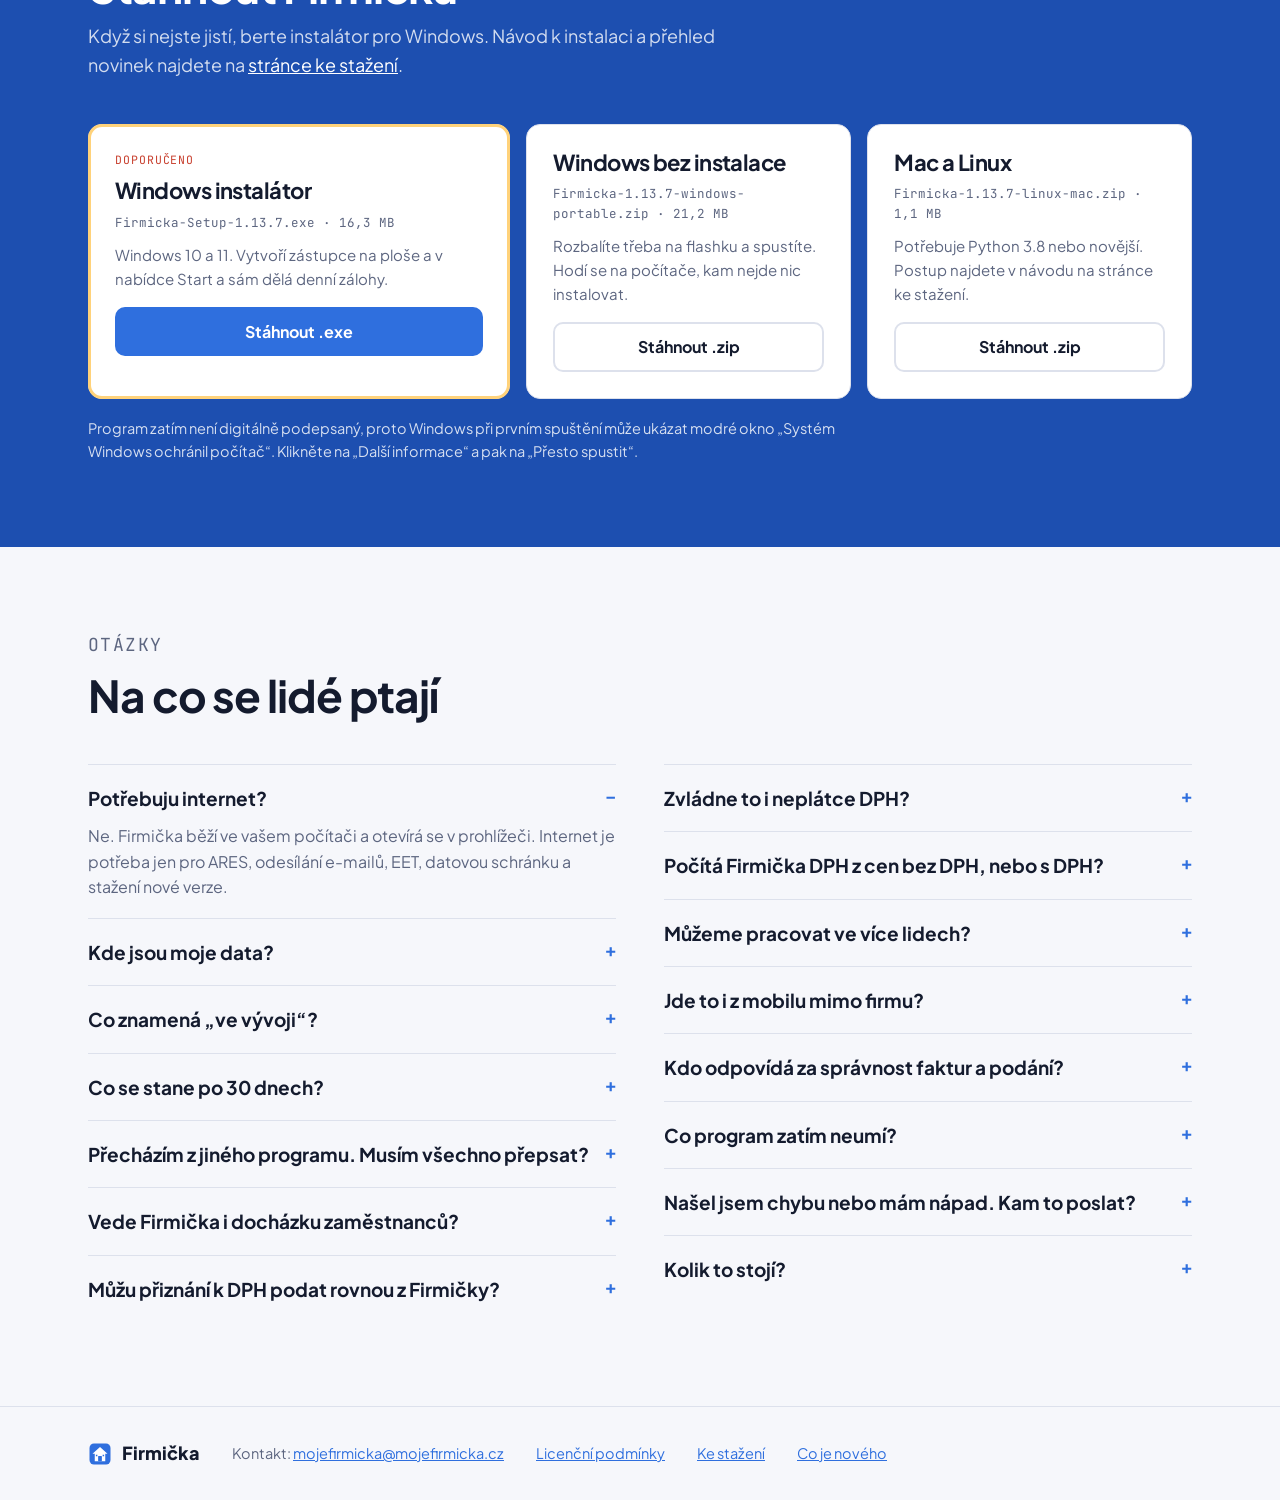
==== commit 6bf5470a: "Add files via upload" ====
--- a/index.html
+++ b/index.html
@@ -235,7 +235,7 @@
 <section class="sec dl" id="stahnout">
   <div class="wrap">
     <div class="sec-head">
-      <p class="eyebrow">Ve vývoji · verze 1.13.6 · 22. 11. 2026</p>
+      <p class="eyebrow">Ve vývoji · verze 1.13.7 · 24. 11. 2026</p>
       <h2>Stáhnout Firmičku</h2>
       <p>Když si nejste jistí, berte instalátor pro Windows. Návod k instalaci a přehled novinek najdete na <a href="stahnout.html" style="color:#fff">stránce ke stažení</a>.</p>
     </div>
@@ -243,21 +243,21 @@
       <div class="file main">
         <span class="rec">Doporučeno</span>
         <h3>Windows instalátor</h3>
-        <span class="meta">Firmicka-Setup-1.13.6.exe · 16,3 MB</span>
+        <span class="meta">Firmicka-Setup-1.13.7.exe · 16,3 MB</span>
         <p>Windows 10 a 11. Vytvoří zástupce na ploše a v nabídce Start a sám dělá denní zálohy.</p>
-        <a class="btn primary" href="soubory/Firmicka-Setup-1.13.6.exe" download>Stáhnout .exe</a>
+        <a class="btn primary" href="soubory/Firmicka-Setup-1.13.7.exe" download>Stáhnout .exe</a>
       </div>
       <div class="file">
         <h3>Windows bez instalace</h3>
-        <span class="meta">Firmicka-1.13.6-windows-portable.zip · 21,2 MB</span>
+        <span class="meta">Firmicka-1.13.7-windows-portable.zip · 21,2 MB</span>
         <p>Rozbalíte třeba na flashku a spustíte. Hodí se na počítače, kam nejde nic instalovat.</p>
-        <a class="btn ghost" href="soubory/Firmicka-1.13.6-windows-portable.zip" download>Stáhnout .zip</a>
+        <a class="btn ghost" href="soubory/Firmicka-1.13.7-windows-portable.zip" download>Stáhnout .zip</a>
       </div>
       <div class="file">
         <h3>Mac a Linux</h3>
-        <span class="meta">Firmicka-1.13.6-linux-mac.zip · 1,0 MB</span>
+        <span class="meta">Firmicka-1.13.7-linux-mac.zip · 1,1 MB</span>
         <p>Potřebuje Python 3.8 nebo novější. Postup najdete v návodu na stránce ke stažení.</p>
-        <a class="btn ghost" href="soubory/Firmicka-1.13.6-linux-mac.zip" download>Stáhnout .zip</a>
+        <a class="btn ghost" href="soubory/Firmicka-1.13.7-linux-mac.zip" download>Stáhnout .zip</a>
       </div>
     </div>
     <p class="note">Program zatím není digitálně podepsaný, proto Windows při prvním spuštění může ukázat modré okno „Systém Windows ochránil počítač“. Klikněte na „Další informace“ a pak na „Přesto spustit“.</p>
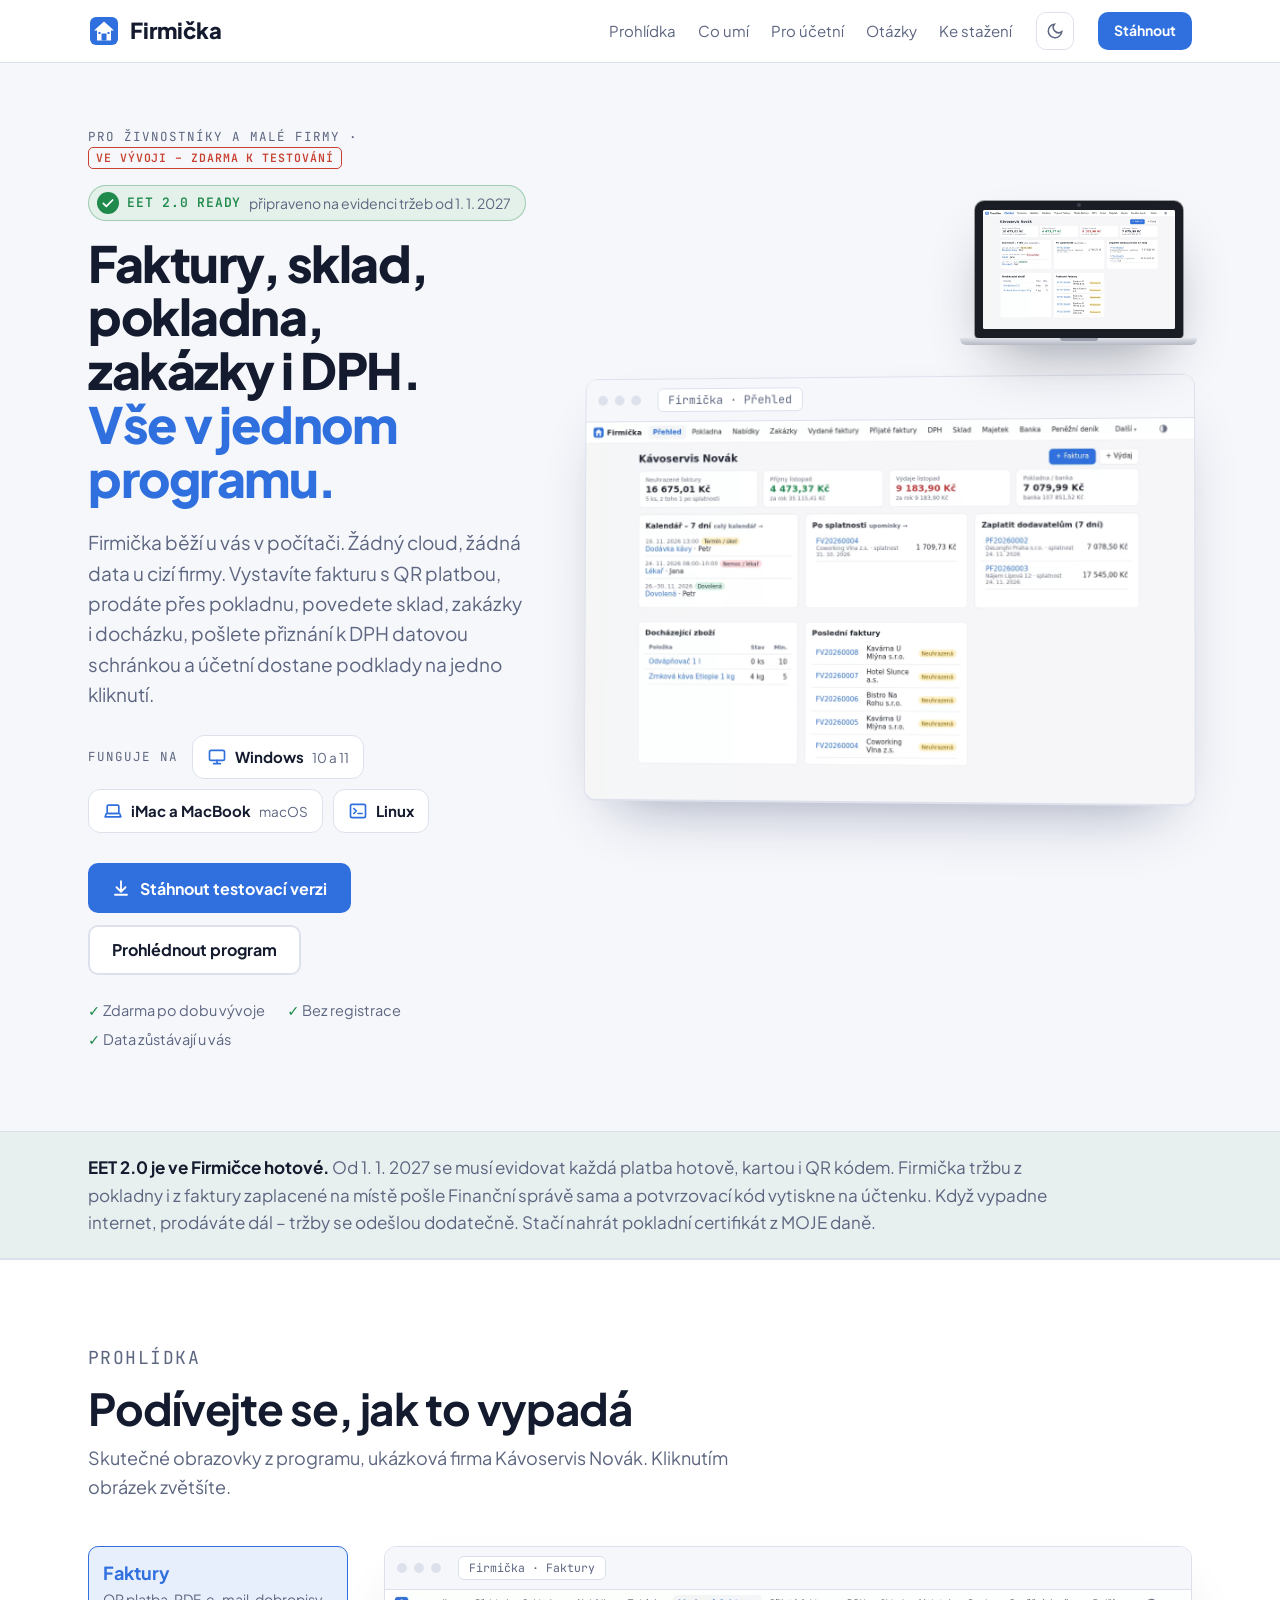
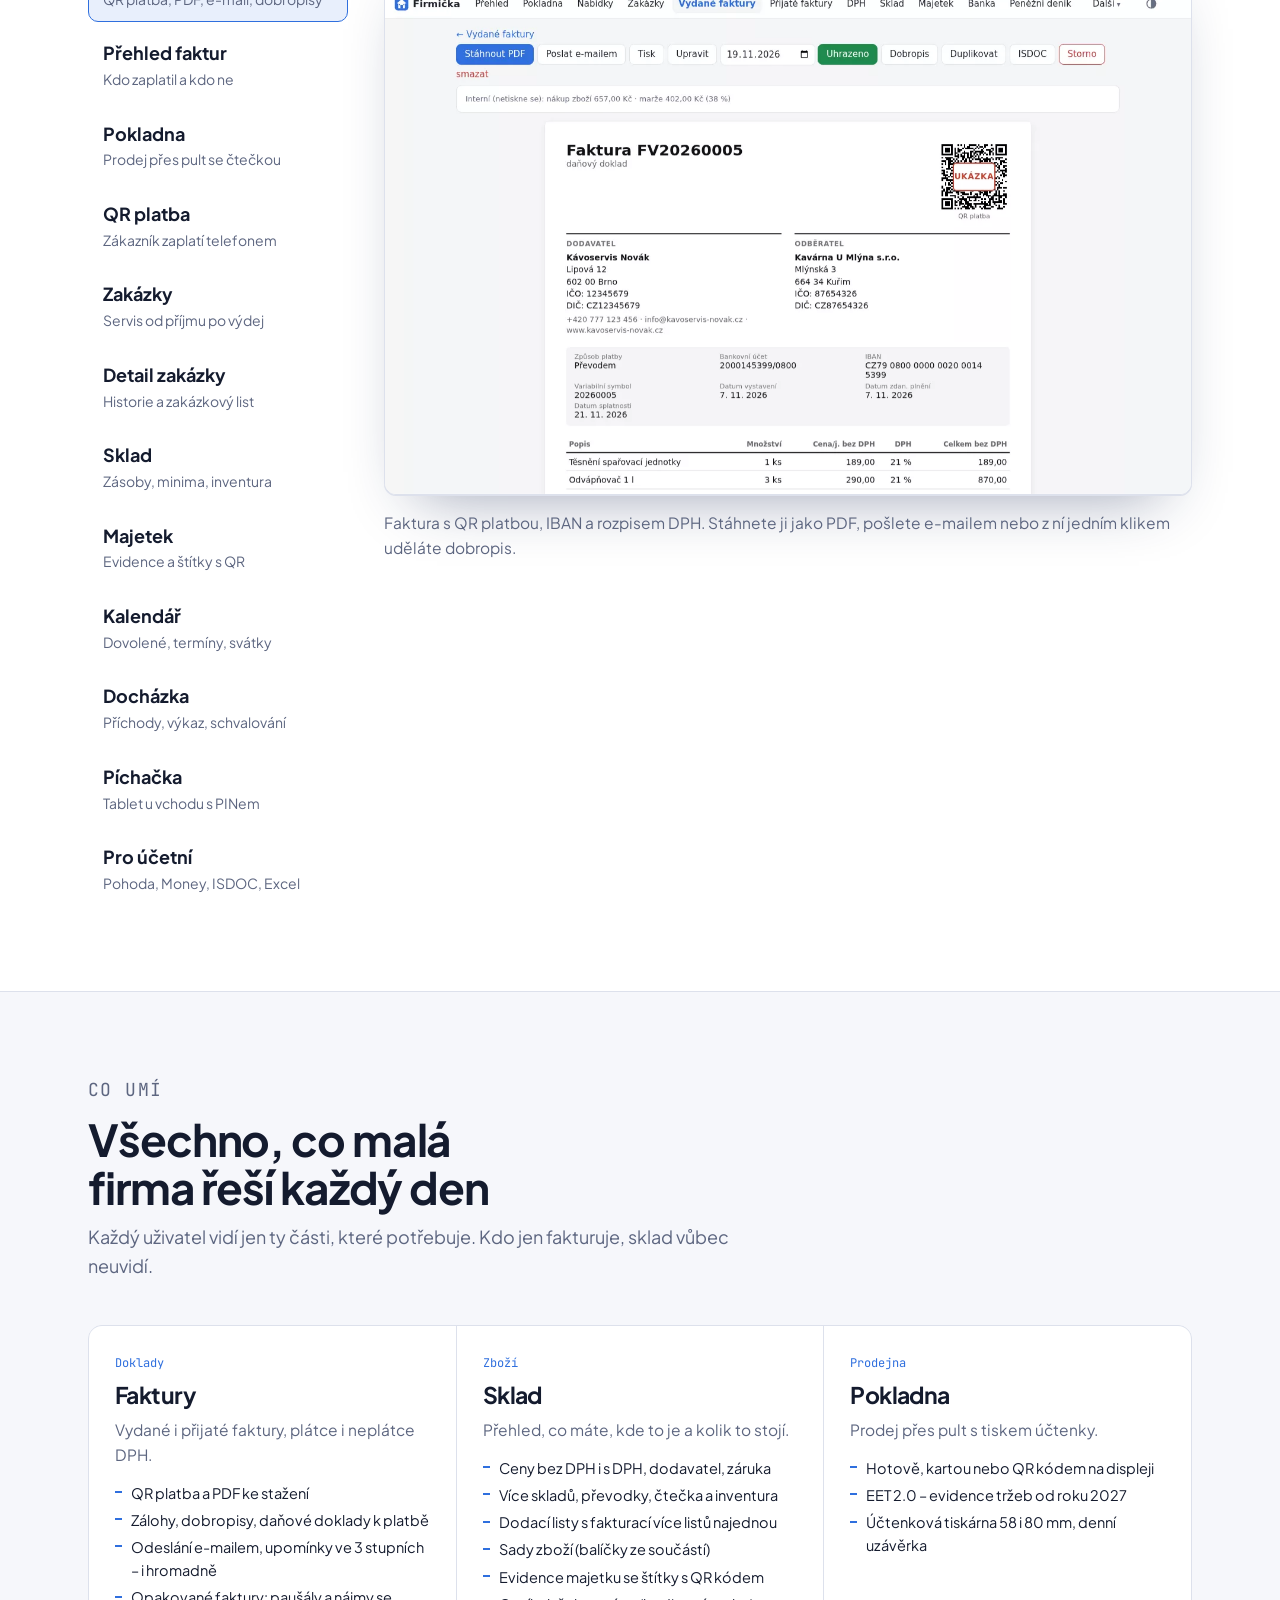
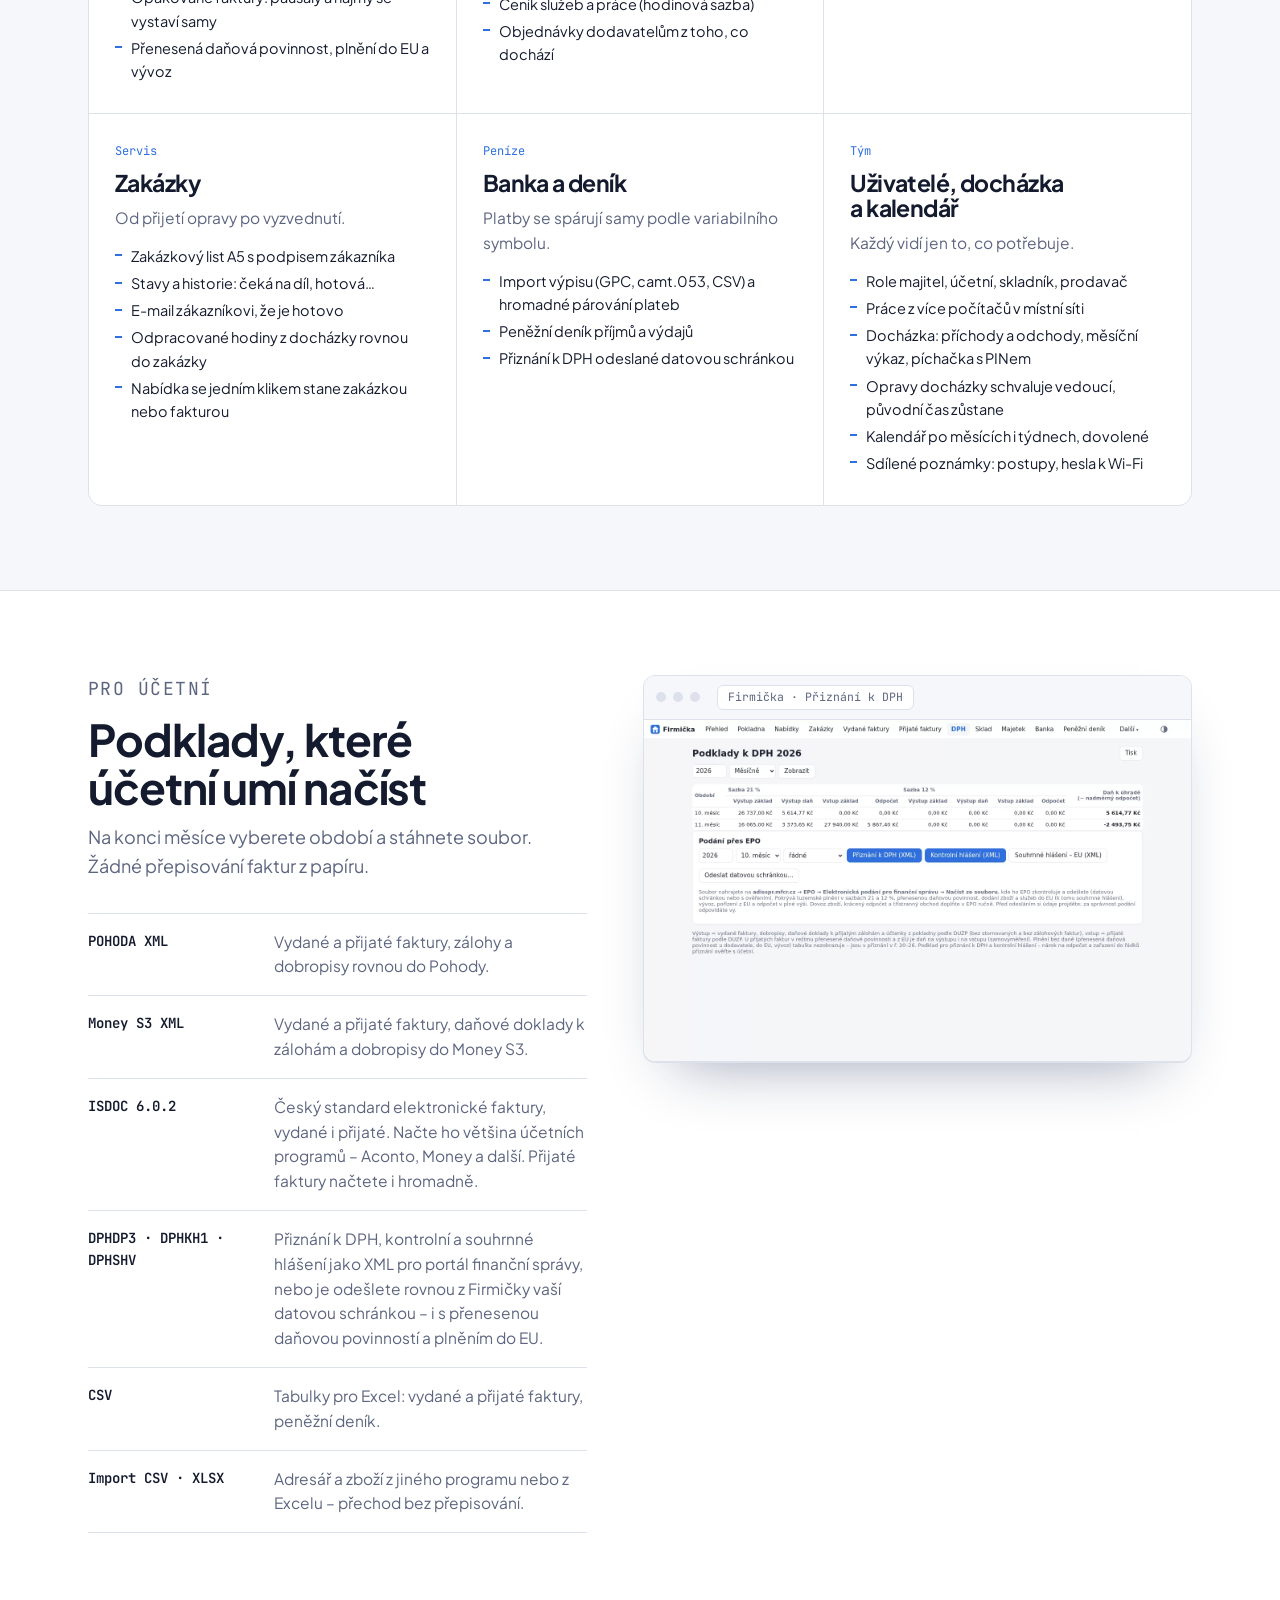
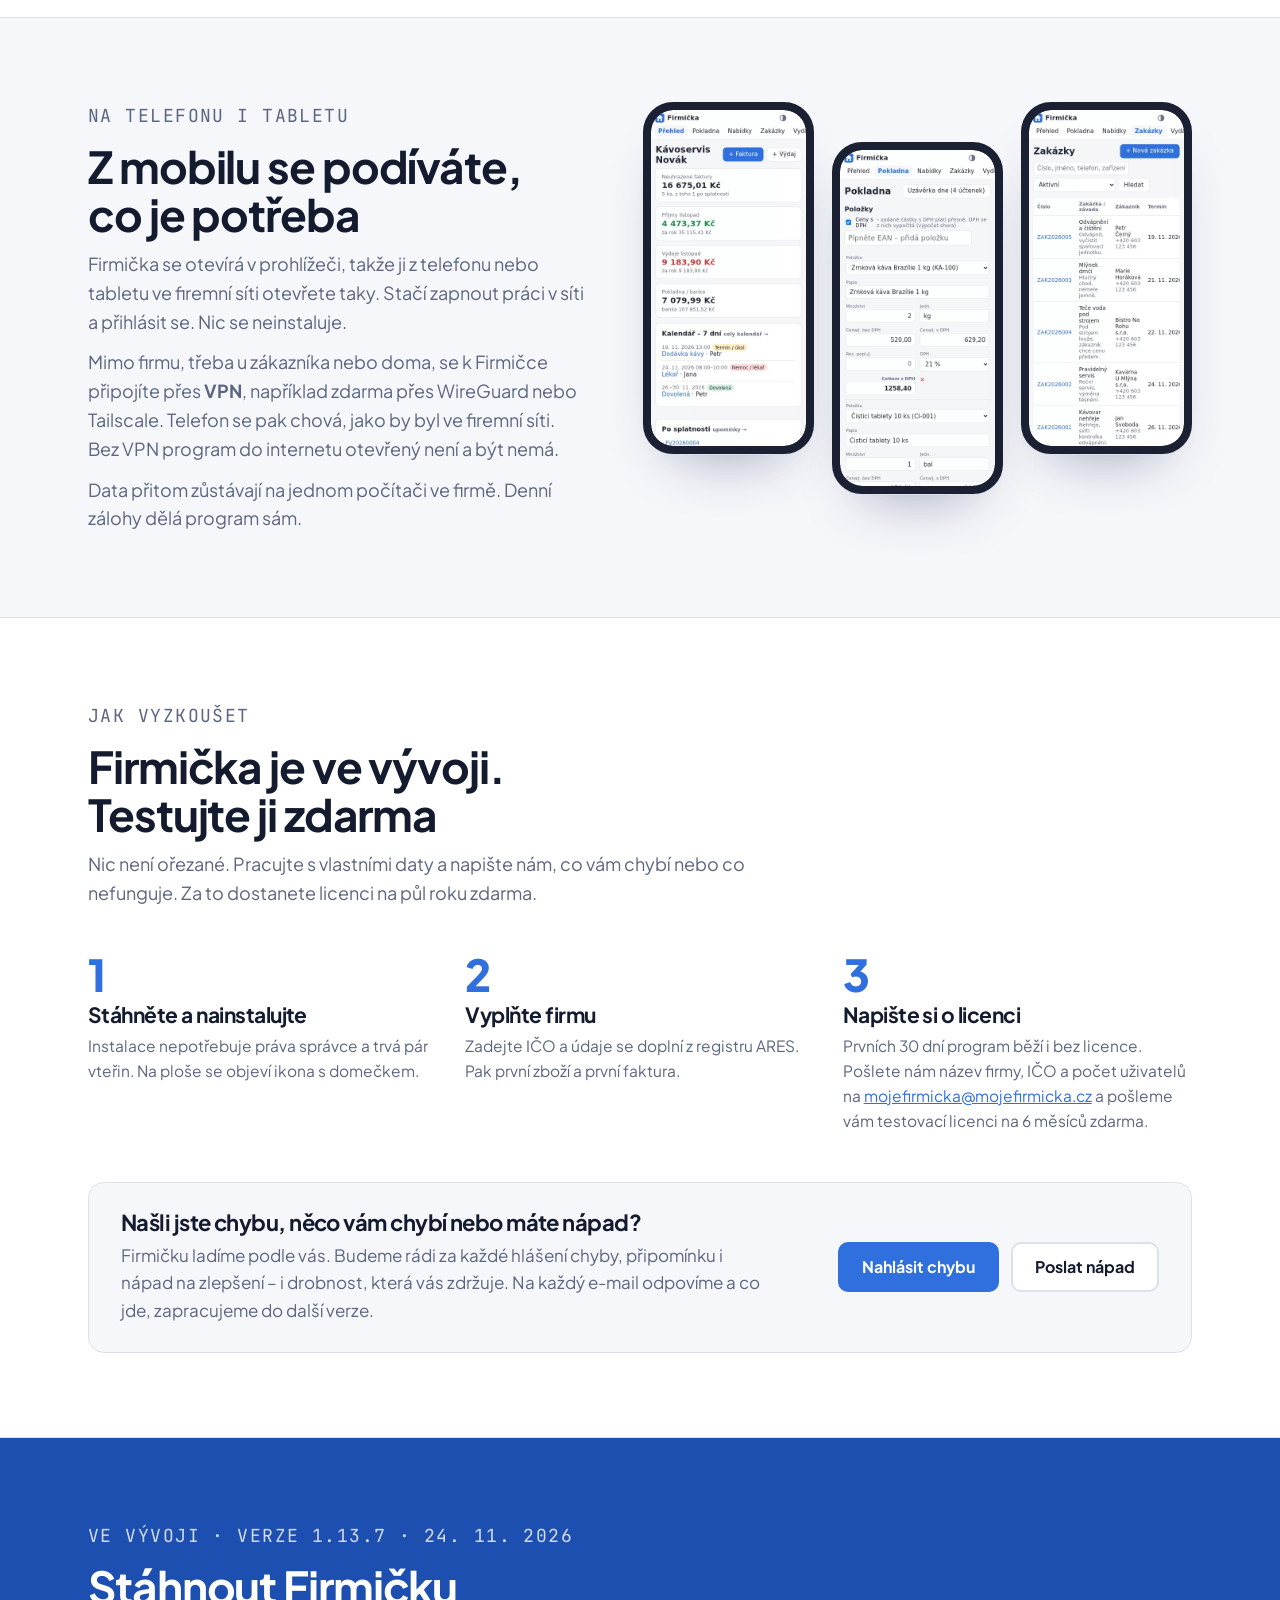
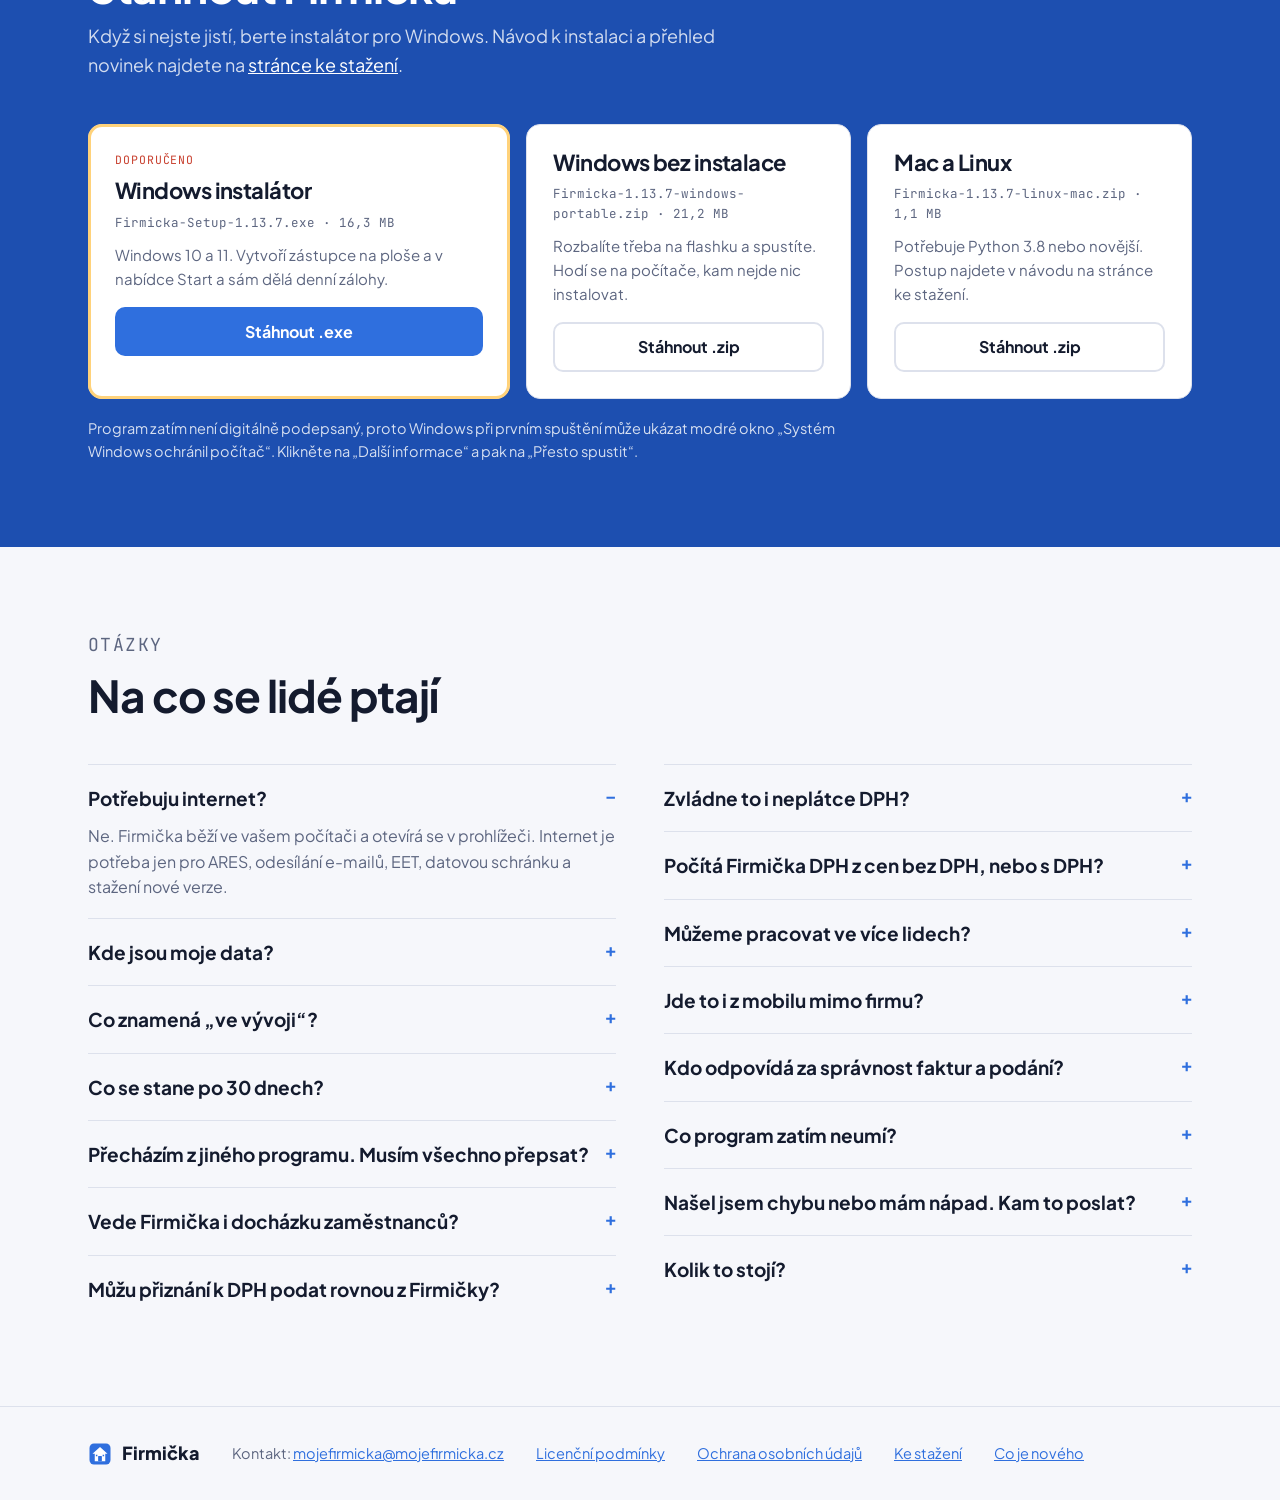
==== commit 50698eeb: "Add files via upload" ====
--- a/index.html
+++ b/index.html
@@ -300,6 +300,7 @@
     <a class="brand" href="./"><img src="icon.svg" alt="">Firmička</a>
     <span>Kontakt: <a href="mailto:mojefirmicka@mojefirmicka.cz">mojefirmicka@mojefirmicka.cz</a></span>
     <a href="podminky.html">Licenční podmínky</a>
+    <a href="soukromi.html">Ochrana osobních údajů</a>
     <a href="stahnout.html">Ke stažení</a>
     <a href="stahnout.html#novinky">Co je nového</a>
   </div>
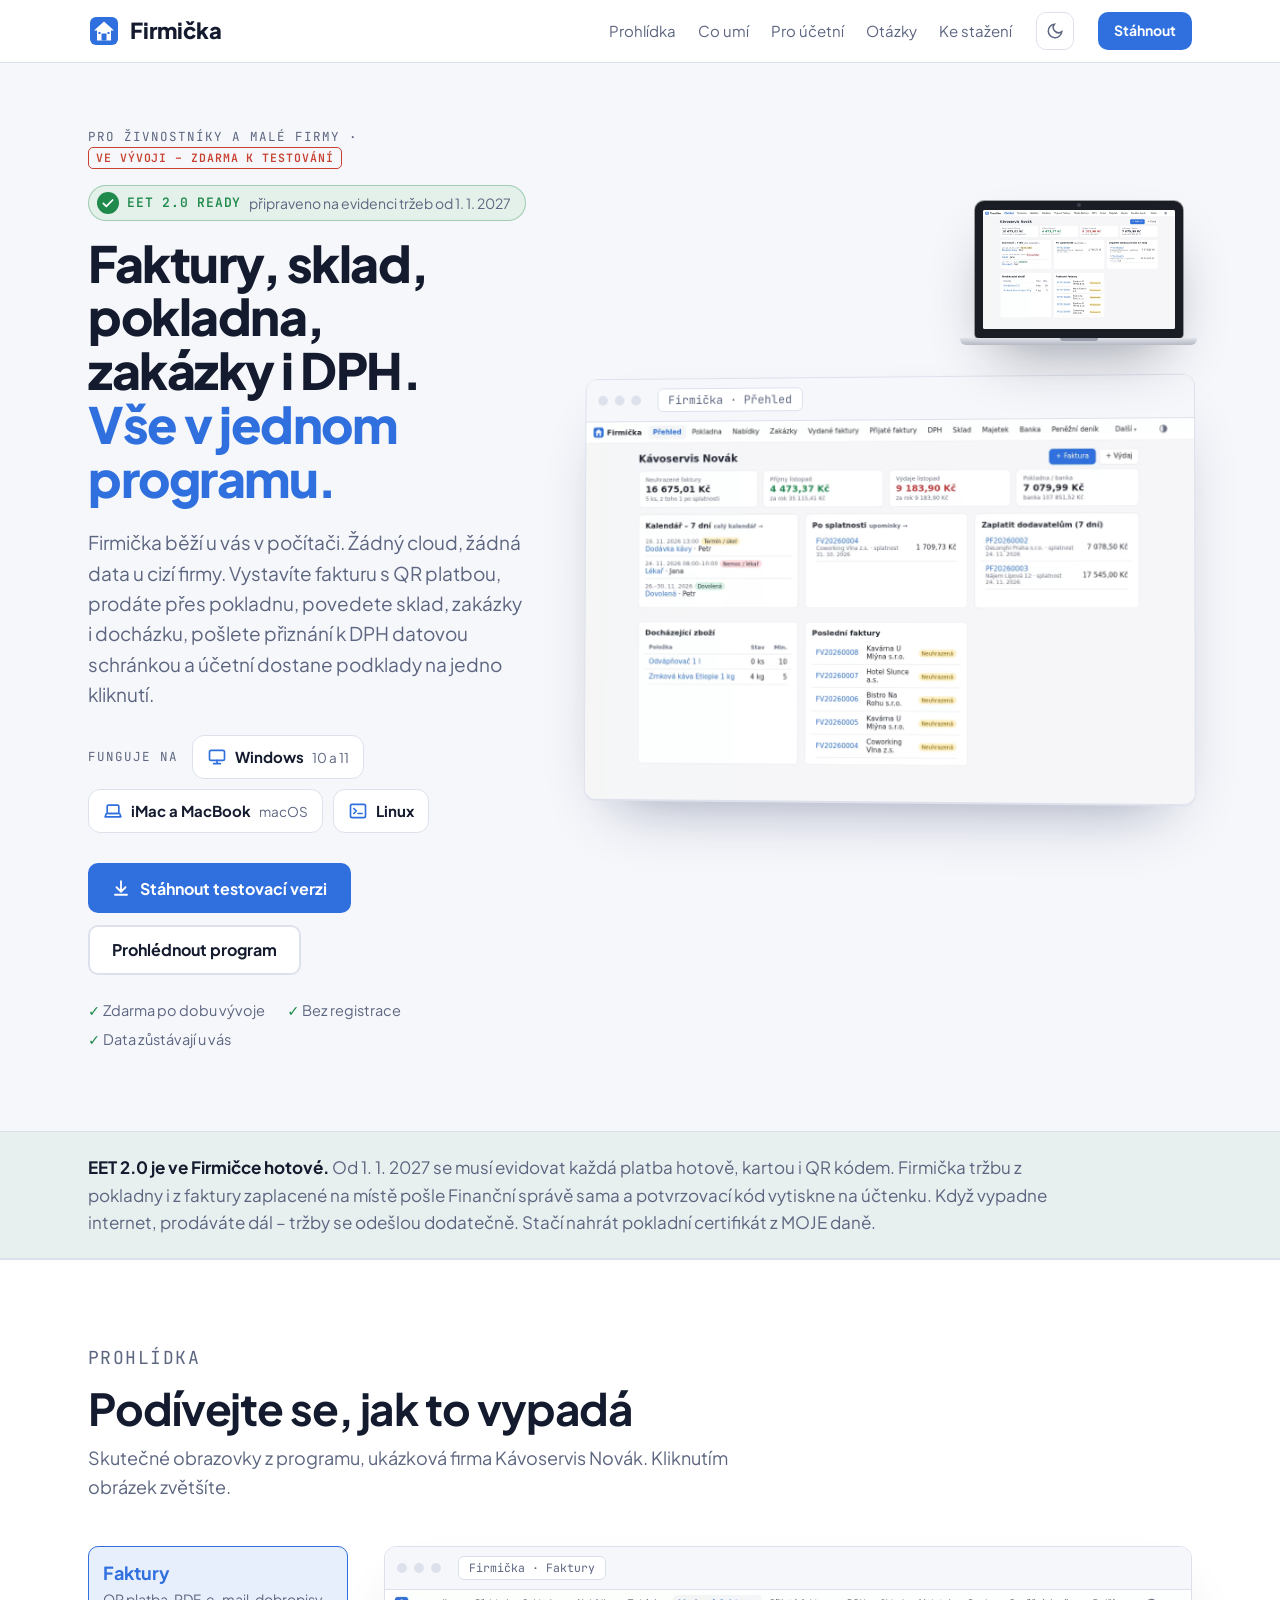
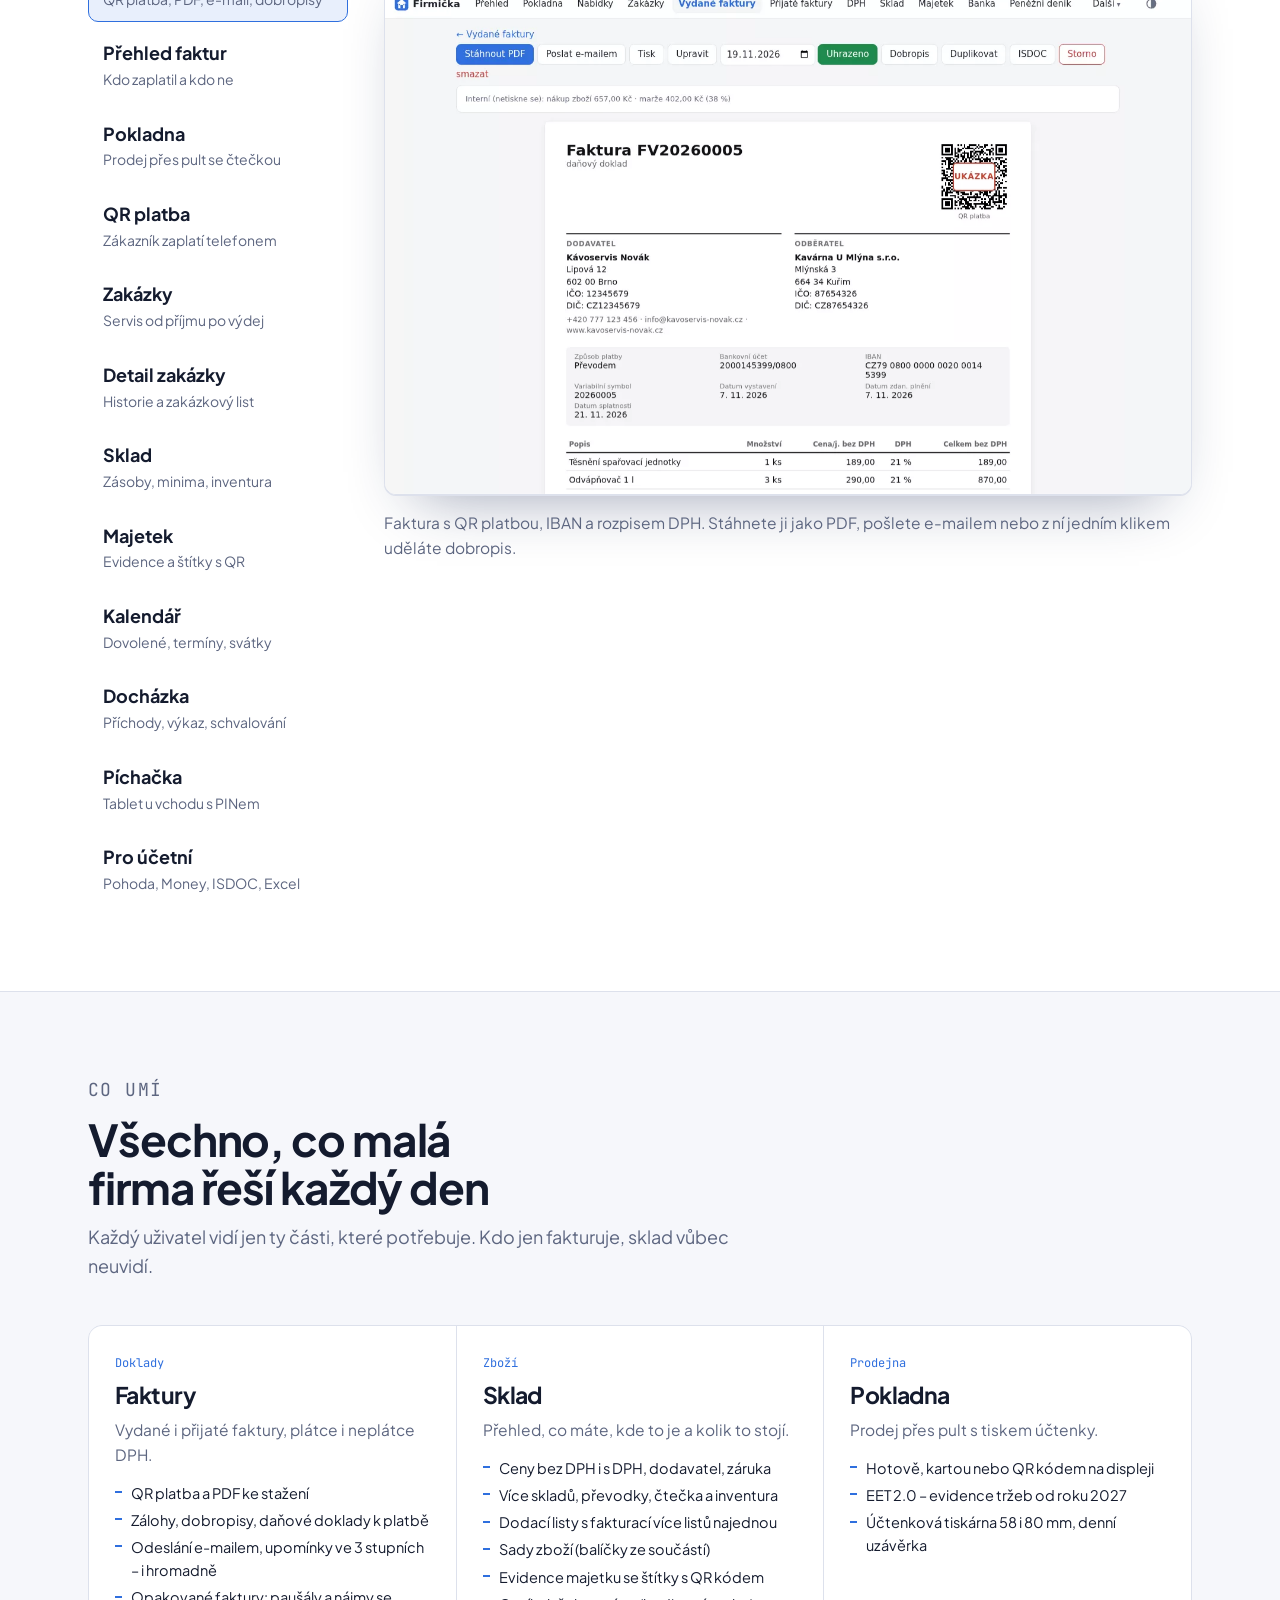
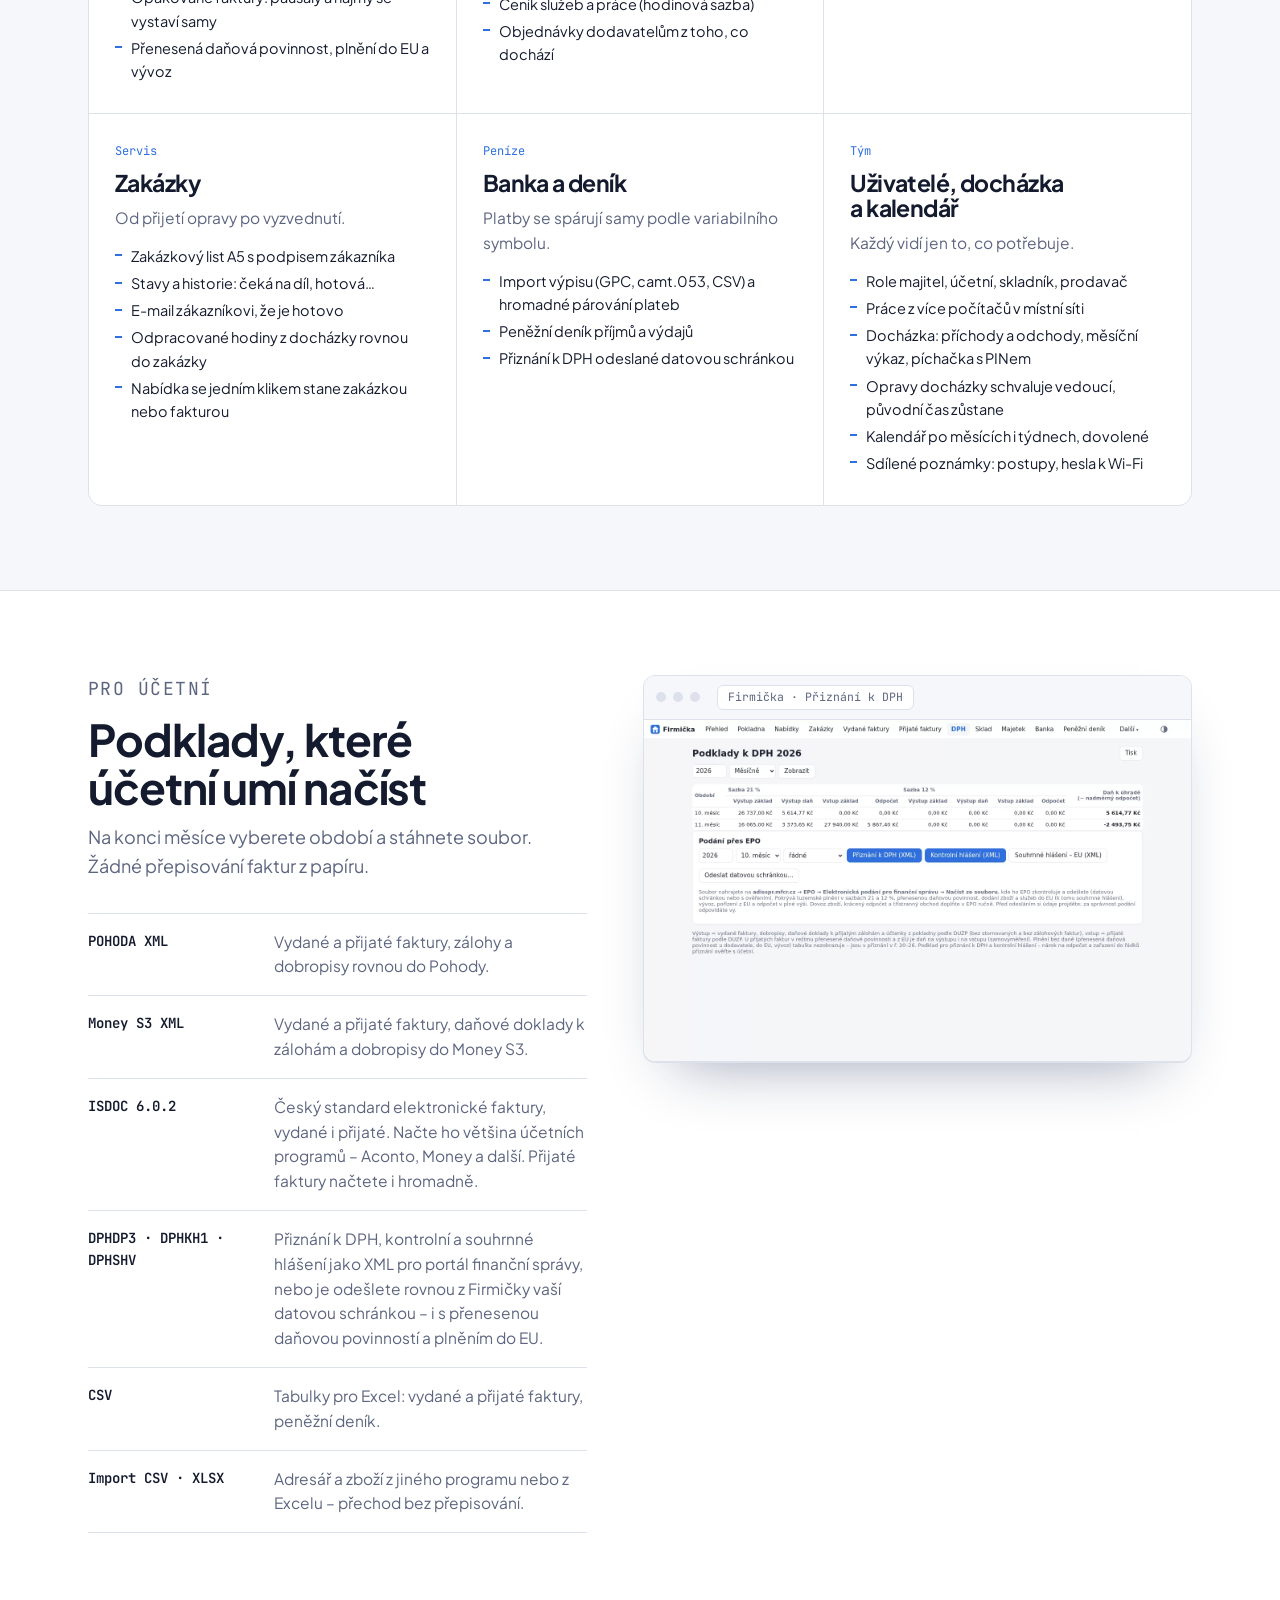
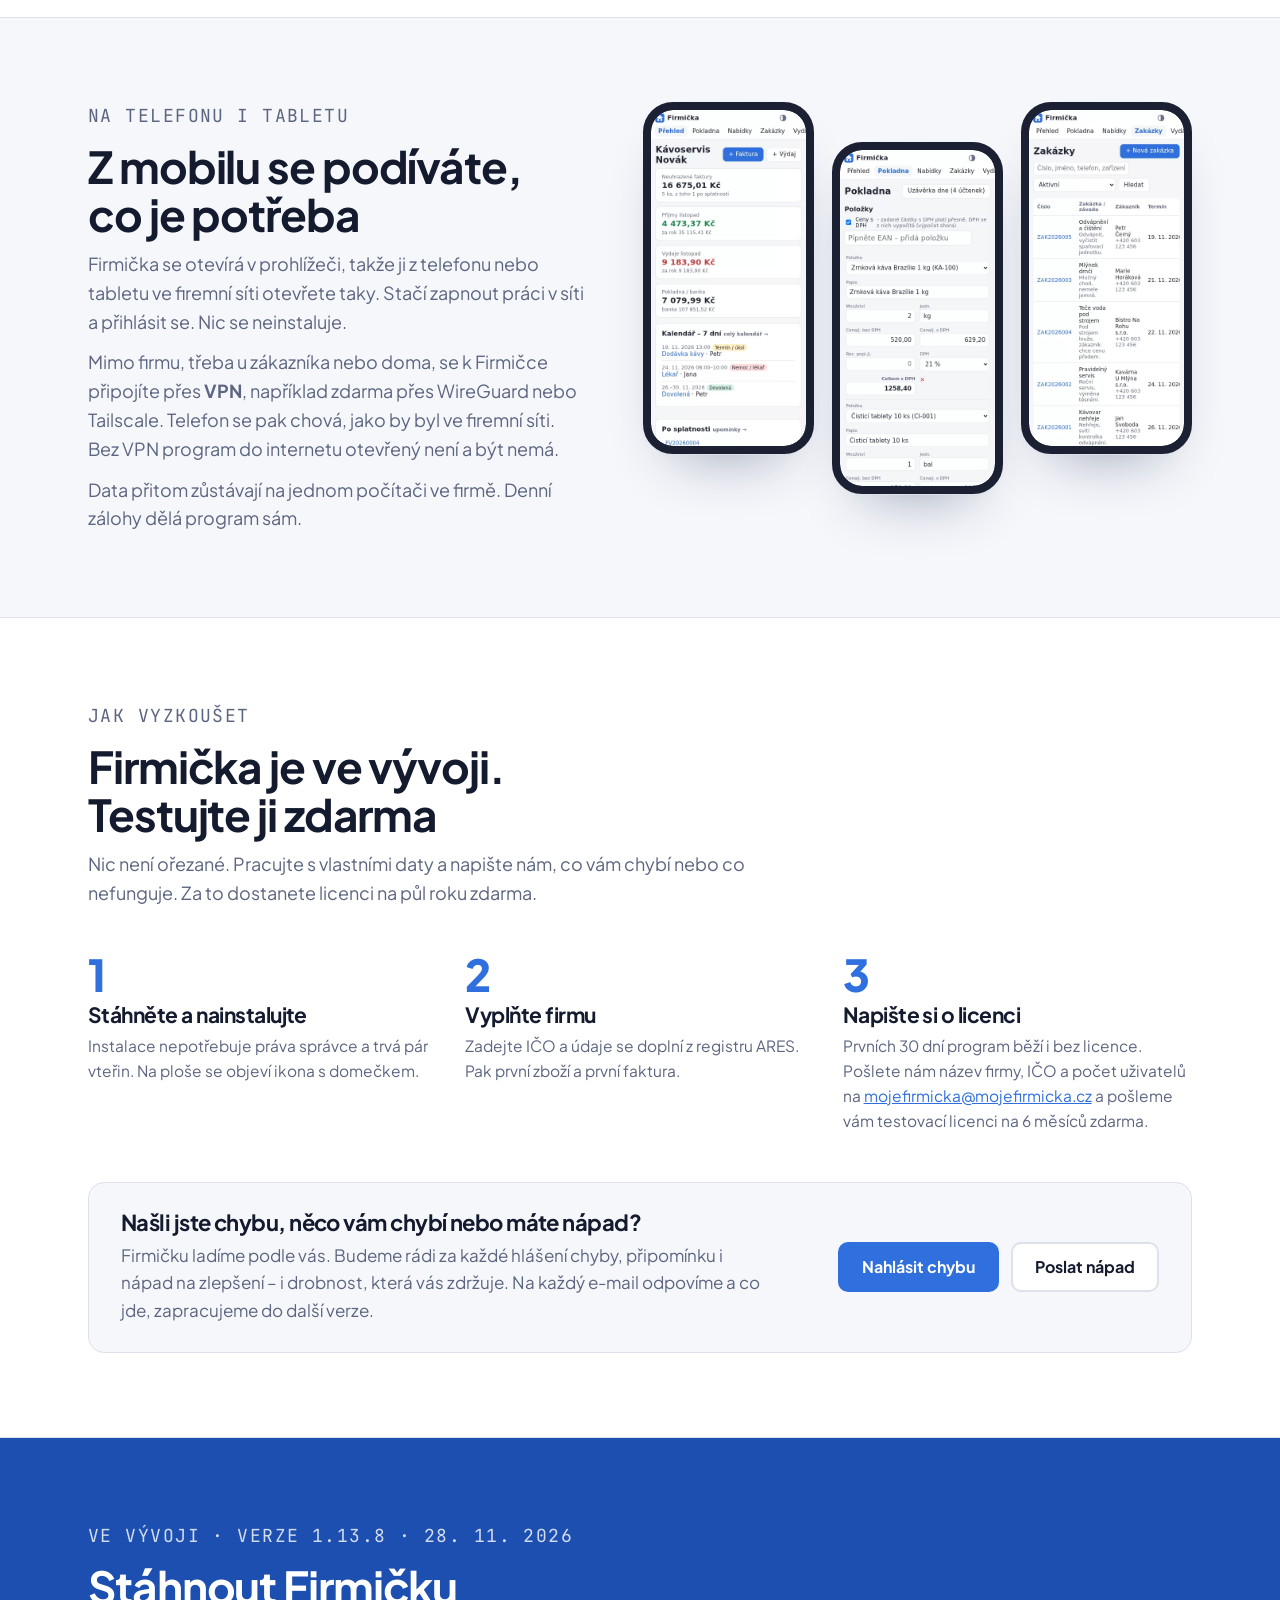
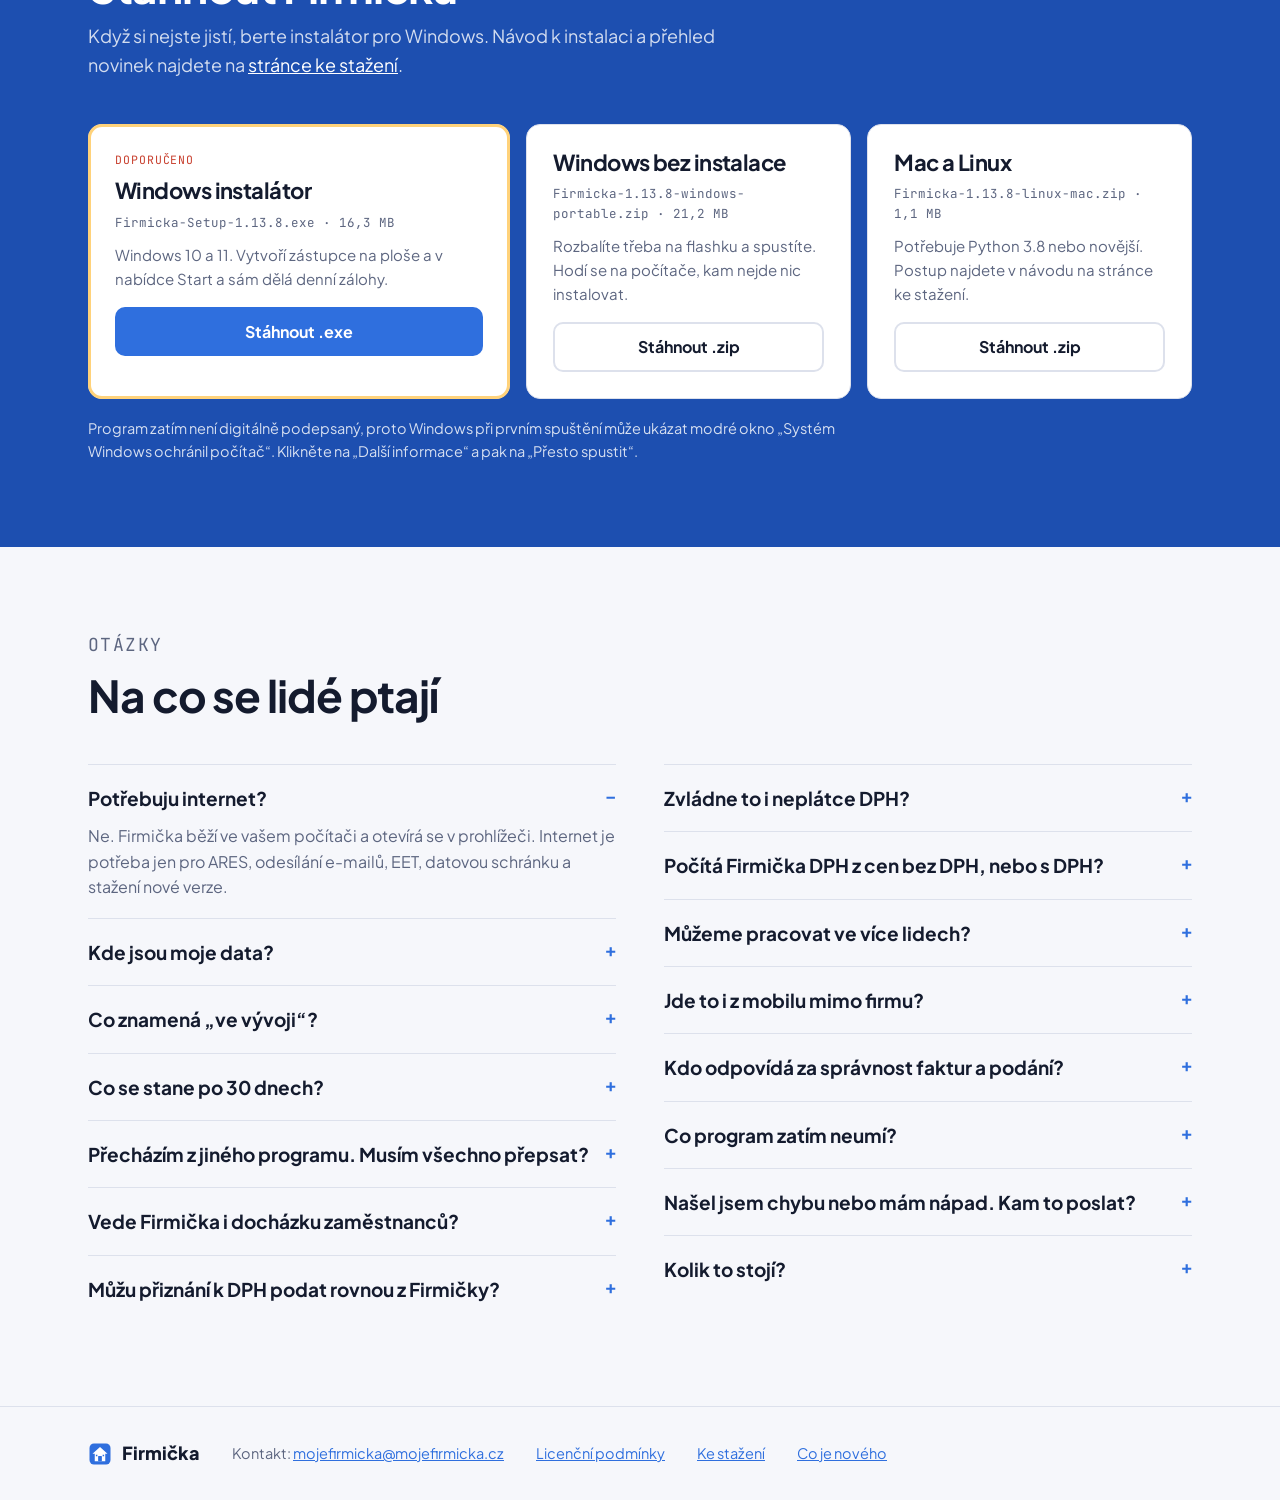
==== commit d2af2ada: "Add files via upload" ====
--- a/index.html
+++ b/index.html
@@ -235,7 +235,7 @@
 <section class="sec dl" id="stahnout">
   <div class="wrap">
     <div class="sec-head">
-      <p class="eyebrow">Ve vývoji · verze 1.13.7 · 24. 11. 2026</p>
+      <p class="eyebrow">Ve vývoji · verze 1.13.8 · 28. 11. 2026</p>
       <h2>Stáhnout Firmičku</h2>
       <p>Když si nejste jistí, berte instalátor pro Windows. Návod k instalaci a přehled novinek najdete na <a href="stahnout.html" style="color:#fff">stránce ke stažení</a>.</p>
     </div>
@@ -243,21 +243,21 @@
       <div class="file main">
         <span class="rec">Doporučeno</span>
         <h3>Windows instalátor</h3>
-        <span class="meta">Firmicka-Setup-1.13.7.exe · 16,3 MB</span>
+        <span class="meta">Firmicka-Setup-1.13.8.exe · 16,3 MB</span>
         <p>Windows 10 a 11. Vytvoří zástupce na ploše a v nabídce Start a sám dělá denní zálohy.</p>
-        <a class="btn primary" href="soubory/Firmicka-Setup-1.13.7.exe" download>Stáhnout .exe</a>
+        <a class="btn primary" href="soubory/Firmicka-Setup-1.13.8.exe" download>Stáhnout .exe</a>
       </div>
       <div class="file">
         <h3>Windows bez instalace</h3>
-        <span class="meta">Firmicka-1.13.7-windows-portable.zip · 21,2 MB</span>
+        <span class="meta">Firmicka-1.13.8-windows-portable.zip · 21,2 MB</span>
         <p>Rozbalíte třeba na flashku a spustíte. Hodí se na počítače, kam nejde nic instalovat.</p>
-        <a class="btn ghost" href="soubory/Firmicka-1.13.7-windows-portable.zip" download>Stáhnout .zip</a>
+        <a class="btn ghost" href="soubory/Firmicka-1.13.8-windows-portable.zip" download>Stáhnout .zip</a>
       </div>
       <div class="file">
         <h3>Mac a Linux</h3>
-        <span class="meta">Firmicka-1.13.7-linux-mac.zip · 1,1 MB</span>
+        <span class="meta">Firmicka-1.13.8-linux-mac.zip · 1,1 MB</span>
         <p>Potřebuje Python 3.8 nebo novější. Postup najdete v návodu na stránce ke stažení.</p>
-        <a class="btn ghost" href="soubory/Firmicka-1.13.7-linux-mac.zip" download>Stáhnout .zip</a>
+        <a class="btn ghost" href="soubory/Firmicka-1.13.8-linux-mac.zip" download>Stáhnout .zip</a>
       </div>
     </div>
     <p class="note">Program zatím není digitálně podepsaný, proto Windows při prvním spuštění může ukázat modré okno „Systém Windows ochránil počítač“. Klikněte na „Další informace“ a pak na „Přesto spustit“.</p>
@@ -300,7 +300,6 @@
     <a class="brand" href="./"><img src="icon.svg" alt="">Firmička</a>
     <span>Kontakt: <a href="mailto:mojefirmicka@mojefirmicka.cz">mojefirmicka@mojefirmicka.cz</a></span>
     <a href="podminky.html">Licenční podmínky</a>
-    <a href="soukromi.html">Ochrana osobních údajů</a>
     <a href="stahnout.html">Ke stažení</a>
     <a href="stahnout.html#novinky">Co je nového</a>
   </div>
